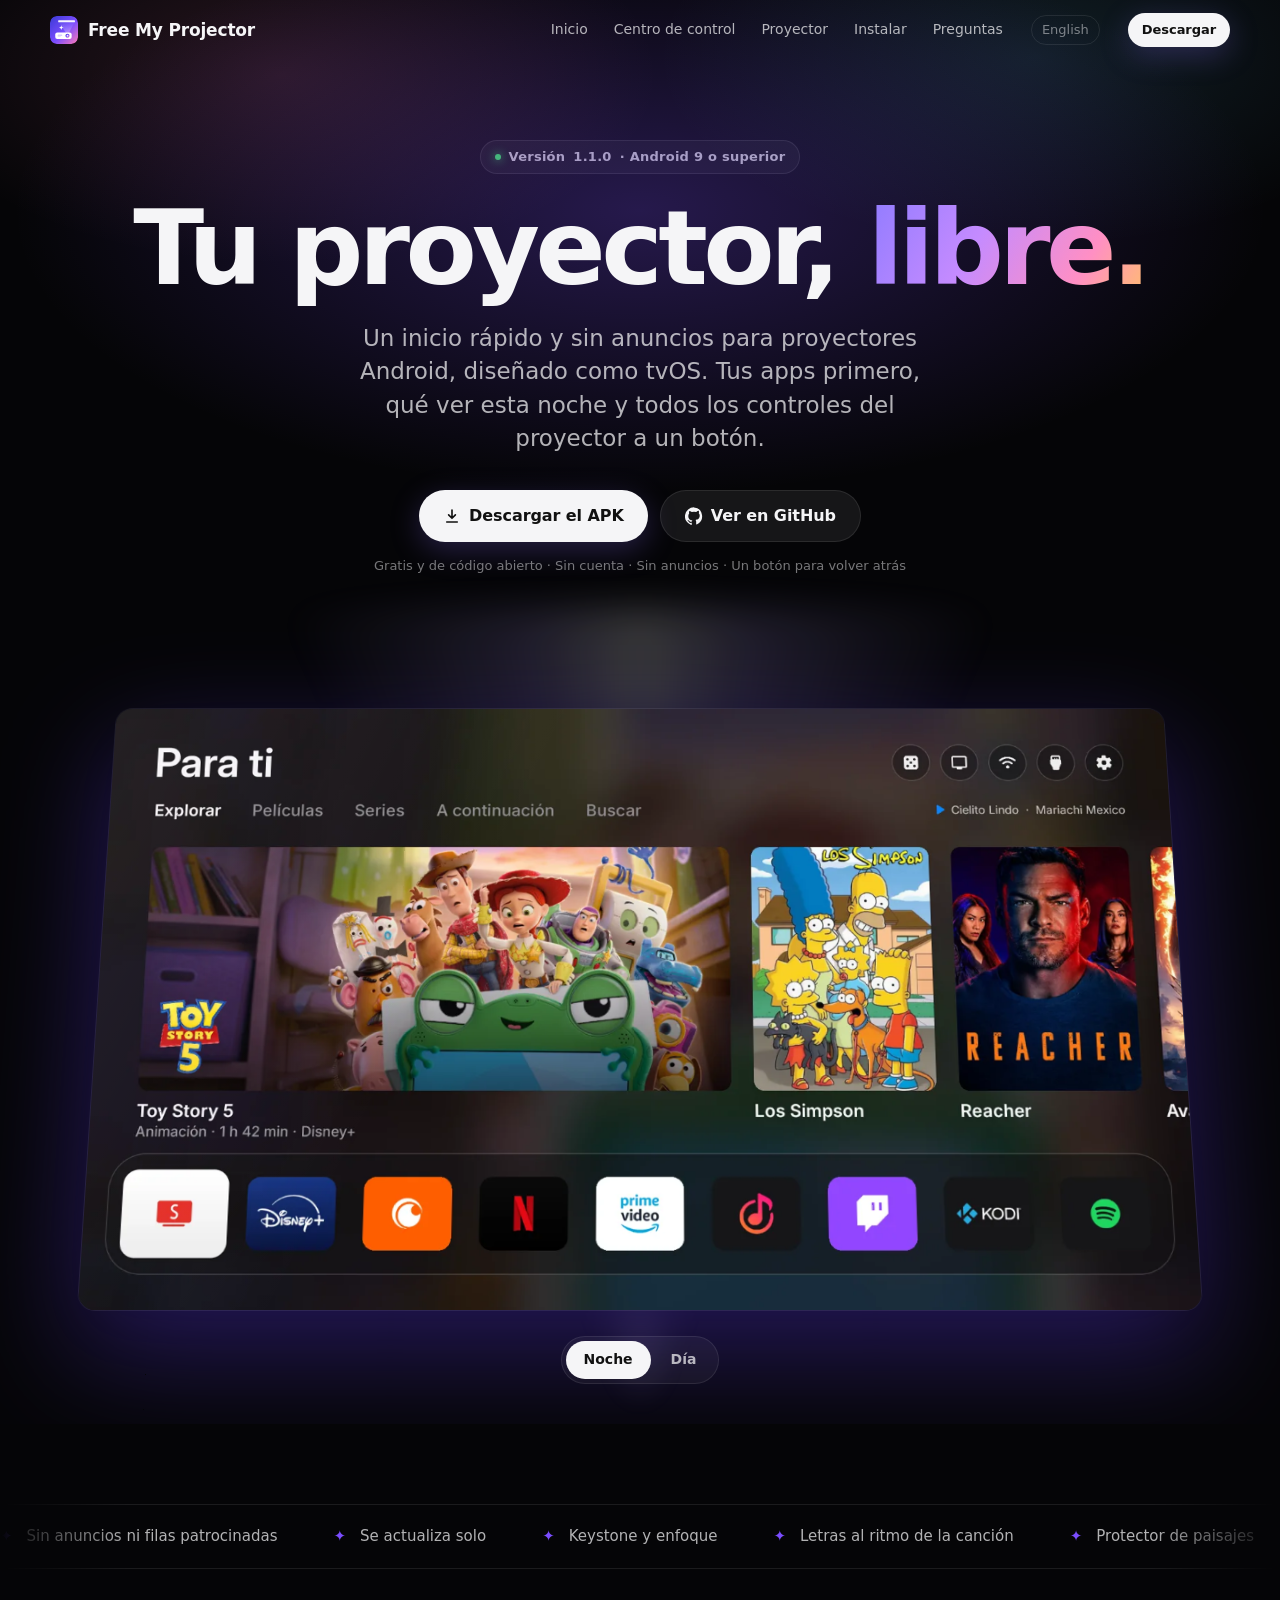
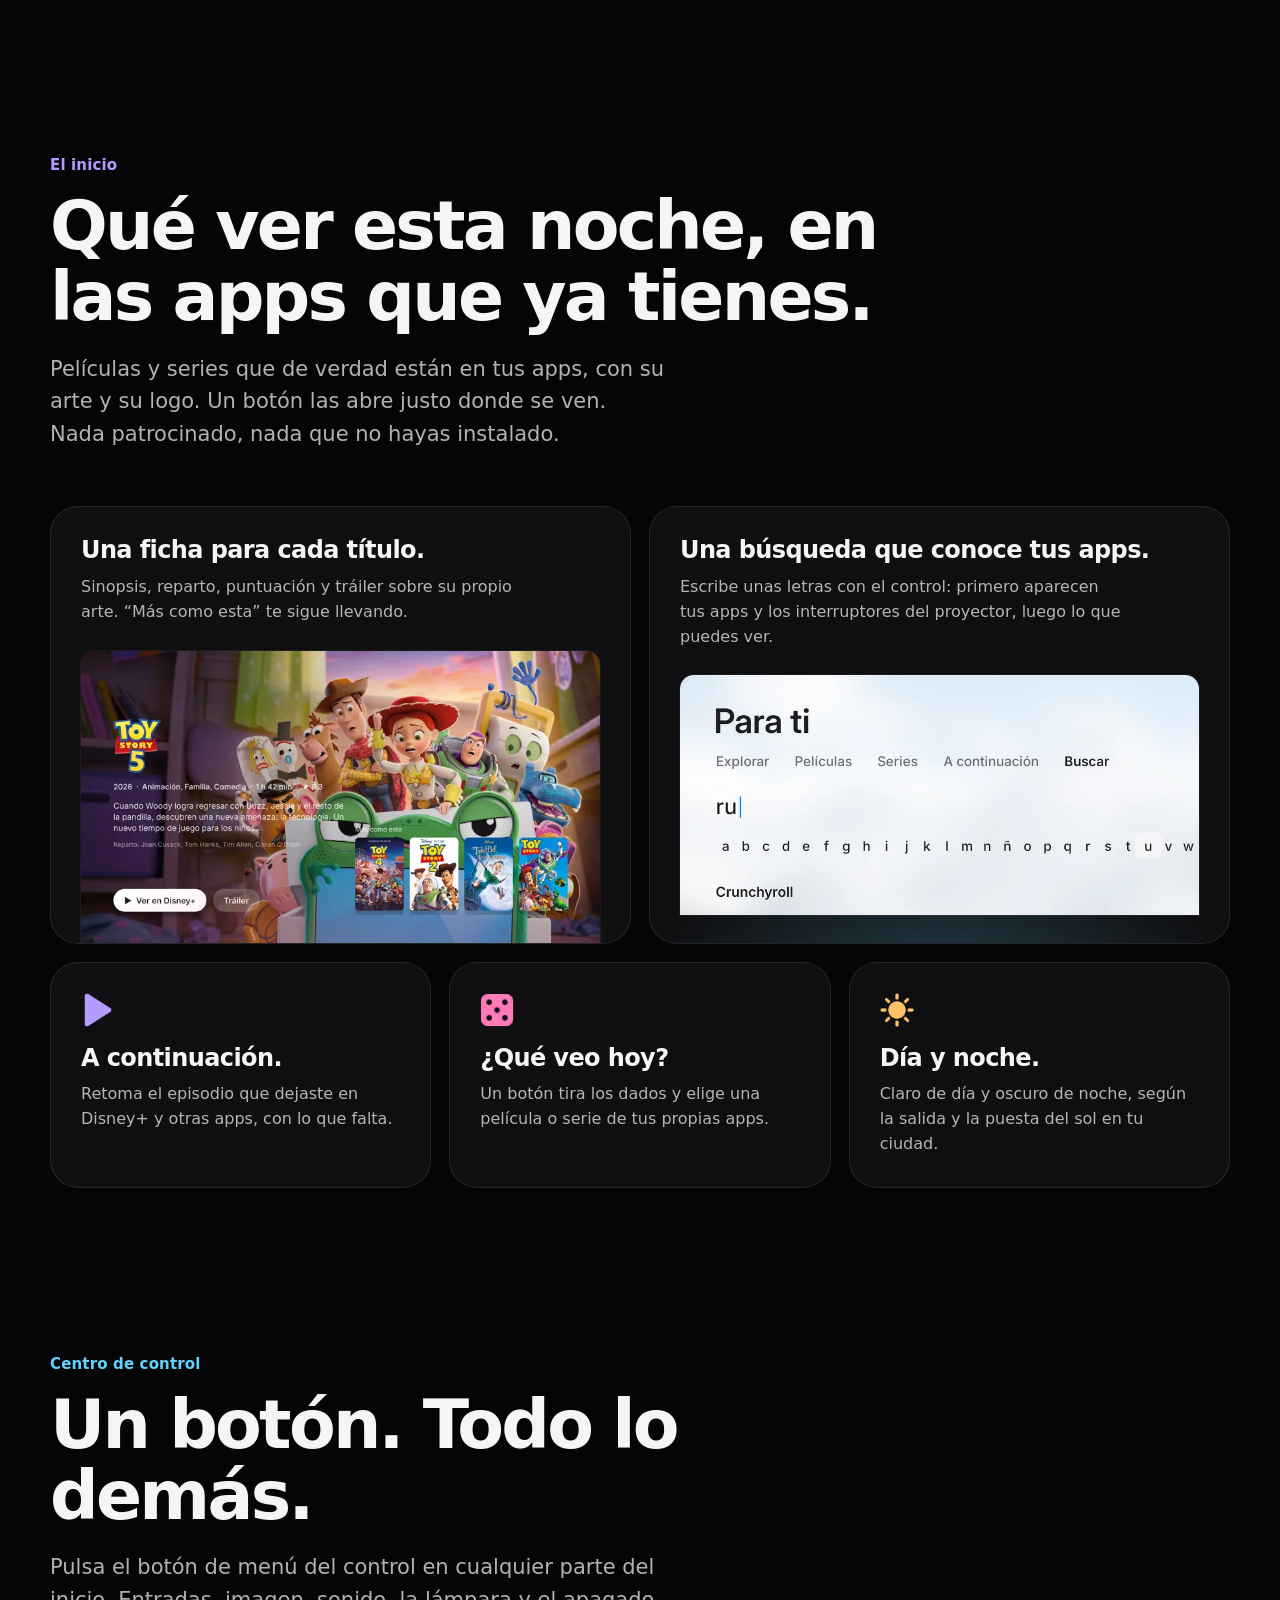
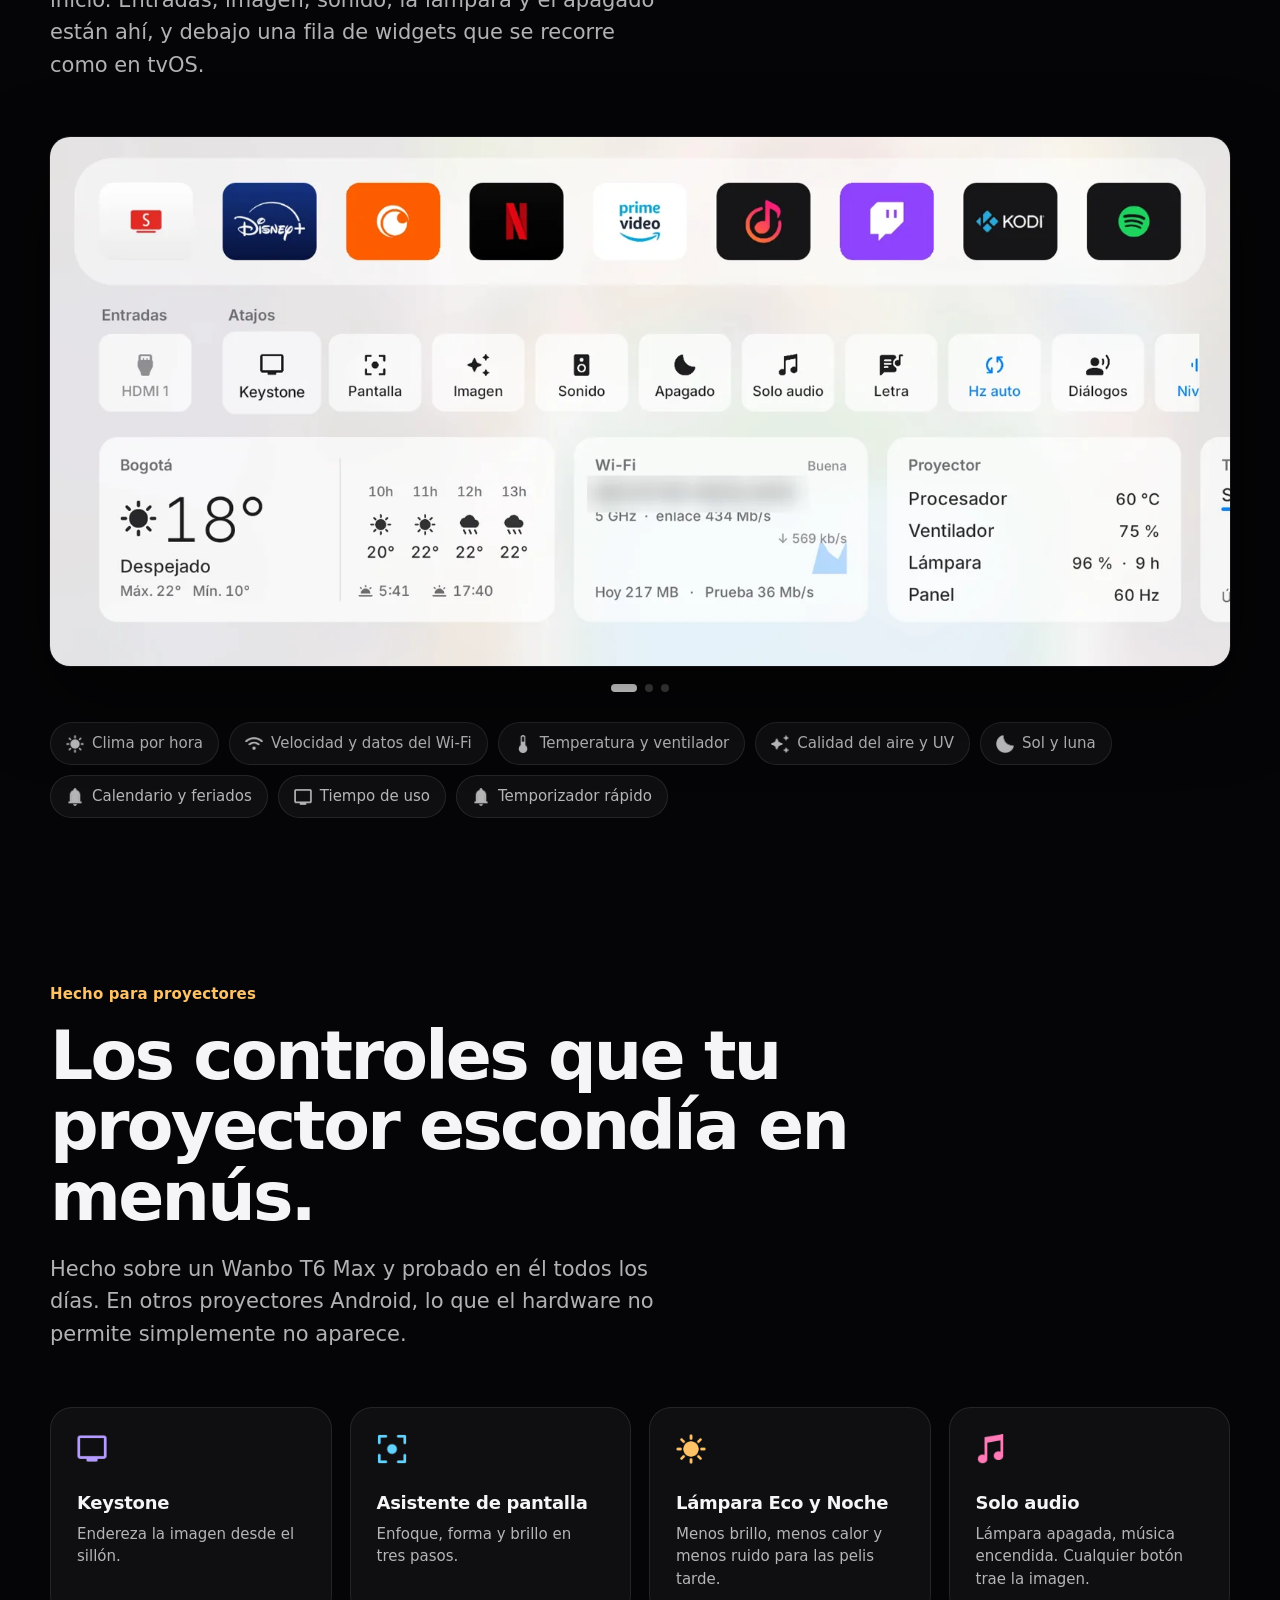
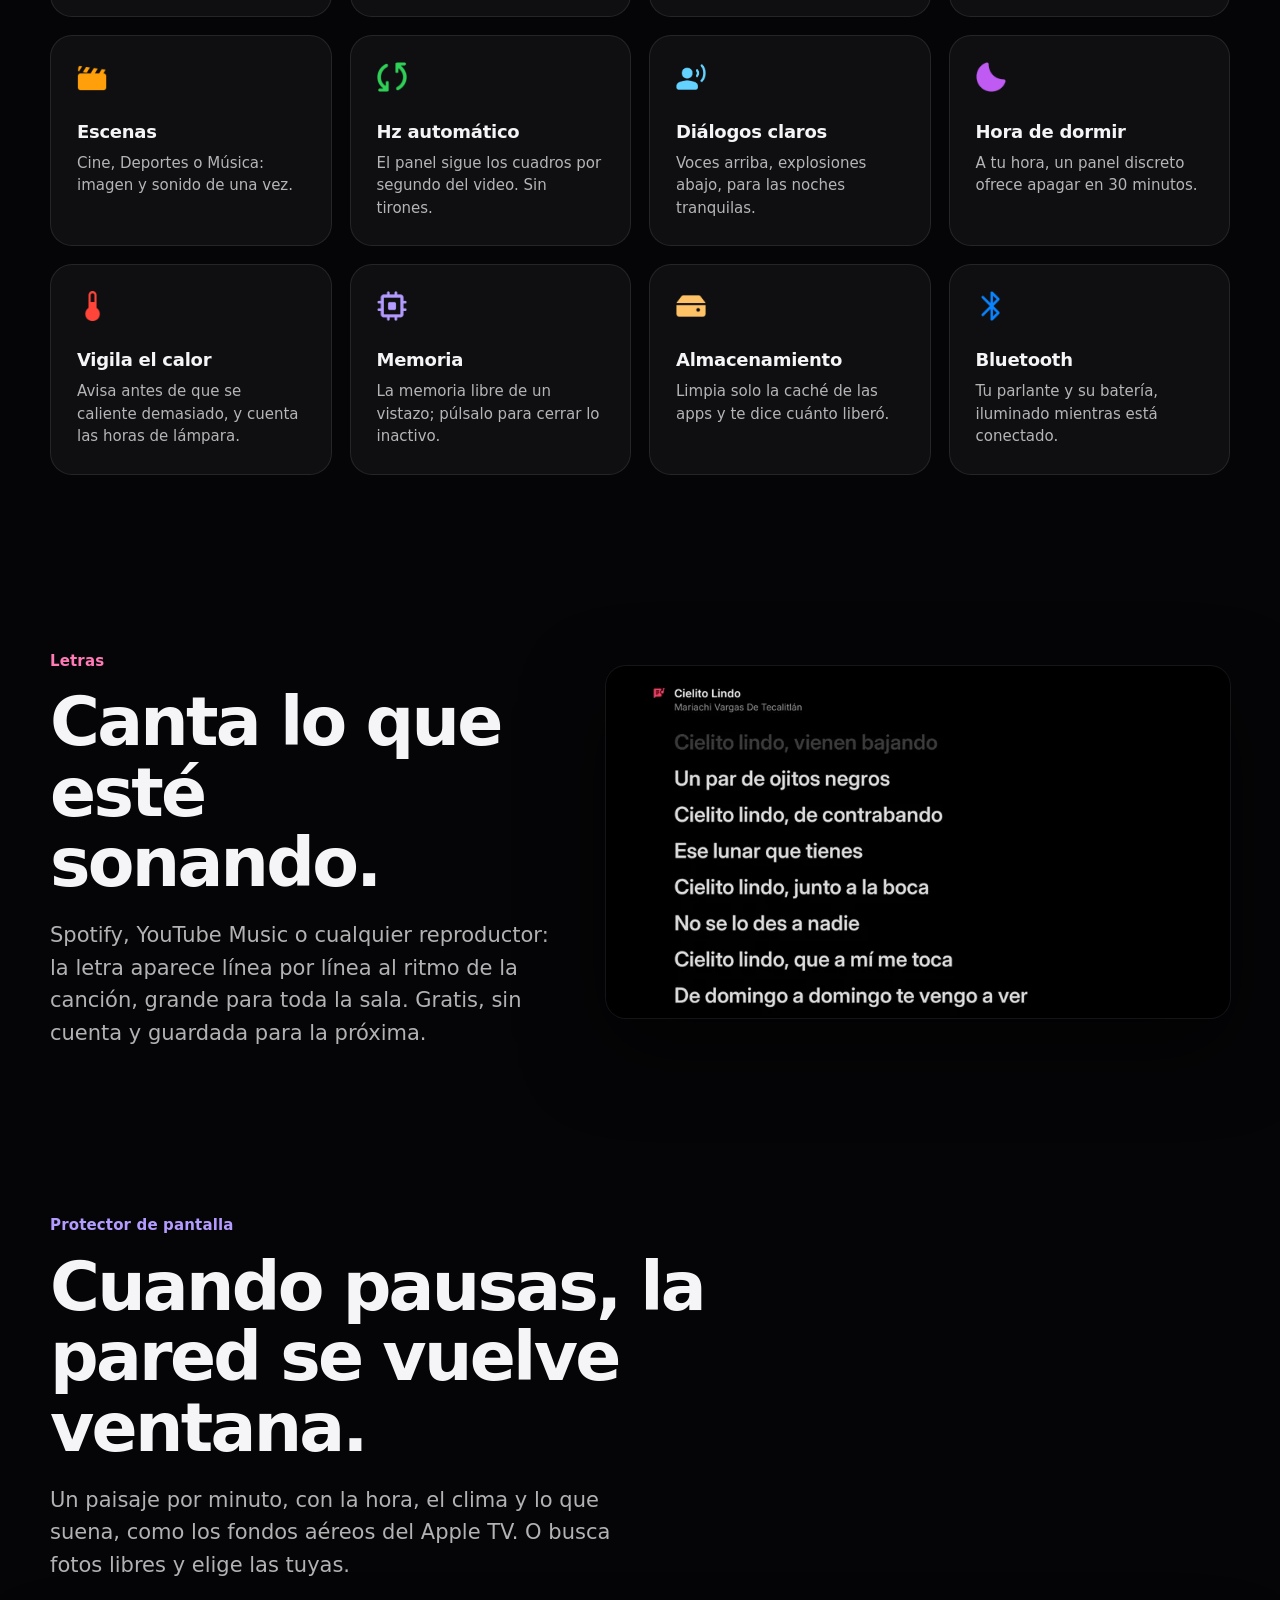
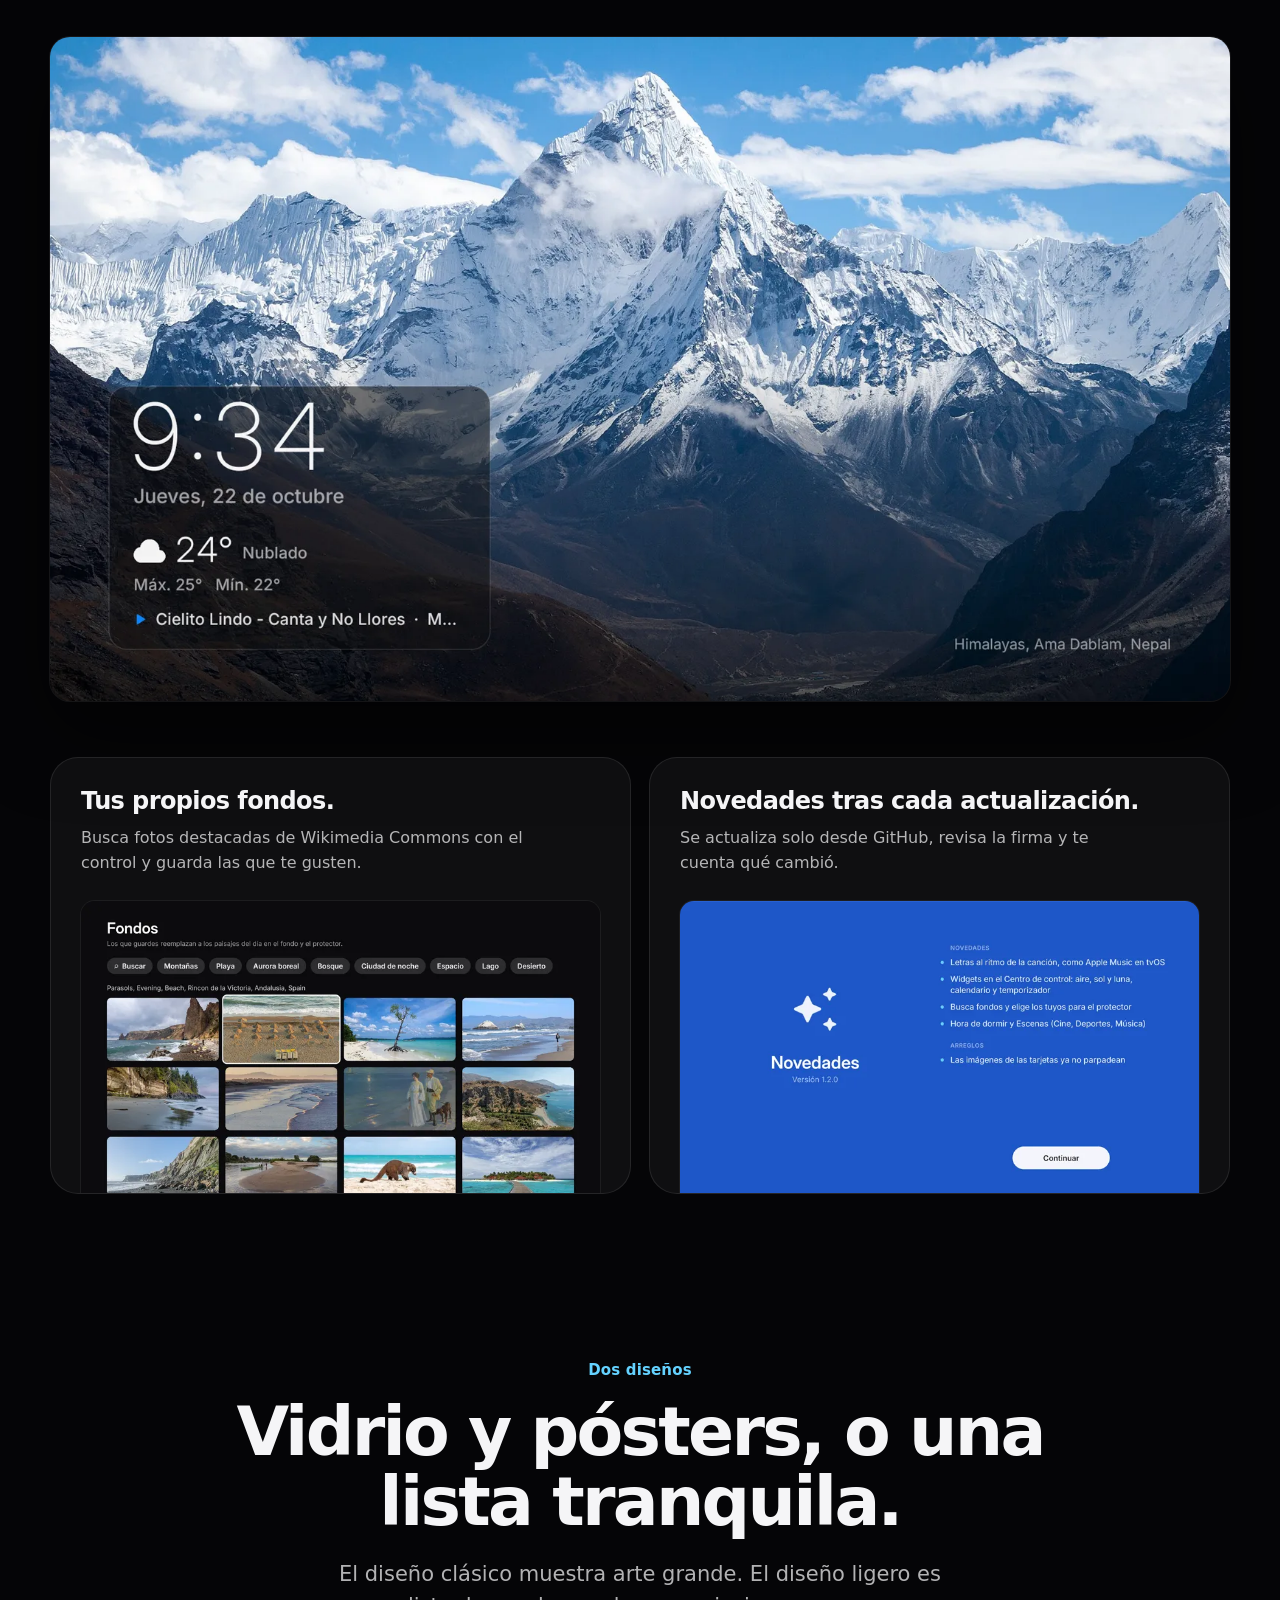
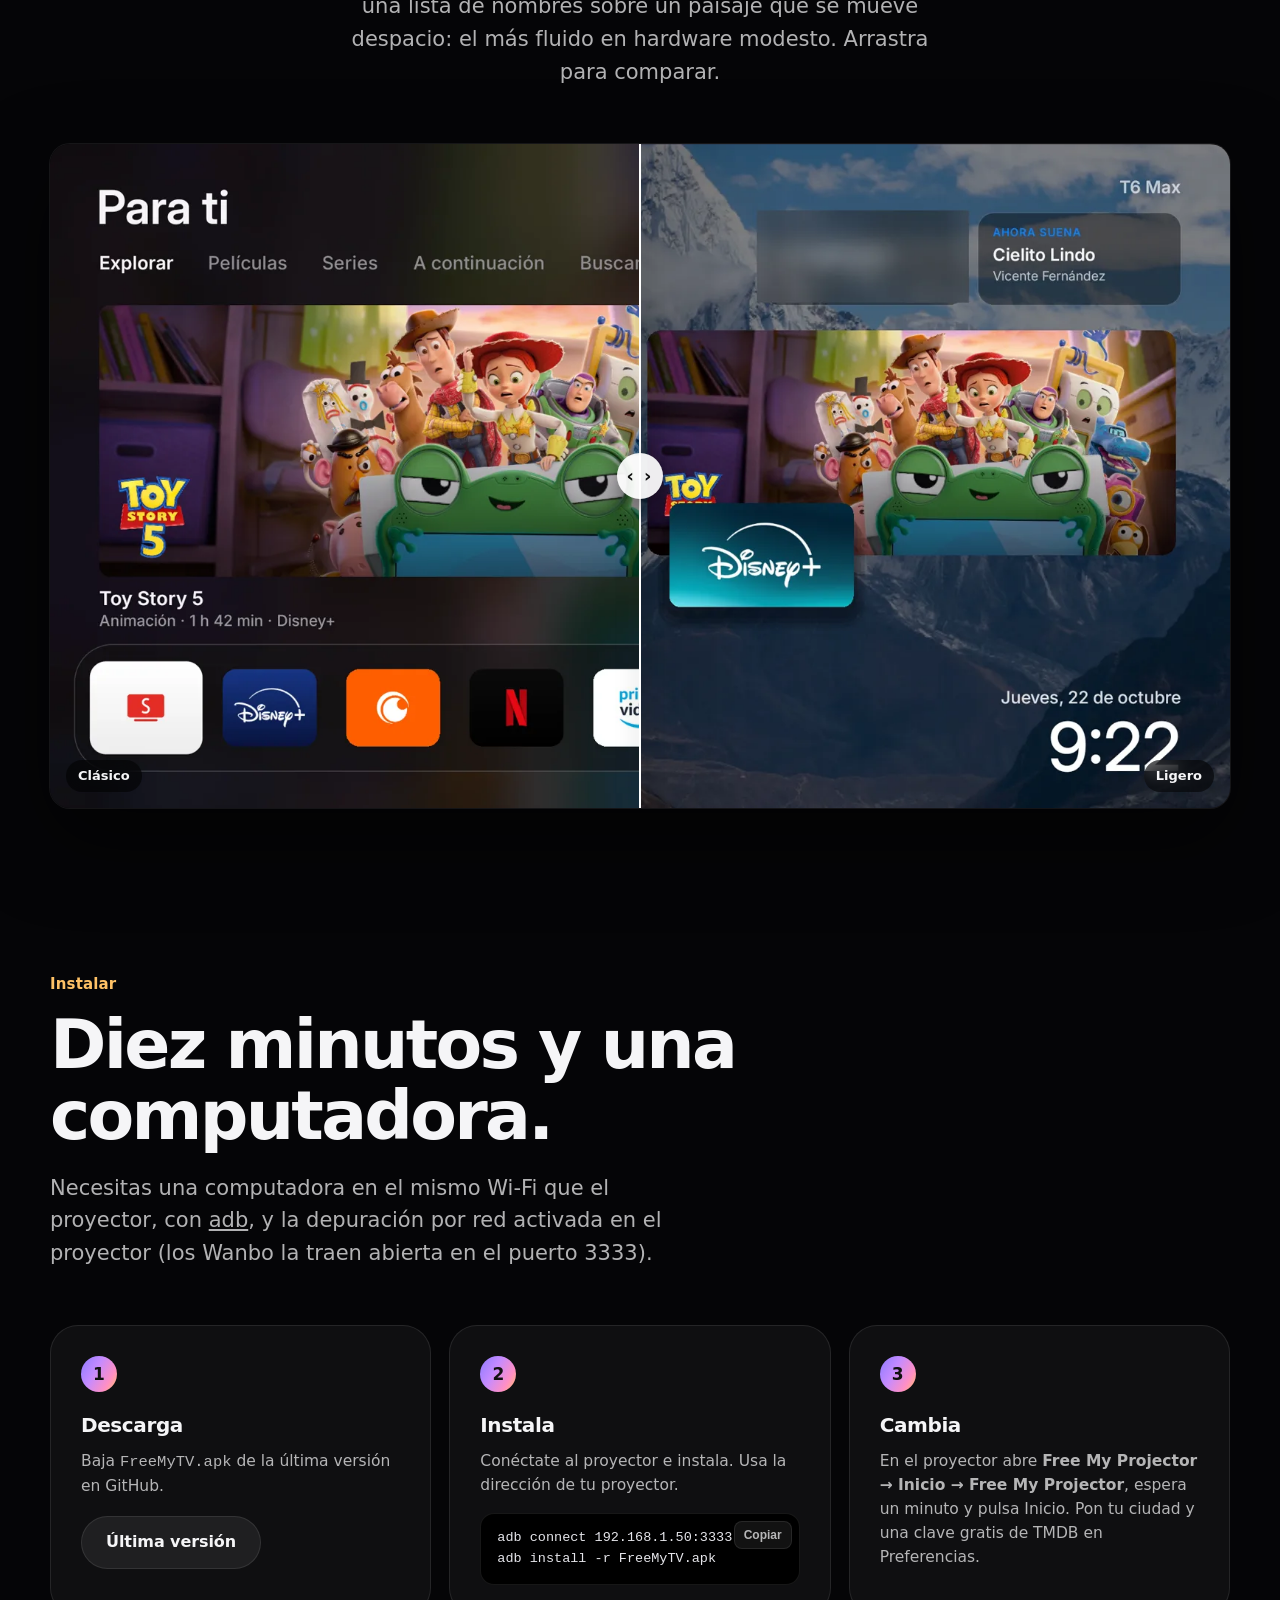
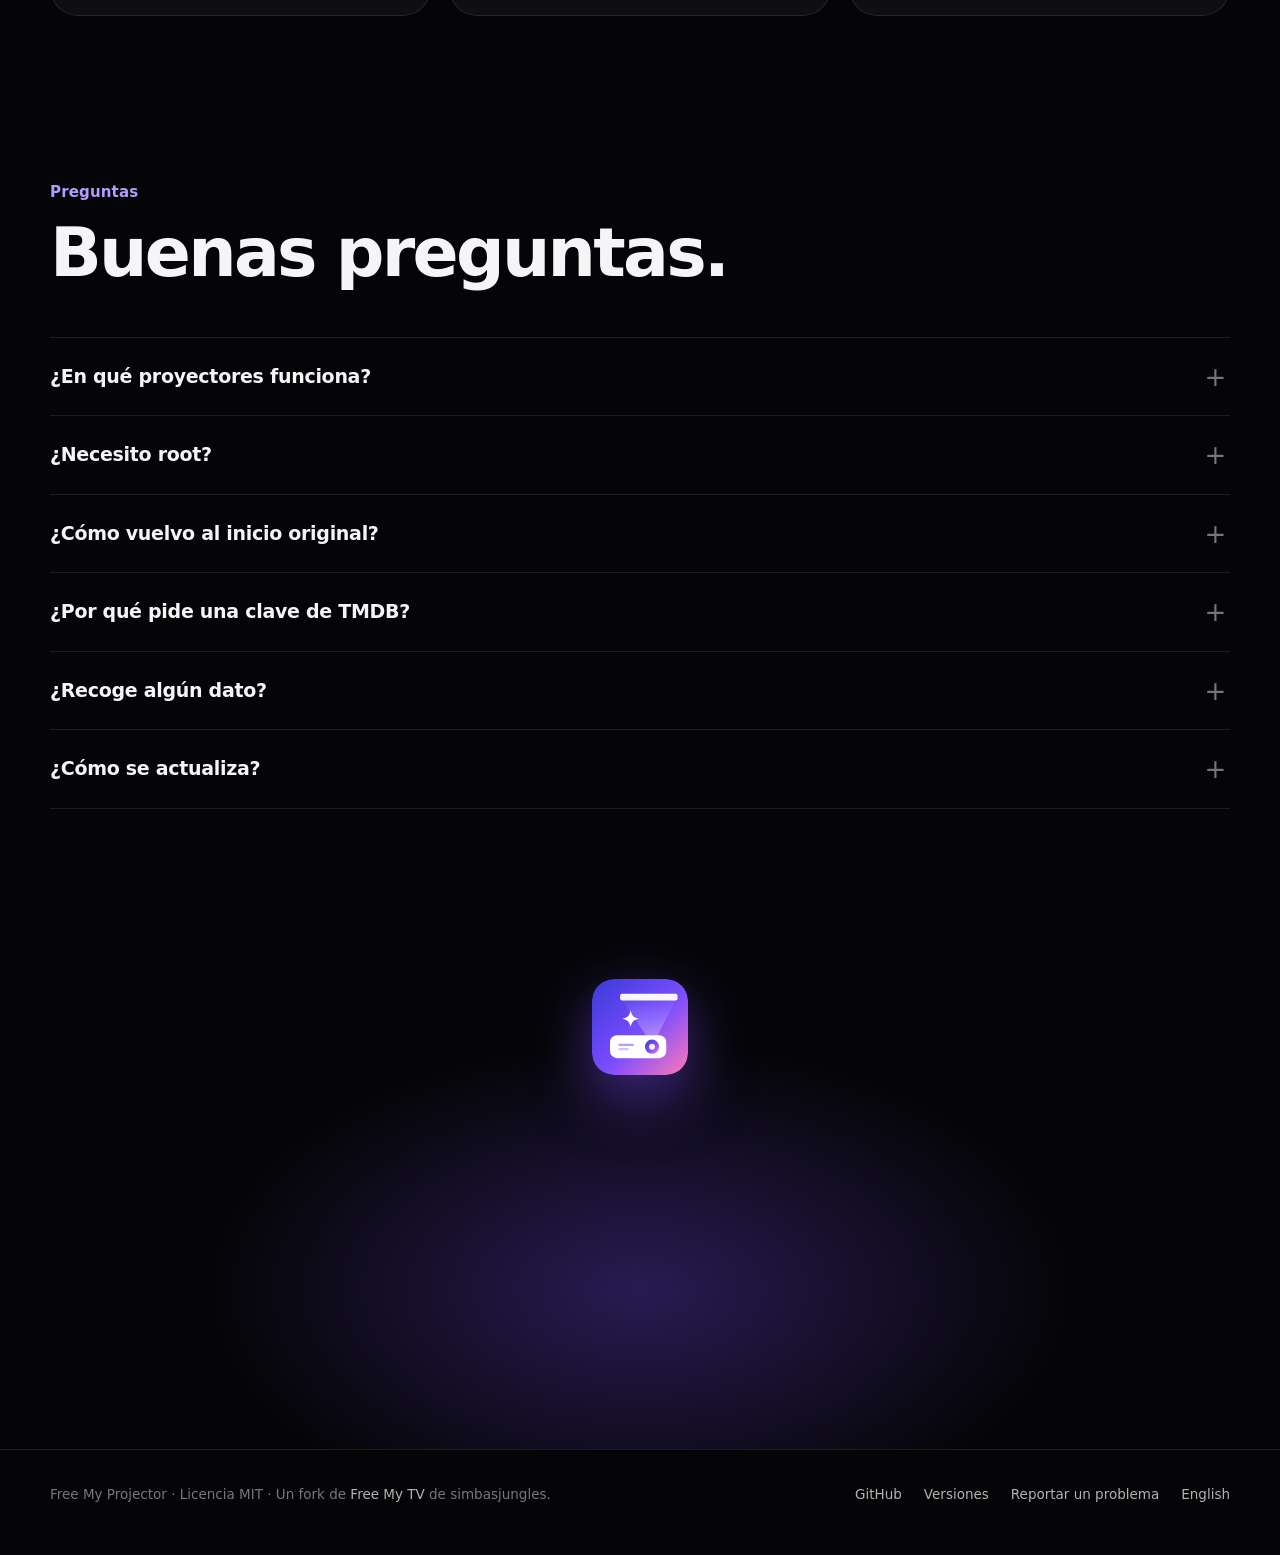
==== docs/es/index.html @ 14e55b2f "feat: ícono y banner propios de Free My Projector; arreglo de íconos en la web en español Co-Authore" ====
<!doctype html>
<html lang="es">
<head>
  <meta charset="utf-8">
  <meta name="viewport" content="width=device-width, initial-scale=1">
  <title>Free My Projector — un inicio mejor para tu proyector</title>
  <meta name="description" content="Un inicio rápido y sin anuncios para proyectores Android, diseñado como tvOS. Centro de control, letras, widgets, keystone y enfoque, protector de paisajes. Gratis y de código abierto.">
  <meta name="theme-color" content="#050507">
  <link rel="canonical" href="https://carlosm0905.github.io/free-my-projector/es/">
  <link rel="alternate" hreflang="en" href="https://carlosm0905.github.io/free-my-projector/">
  <link rel="alternate" hreflang="es" href="https://carlosm0905.github.io/free-my-projector/es/">
  <link rel="alternate" hreflang="x-default" href="https://carlosm0905.github.io/free-my-projector/">
  <meta property="og:type" content="website">
  <meta property="og:locale" content="es_ES">
  <meta property="og:title" content="Free My Projector">
  <meta property="og:description" content="Un inicio rápido y sin anuncios para proyectores Android, diseñado como tvOS.">
  <meta property="og:url" content="https://carlosm0905.github.io/free-my-projector/es/">
  <meta property="og:image" content="https://carlosm0905.github.io/free-my-projector/assets/og.jpg">
  <meta name="twitter:card" content="summary_large_image">
  <link rel="icon" href="../assets/logo.svg" type="image/svg+xml">
  <link rel="apple-touch-icon" href="../assets/icon-180.png">
  <link rel="preload" href="../assets/fonts/InterVariable.ttf" as="font" type="font/ttf" crossorigin>
  <link rel="stylesheet" href="../styles.css">
</head>
<body>

<header class="nav">
  <div class="wrap">
    <a class="brand" href="#top"><img src="../assets/logo.svg" alt="">Free My Projector</a>
    <nav class="nav-links">
      <a href="#inicio">Inicio</a>
      <a href="#centro-de-control">Centro de control</a>
      <a href="#proyector">Proyector</a>
      <a href="#instalar">Instalar</a>
      <a href="#preguntas">Preguntas</a>
    </nav>
    <a class="lang" href="../" hreflang="en" lang="en">English</a>
    <a class="btn btn-primary" href="https://github.com/CarlosM0905/free-my-projector/releases/latest">Descargar</a>
  </div>
</header>

<main id="top">

  <section class="hero">
    <div class="wrap">
      <span class="eyebrow reveal"><span class="dot"></span>Versión <span data-version>1.1.0</span> · Android 9 o superior</span>
      <h1 class="reveal">Tu proyector, <span class="grad">libre.</span></h1>
      <p class="lede reveal">Un inicio rápido y sin anuncios para proyectores Android, diseñado como tvOS. Tus apps primero, qué ver esta noche y todos los controles del proyector a un botón.</p>
      <div class="cta reveal">
        <a class="btn btn-primary" href="https://github.com/CarlosM0905/free-my-projector/releases/latest">
          <svg viewBox="0 0 24 24" fill="none" stroke="currentColor" stroke-width="2.2" stroke-linecap="round" stroke-linejoin="round"><path d="M12 4v11m0 0-4.5-4.5M12 15l4.5-4.5M5 20h14"/></svg>
          Descargar el APK
        </a>
        <a class="btn btn-ghost" href="https://github.com/CarlosM0905/free-my-projector">
          <svg viewBox="0 0 24 24" fill="currentColor"><path d="M12 .5a12 12 0 0 0-3.8 23.4c.6.1.8-.3.8-.6v-2.2c-3.3.7-4-1.4-4-1.4-.6-1.4-1.3-1.8-1.3-1.8-1.1-.7.1-.7.1-.7 1.2.1 1.8 1.2 1.8 1.2 1.1 1.8 2.8 1.3 3.5 1 .1-.8.4-1.3.8-1.6-2.7-.3-5.5-1.3-5.5-5.9 0-1.3.5-2.4 1.2-3.2-.1-.3-.5-1.5.1-3.2 0 0 1-.3 3.3 1.2a11.5 11.5 0 0 1 6 0C17.3 4.7 18.3 5 18.3 5c.7 1.7.2 2.9.1 3.2.8.8 1.2 1.9 1.2 3.2 0 4.6-2.8 5.6-5.5 5.9.4.4.8 1.1.8 2.2v3.3c0 .3.2.7.8.6A12 12 0 0 0 12 .5Z"/></svg>
          Ver en GitHub
        </a>
      </div>
      <p class="fine reveal">Gratis y de código abierto · Sin cuenta · Sin anuncios · Un botón para volver atrás</p>

      <div class="stage reveal">
        <div class="beam"></div>
        <div class="screen">
          <img class="night" src="../img/home-dark.webp" srcset="../img/home-dark-800.webp 800w, ../img/home-dark.webp 1600w" sizes="(max-width: 1200px) 100vw, 1180px" alt="El inicio de noche: una tarjeta grande de película, dos pósters y el dock de apps" fetchpriority="high">
          <img class="day off" src="../img/home-light.webp" srcset="../img/home-light-800.webp 800w, ../img/home-light.webp 1600w" sizes="(max-width: 1200px) 100vw, 1180px" alt="El mismo inicio de día, con el tema claro">
        </div>
      </div>
      <div class="daynight" role="group" aria-label="Tema">
        <button data-mode="night" aria-pressed="true">Noche</button>
        <button data-mode="day" aria-pressed="false">Día</button>
      </div>
    </div>
  </section>

  <div class="ticker" aria-hidden="true">
    <div class="ticker-track">
      <span>Sin anuncios ni filas patrocinadas</span><span>Se actualiza solo</span><span>Keystone y enfoque</span><span>Letras al ritmo de la canción</span><span>Protector de paisajes</span><span>Claro y oscuro según la hora</span><span>Código abierto, MIT</span><span>Fluido en un proyector de 2 GB</span>
      <span>Sin anuncios ni filas patrocinadas</span><span>Se actualiza solo</span><span>Keystone y enfoque</span><span>Letras al ritmo de la canción</span><span>Protector de paisajes</span><span>Claro y oscuro según la hora</span><span>Código abierto, MIT</span><span>Fluido en un proyector de 2 GB</span>
    </div>
  </div>

  <section class="section" id="inicio">
    <div class="wrap">
      <p class="kicker v reveal">El inicio</p>
      <h2 class="reveal">Qué ver esta noche, en las apps que ya tienes.</h2>
      <p class="section-lede reveal">Películas y series que de verdad están en tus apps, con su arte y su logo. Un botón las abre justo donde se ven. Nada patrocinado, nada que no hayas instalado.</p>

      <div class="bento">
        <article class="tile glow reveal" style="--glow: rgba(255,122,182,.28)">
          <h3>Una ficha para cada título.</h3>
          <p>Sinopsis, reparto, puntuación y tráiler sobre su propio arte. “Más como esta” te sigue llevando.</p>
          <div class="shot"><img src="../img/title-800.webp" alt="La ficha de una película con su logo, sinopsis, los botones Ver y Tráiler, y otras parecidas" loading="lazy"></div>
        </article>
        <article class="tile glow reveal" style="--glow: rgba(100,210,255,.22)">
          <h3>Una búsqueda que conoce tus apps.</h3>
          <p>Escribe unas letras con el control: primero aparecen tus apps y los interruptores del proyector, luego lo que puedes ver.</p>
          <div class="shot zoom"><img src="../img/search.webp" alt="La búsqueda con un teclado de una fila, con una app como primer resultado" loading="lazy"></div>
        </article>
        <article class="tile third reveal">
          <i class="tile-icon" style="--icon:url(assets/symbols/play.png)"></i>
          <h3>A continuación.</h3>
          <p>Retoma el episodio que dejaste en Disney+ y otras apps, con lo que falta.</p>
        </article>
        <article class="tile third reveal">
          <i class="tile-icon" style="--icon:url(assets/symbols/dice.png)"></i>
          <h3>¿Qué veo hoy?</h3>
          <p>Un botón tira los dados y elige una película o serie de tus propias apps.</p>
        </article>
        <article class="tile third reveal">
          <i class="tile-icon" style="--icon:url(assets/symbols/sunny.png)"></i>
          <h3>Día y noche.</h3>
          <p>Claro de día y oscuro de noche, según la salida y la puesta del sol en tu ciudad.</p>
        </article>
      </div>
    </div>
  </section>

  <section class="section" id="centro-de-control">
    <div class="wrap">
      <p class="kicker c reveal">Centro de control</p>
      <h2 class="reveal">Un botón. Todo lo demás.</h2>
      <p class="section-lede reveal">Pulsa el botón de menú del control en cualquier parte del inicio. Entradas, imagen, sonido, la lámpara y el apagado están ahí, y debajo una fila de widgets que se recorre como en tvOS.</p>

      <div class="cc reveal">
        <div class="shot">
          <img src="../img/control-center.webp" alt="El Centro de control: el dock de apps, una fila de atajos del proyector y las tarjetas de clima, Wi-Fi y proyector" loading="lazy">
          <img src="../img/widgets.webp" alt="La fila de widgets: calidad del aire, sol y luna, calendario con el próximo feriado y un temporizador" loading="lazy" style="opacity:0">
          <img src="../img/control-center-dark.webp" alt="El Centro de control de noche, con el tema oscuro" loading="lazy" style="opacity:0">
        </div>
        <div class="cc-dots" role="group" aria-label="Vistas del Centro de control">
          <button aria-label="Atajos"></button><button aria-label="Widgets"></button><button aria-label="De noche"></button>
        </div>
      </div>

      <div class="chips reveal">
        <span class="chip"><i style="--icon:url(assets/symbols/sunny.png)"></i>Clima por hora</span>
        <span class="chip"><i style="--icon:url(assets/symbols/wifi.png)"></i>Velocidad y datos del Wi-Fi</span>
        <span class="chip"><i style="--icon:url(assets/symbols/thermometer.png)"></i>Temperatura y ventilador</span>
        <span class="chip"><i style="--icon:url(assets/symbols/sparkles.png)"></i>Calidad del aire y UV</span>
        <span class="chip"><i style="--icon:url(assets/symbols/bedtime.png)"></i>Sol y luna</span>
        <span class="chip"><i style="--icon:url(assets/symbols/bell.png)"></i>Calendario y feriados</span>
        <span class="chip"><i style="--icon:url(assets/symbols/tv.png)"></i>Tiempo de uso</span>
        <span class="chip"><i style="--icon:url(assets/symbols/bell.png)"></i>Temporizador rápido</span>
      </div>
    </div>
  </section>

  <section class="section" id="proyector">
    <div class="wrap">
      <p class="kicker a reveal">Hecho para proyectores</p>
      <h2 class="reveal">Los controles que tu proyector escondía en menús.</h2>
      <p class="section-lede reveal">Hecho sobre un Wanbo T6 Max y probado en él todos los días. En otros proyectores Android, lo que el hardware no permite simplemente no aparece.</p>

      <div class="feats">
        <div class="feat reveal" style="--c:#b49bff"><i style="--icon:url(assets/symbols/tv.png)"></i><h3>Keystone</h3><p>Endereza la imagen desde el sillón.</p></div>
        <div class="feat reveal" style="--c:#64d2ff"><i style="--icon:url(assets/symbols/focus.png)"></i><h3>Asistente de pantalla</h3><p>Enfoque, forma y brillo en tres pasos.</p></div>
        <div class="feat reveal" style="--c:#ffc266"><i style="--icon:url(assets/symbols/sunny.png)"></i><h3>Lámpara Eco y Noche</h3><p>Menos brillo, menos calor y menos ruido para las pelis tarde.</p></div>
        <div class="feat reveal" style="--c:#ff7ab6"><i style="--icon:url(assets/symbols/music.png)"></i><h3>Solo audio</h3><p>Lámpara apagada, música encendida. Cualquier botón trae la imagen.</p></div>
        <div class="feat reveal" style="--c:#ff9f0a"><i style="--icon:url(assets/symbols/movie.png)"></i><h3>Escenas</h3><p>Cine, Deportes o Música: imagen y sonido de una vez.</p></div>
        <div class="feat reveal" style="--c:#30d158"><i style="--icon:url(assets/symbols/sync.png)"></i><h3>Hz automático</h3><p>El panel sigue los cuadros por segundo del video. Sin tirones.</p></div>
        <div class="feat reveal" style="--c:#64d2ff"><i style="--icon:url(assets/symbols/voice.png)"></i><h3>Diálogos claros</h3><p>Voces arriba, explosiones abajo, para las noches tranquilas.</p></div>
        <div class="feat reveal" style="--c:#bf5af2"><i style="--icon:url(assets/symbols/bedtime.png)"></i><h3>Hora de dormir</h3><p>A tu hora, un panel discreto ofrece apagar en 30 minutos.</p></div>
        <div class="feat reveal" style="--c:#ff453a"><i style="--icon:url(assets/symbols/thermometer.png)"></i><h3>Vigila el calor</h3><p>Avisa antes de que se caliente demasiado, y cuenta las horas de lámpara.</p></div>
        <div class="feat reveal" style="--c:#b49bff"><i style="--icon:url(assets/symbols/memory.png)"></i><h3>Memoria</h3><p>La memoria libre de un vistazo; púlsalo para cerrar lo inactivo.</p></div>
        <div class="feat reveal" style="--c:#ffc266"><i style="--icon:url(assets/symbols/storage.png)"></i><h3>Almacenamiento</h3><p>Limpia solo la caché de las apps y te dice cuánto liberó.</p></div>
        <div class="feat reveal" style="--c:#0a84ff"><i style="--icon:url(assets/symbols/bluetooth.png)"></i><h3>Bluetooth</h3><p>Tu parlante y su batería, iluminado mientras está conectado.</p></div>
      </div>
    </div>
  </section>

  <section class="section lyrics-sec">
    <div class="wrap">
      <div class="split">
        <div>
          <p class="kicker p reveal">Letras</p>
          <h2 class="reveal">Canta lo que esté sonando.</h2>
          <p class="section-lede reveal">Spotify, YouTube Music o cualquier reproductor: la letra aparece línea por línea al ritmo de la canción, grande para toda la sala. Gratis, sin cuenta y guardada para la próxima.</p>
        </div>
        <div class="shot reveal"><img src="../img/lyrics-800.webp" srcset="../img/lyrics-800.webp 800w, ../img/lyrics.webp 1600w" sizes="(max-width: 900px) 100vw, 640px" alt="La letra de una canción tradicional en líneas grandes blancas sobre negro" loading="lazy"></div>
      </div>
    </div>
  </section>

  <section class="section">
    <div class="wrap">
      <p class="kicker v reveal">Protector de pantalla</p>
      <h2 class="reveal">Cuando pausas, la pared se vuelve ventana.</h2>
      <p class="section-lede reveal">Un paisaje por minuto, con la hora, el clima y lo que suena, como los fondos aéreos del Apple TV. O busca fotos libres y elige las tuyas.</p>
      <div class="shot big-shot reveal"><img src="../img/screensaver.webp" srcset="../img/screensaver-800.webp 800w, ../img/screensaver.webp 1600w" sizes="(max-width: 1200px) 100vw, 1180px" alt="El protector: una montaña nevada con la hora, la fecha y el clima" loading="lazy"></div>
      <div class="bento">
        <article class="tile reveal">
          <h3>Tus propios fondos.</h3>
          <p>Busca fotos destacadas de Wikimedia Commons con el control y guarda las que te gusten.</p>
          <div class="shot"><img src="../img/backgrounds-800.webp" alt="El buscador de fondos: sugerencias sobre una cuadrícula de fotos de playa" loading="lazy"></div>
        </article>
        <article class="tile reveal">
          <h3>Novedades tras cada actualización.</h3>
          <p>Se actualiza solo desde GitHub, revisa la firma y te cuenta qué cambió.</p>
          <div class="shot"><img src="../img/whats-new-800.webp" alt="La hoja de Novedades con los cambios de la versión" loading="lazy"></div>
        </article>
      </div>
    </div>
  </section>

  <section class="section">
    <div class="wrap center">
      <p class="kicker c reveal">Dos diseños</p>
      <h2 class="reveal">Vidrio y pósters, o una lista tranquila.</h2>
      <p class="section-lede reveal">El diseño clásico muestra arte grande. El diseño ligero es una lista de nombres sobre un paisaje que se mueve despacio: el más fluido en hardware modesto. Arrastra para comparar.</p>
      <div class="compare reveal" tabindex="0" role="slider" aria-label="Comparar los dos diseños" aria-valuemin="0" aria-valuemax="100" aria-valuenow="50">
        <img src="../img/home-dark.webp" alt="Diseño clásico" loading="lazy">
        <img class="after" src="../img/light-design.webp" alt="Diseño ligero" loading="lazy">
        <div class="handle"></div>
        <span class="tag l">Clásico</span><span class="tag r">Ligero</span>
      </div>
    </div>
  </section>

  <section class="section" id="instalar">
    <div class="wrap">
      <p class="kicker a reveal">Instalar</p>
      <h2 class="reveal">Diez minutos y una computadora.</h2>
      <p class="section-lede reveal">Necesitas una computadora en el mismo Wi-Fi que el proyector, con <a href="https://developer.android.com/tools/releases/platform-tools" style="text-decoration:underline">adb</a>, y la depuración por red activada en el proyector (los Wanbo la traen abierta en el puerto 3333).</p>
      <div class="steps">
        <div class="step reveal">
          <h3>Descarga</h3>
          <p>Baja <code>FreeMyTV.apk</code> de la última versión en GitHub.</p>
          <a class="btn btn-ghost" style="margin-top:18px" href="https://github.com/CarlosM0905/free-my-projector/releases/latest">Última versión</a>
        </div>
        <div class="step reveal">
          <h3>Instala</h3>
          <p>Conéctate al proyector e instala. Usa la dirección de tu proyector.</p>
          <div class="code"><pre>adb connect 192.168.1.50:3333
adb install -r FreeMyTV.apk</pre><button type="button" data-done="Copiado">Copiar</button></div>
        </div>
        <div class="step reveal">
          <h3>Cambia</h3>
          <p>En el proyector abre <b>Free My Projector → Inicio → Free My Projector</b>, espera un minuto y pulsa Inicio. Pon tu ciudad y una clave gratis de TMDB en Preferencias.</p>
        </div>
      </div>
    </div>
  </section>

  <section class="section" id="preguntas">
    <div class="wrap">
      <p class="kicker v reveal">Preguntas</p>
      <h2 class="reveal">Buenas preguntas.</h2>
      <div class="faq reveal">
        <details><summary>¿En qué proyectores funciona?</summary><p>Android 9 o superior, con depuración por red. Está hecho y probado en un Wanbo T6 Max (Amlogic T972); el keystone, el enfoque, la lámpara y el ventilador usan ese hardware y simplemente no aparecen donde no pueden funcionar. El inicio, el Centro de control, las letras y el protector funcionan en cualquier equipo Android TV.</p></details>
        <details><summary>¿Necesito root?</summary><p>No. Usa la propia depuración por red del proyector, la misma con la que lo instalaste, para cambiar el inicio y llegar a algunos ajustes.</p></details>
        <details><summary>¿Cómo vuelvo al inicio original?</summary><p>Abre Free My Projector → Inicio → Original. Tu inicio, protector y apps vuelven como estaban. Si el nuevo inicio se cierra tres veces en cinco minutos, vuelve solo.</p></details>
        <details><summary>¿Por qué pide una clave de TMDB?</summary><p>Las recomendaciones, el arte y las fichas vienen de The Movie Database. Una clave personal es gratis y toma dos minutos; sin ella igual tienes el inicio, un reloj grande y todo lo demás.</p></details>
        <details><summary>¿Recoge algún dato?</summary><p>Sin cuenta y sin analíticas. Habla con TMDB, Open-Meteo (clima y aire), Wikimedia Commons (fondos), lrclib (letras) y GitHub (actualizaciones), y nada más.</p></details>
        <details><summary>¿Cómo se actualiza?</summary><p>Una vez al día revisa la última versión de este proyecto en GitHub y la instala solo si es más nueva y está firmada con la misma clave. Después de actualizar, una hoja te muestra las novedades.</p></details>
      </div>
    </div>
  </section>

  <section class="final">
    <div class="wrap">
      <img class="icon reveal" src="../assets/logo.svg" alt="">
      <h2 class="reveal">La noche de cine, <span class="grad">mejorada.</span></h2>
      <div class="cta reveal">
        <a class="btn btn-primary" href="https://github.com/CarlosM0905/free-my-projector/releases/latest">Descargar el APK</a>
        <a class="btn btn-ghost" href="https://github.com/CarlosM0905/free-my-projector">Código fuente</a>
      </div>
    </div>
  </section>
</main>

<footer>
  <div class="wrap">
    <span>Free My Projector · Licencia MIT · Un fork de <a href="https://github.com/simbasjungles/free-my-tv">Free My TV</a> de simbasjungles.</span>
    <nav>
      <a href="https://github.com/CarlosM0905/free-my-projector">GitHub</a>
      <a href="https://github.com/CarlosM0905/free-my-projector/releases">Versiones</a>
      <a href="https://github.com/CarlosM0905/free-my-projector/issues">Reportar un problema</a>
      <a href="../" hreflang="en" lang="en">English</a>
    </nav>
  </div>
</footer>

<script src="../app.js" defer></script>
</body>
</html>
---- docs/styles.css ----
/* Free My Projector — website. A dark room with one bright screen: big type, glass, light. */

@font-face {
  font-family: "Inter";
  src: url("assets/fonts/InterVariable.ttf") format("truetype");
  font-weight: 100 900;
  font-display: swap;
}

:root {
  --bg: #050507;
  --bg-2: #0d0d12;
  --card: rgba(255, 255, 255, 0.045);
  --card-2: rgba(255, 255, 255, 0.07);
  --line: rgba(255, 255, 255, 0.09);
  --ink: #f5f5f7;
  --ink-2: rgba(245, 245, 247, 0.72);
  --ink-3: rgba(245, 245, 247, 0.48);
  --violet: #7b4dff;
  --indigo: #3a3ad6;
  --pink: #ff7ab6;
  --amber: #ffc266;
  --cyan: #64d2ff;
  --grad: linear-gradient(120deg, #8e7bff 0%, #c58bff 40%, #ff8fc4 75%, #ffc266 100%);
  --radius: 28px;
  --max: 1180px;
  --gutter: clamp(16px, 4vw, 40px);
  color-scheme: dark;
}

* { box-sizing: border-box; }
html { scroll-behavior: smooth; -webkit-text-size-adjust: 100%; }
@media (prefers-reduced-motion: reduce) { html { scroll-behavior: auto; } }

body {
  margin: 0;
  background: var(--bg);
  color: var(--ink);
  font: 400 17px/1.55 "Inter", system-ui, -apple-system, "Segoe UI", Roboto, sans-serif;
  font-feature-settings: "cv11", "ss01";
  -webkit-font-smoothing: antialiased;
  overflow-x: hidden;
}

img { display: block; max-width: 100%; height: auto; }
a { color: inherit; text-decoration: none; }
code, pre { font-family: ui-monospace, "SF Mono", "Cascadia Code", Consolas, monospace; }

.wrap { width: min(var(--max), 100% - 2 * var(--gutter)); margin-inline: auto; }

/* ───────── Navigation: a glass bar that appears once you scroll ───────── */
.nav {
  position: fixed; inset: 0 0 auto; z-index: 50;
  transition: background .4s, backdrop-filter .4s, border-color .4s;
  border-bottom: 1px solid transparent;
}
.nav.scrolled {
  background: rgba(10, 10, 14, 0.66);
  backdrop-filter: saturate(180%) blur(20px);
  -webkit-backdrop-filter: saturate(180%) blur(20px);
  border-bottom-color: var(--line);
}
.nav .wrap { display: flex; align-items: center; gap: 28px; height: 60px; }
.brand { display: flex; align-items: center; gap: 10px; font-weight: 650; letter-spacing: -0.01em; }
.brand { white-space: nowrap; }
@media (max-width: 420px) { .brand { font-size: 15px; } .nav .lang { padding: 4px 8px; } }
.brand img { width: 28px; height: 28px; border-radius: 7px; }
.nav-links { display: flex; gap: 26px; margin-left: auto; font-size: 14px; color: var(--ink-2); }
.nav-links a:hover { color: var(--ink); }
.lang { font-size: 13px; color: var(--ink-3); border: 1px solid var(--line); border-radius: 99px; padding: 4px 10px; }
.lang:hover { color: var(--ink); border-color: rgba(255,255,255,.25); }
.nav .btn { padding: 7px 14px; font-size: 13px; }
@media (max-width: 860px) { .nav-links { display: none; } .nav .wrap { gap: 12px; } .nav .lang { margin-left: auto; } }

/* ───────── Buttons ───────── */
.btn {
  display: inline-flex; align-items: center; gap: 8px;
  padding: 13px 24px; border-radius: 99px;
  font-weight: 600; font-size: 16px; letter-spacing: -0.005em;
  transition: transform .2s, background .2s, box-shadow .3s;
}
.btn:active { transform: scale(.97); }
.btn-primary { background: var(--ink); color: #111; box-shadow: 0 8px 30px rgba(140, 110, 255, .25); }
.btn-primary:hover { box-shadow: 0 10px 44px rgba(160, 120, 255, .45); }
.btn-ghost { background: var(--card-2); border: 1px solid var(--line); }
.btn-ghost:hover { background: rgba(255,255,255,.12); }
.btn svg { width: 18px; height: 18px; }

/* ───────── Hero: a dark room, a beam of light, the screen ───────── */
.hero { position: relative; padding: 140px 0 40px; text-align: center; overflow: hidden; }
.hero::before {   /* the room's glow, coming from the screen */
  content: ""; position: absolute; inset: -20% -20% auto; height: 900px; pointer-events: none;
  background:
    radial-gradient(50% 45% at 50% 55%, rgba(123, 77, 255, .28), transparent 70%),
    radial-gradient(30% 30% at 30% 40%, rgba(255, 122, 182, .14), transparent 70%),
    radial-gradient(30% 30% at 72% 38%, rgba(100, 210, 255, .12), transparent 70%);
}
.eyebrow {
  display: inline-flex; align-items: center; gap: 8px;
  font-size: 13px; font-weight: 600; letter-spacing: .02em; color: var(--ink-2);
  padding: 6px 14px; border: 1px solid var(--line); border-radius: 99px; background: var(--card);
}
.eyebrow .dot { width: 6px; height: 6px; border-radius: 50%; background: #30d158; box-shadow: 0 0 10px #30d158; }
h1 {
  position: relative; margin: 22px auto 0; max-width: 15ch;
  font-size: clamp(44px, 8.4vw, 104px); line-height: 1.0; font-weight: 750; letter-spacing: -0.045em;
}
.grad { background: var(--grad); -webkit-background-clip: text; background-clip: text; color: transparent; }
.lede { position: relative; margin: 22px auto 0; max-width: 40ch; font-size: clamp(18px, 2.1vw, 23px); color: var(--ink-2); line-height: 1.45; }
.cta { position: relative; display: flex; gap: 12px; justify-content: center; flex-wrap: wrap; margin-top: 34px; }
.fine { position: relative; margin-top: 14px; font-size: 13px; color: var(--ink-3); }

.stage { position: relative; margin: 70px auto 0; perspective: 1600px; }
.beam {   /* the projector's light, widening toward the screen */
  position: absolute; left: 50%; bottom: -14%; width: 130%; height: 120%; transform: translateX(-50%);
  background: conic-gradient(from 180deg at 50% 100%, transparent 155deg, rgba(190, 170, 255, .16) 172deg,
    rgba(255, 255, 255, .22) 180deg, rgba(190, 170, 255, .16) 188deg, transparent 205deg);
  filter: blur(18px); pointer-events: none; opacity: .9;
}
.screen {
  position: relative; border-radius: 18px; overflow: hidden; aspect-ratio: 16 / 9;
  box-shadow: 0 0 0 1px rgba(255,255,255,.08), 0 40px 120px rgba(80, 50, 200, .45), 0 20px 60px rgba(0,0,0,.7);
  transform: rotateX(var(--tilt, 14deg)) scale(var(--zoom, .94));
  transform-origin: 50% 100%;
  transition: transform .1s linear;
  background: #111;
}
.screen img { position: absolute; inset: 0; width: 100%; height: 100%; object-fit: cover; transition: opacity 1.2s ease; }
.screen img.off { opacity: 0; }
.screen::after {   /* a faint sheen, like light on a screen */
  content: ""; position: absolute; inset: 0; pointer-events: none;
  background: linear-gradient(115deg, rgba(255,255,255,.08), transparent 35%);
}
.daynight {
  position: relative; display: inline-flex; margin-top: 26px; padding: 4px; gap: 2px;
  border-radius: 99px; background: var(--card); border: 1px solid var(--line);
}
.daynight button {
  font: inherit; font-size: 14px; font-weight: 600; color: var(--ink-2);
  border: 0; background: none; padding: 8px 18px; border-radius: 99px; cursor: pointer;
}
.daynight button[aria-pressed="true"] { background: var(--ink); color: #111; }

/* ───────── Facts ticker ───────── */
.ticker { margin: 80px 0 20px; border-block: 1px solid var(--line); overflow: hidden; mask-image: linear-gradient(90deg, transparent, #000 10%, #000 90%, transparent); }
.ticker-track { display: flex; gap: 56px; width: max-content; padding: 20px 0; animation: tick 40s linear infinite; }
.ticker span { white-space: nowrap; color: var(--ink-2); font-weight: 500; font-size: 15px; }
.ticker span::before { content: "✦"; margin-right: 14px; color: var(--violet); }
@keyframes tick { to { transform: translateX(-50%); } }
@media (prefers-reduced-motion: reduce) { .ticker-track { animation: none; } }

/* ───────── Sections ───────── */
section { position: relative; }
.section { padding: clamp(80px, 12vw, 150px) 0 0; }
.kicker { font-size: 15px; font-weight: 650; letter-spacing: .01em; margin-bottom: 14px; }
.kicker.v { color: #b49bff; } .kicker.p { color: var(--pink); } .kicker.a { color: var(--amber); } .kicker.c { color: var(--cyan); }
h2 {
  margin: 0; max-width: 18ch;
  font-size: clamp(36px, 5.6vw, 68px); line-height: 1.04; font-weight: 720; letter-spacing: -0.04em;
}
.section-lede { margin: 20px 0 0; max-width: 46ch; font-size: clamp(17px, 1.7vw, 21px); color: var(--ink-2); }
.center { text-align: center; } .center h2, .center .section-lede { margin-inline: auto; }

.shot {
  border-radius: 20px; overflow: hidden; background: #111;
  box-shadow: 0 0 0 1px rgba(255,255,255,.07), 0 30px 80px rgba(0,0,0,.55);
}
.shot img { width: 100%; }
.big-shot { margin-top: 56px; }

/* Bento grid */
.bento { display: grid; grid-template-columns: repeat(6, 1fr); gap: 18px; margin-top: 56px; }
.tile {
  position: relative; grid-column: span 3; border-radius: var(--radius); overflow: hidden;
  background: var(--card); border: 1px solid var(--line);
  padding: 30px 30px 0; display: flex; flex-direction: column;
}
.tile.wide { grid-column: span 6; }
.tile.third { grid-column: span 2; padding-bottom: 30px; }
.tile h3 { margin: 0; font-size: 24px; line-height: 1.15; letter-spacing: -0.025em; font-weight: 680; }
.tile p { margin: 10px 0 0; color: var(--ink-2); font-size: 16px; max-width: 44ch; }
.tile .shot { margin-top: 26px; border-radius: 14px 14px 0 0; box-shadow: 0 0 0 1px rgba(255,255,255,.06); }
.tile.glow::before {
  content: ""; position: absolute; inset: auto -20% -40% -20%; height: 70%; pointer-events: none;
  background: radial-gradient(50% 50% at 50% 50%, var(--glow, rgba(123,77,255,.35)), transparent 70%);
}
.tile .shot.zoom { aspect-ratio: 16 / 7.4; position: relative; }
.tile .shot.zoom img { position: absolute; top: 0; left: 0; width: 165%; max-width: none; }
.tile-icon { display: block; width: 34px; height: 34px; margin-bottom: 18px; color: #b49bff; background: currentColor;
  -webkit-mask: var(--icon) center / contain no-repeat; mask: var(--icon) center / contain no-repeat; }
.tile.third:nth-of-type(4) .tile-icon { color: var(--pink); }
.tile.third:nth-of-type(5) .tile-icon { color: var(--amber); }
@media (max-width: 900px) { .tile, .tile.third { grid-column: span 6; } }

/* Control Center: the shortcuts, then the widgets sliding by */
.cc { margin-top: 56px; position: relative; }
.cc .shot { position: relative; aspect-ratio: 1920 / 860; }   /* the screenshots' empty sky above the dock is cut */
.cc .shot img { position: absolute; inset: 0; height: 100%; object-fit: cover; object-position: 50% 100%; transition: opacity 1s ease; }
.cc-dots { display: flex; gap: 8px; justify-content: center; margin-top: 18px; }
.cc-dots button { width: 8px; height: 8px; padding: 0; border: 0; border-radius: 99px; background: rgba(255,255,255,.25); cursor: pointer; transition: width .3s, background .3s; }
.cc-dots button[aria-current="true"] { width: 26px; background: var(--ink); }

.chips { display: flex; flex-wrap: wrap; gap: 10px; margin-top: 30px; }
.chip { display: inline-flex; align-items: center; gap: 8px; padding: 9px 15px; border-radius: 99px; background: var(--card); border: 1px solid var(--line); font-size: 15px; color: var(--ink-2); }
.chip i, .feat i { display: inline-block; width: 18px; height: 18px; background: currentColor; -webkit-mask: var(--icon) center / contain no-repeat; mask: var(--icon) center / contain no-repeat; }

/* Projector controls grid */
.feats { display: grid; grid-template-columns: repeat(4, 1fr); gap: 18px; margin-top: 56px; }
.feat { padding: 26px; border-radius: 22px; background: var(--card); border: 1px solid var(--line); transition: background .3s, transform .3s; }
.feat:hover { background: var(--card-2); transform: translateY(-3px); }
.feat i { width: 30px; height: 30px; color: var(--c, #b49bff); }
.feat h3 { margin: 18px 0 0; font-size: 18px; letter-spacing: -0.015em; font-weight: 650; }
.feat p { margin: 6px 0 0; font-size: 15px; color: var(--ink-2); line-height: 1.5; }
@media (max-width: 980px) { .feats { grid-template-columns: repeat(2, 1fr); } }
@media (max-width: 520px) { .feats { grid-template-columns: 1fr; } }

/* Lyrics: black room, big lines */
.lyrics-sec .split { display: grid; grid-template-columns: 1fr 1.25fr; gap: 56px; align-items: center; margin-top: 10px; }
@media (max-width: 900px) { .lyrics-sec .split { grid-template-columns: 1fr; } }

/* Compare: drag between the two designs */
.compare { position: relative; margin-top: 56px; aspect-ratio: 16 / 9; border-radius: 20px; overflow: hidden; user-select: none; touch-action: pan-y;
  box-shadow: 0 0 0 1px rgba(255,255,255,.07), 0 30px 80px rgba(0,0,0,.55); --split: 50%; cursor: ew-resize; }
.compare img { position: absolute; inset: 0; width: 100%; height: 100%; object-fit: cover; pointer-events: none; }
.compare .after { clip-path: inset(0 0 0 var(--split)); }
.compare .handle { position: absolute; top: 0; bottom: 0; left: var(--split); width: 2px; background: #fff; transform: translateX(-1px); box-shadow: 0 0 20px rgba(0,0,0,.5); }
.compare .handle::after {
  content: "‹ ›"; position: absolute; top: 50%; left: 50%; transform: translate(-50%, -50%);
  width: 46px; height: 46px; border-radius: 50%; display: grid; place-items: center;
  background: rgba(255,255,255,.92); color: #111; font-weight: 700; letter-spacing: 2px; font-size: 18px;
  box-shadow: 0 6px 24px rgba(0,0,0,.4);
}
.compare .tag { position: absolute; bottom: 16px; padding: 6px 12px; border-radius: 99px; font-size: 13px; font-weight: 600; background: rgba(0,0,0,.55); backdrop-filter: blur(10px); -webkit-backdrop-filter: blur(10px); }
.compare .tag.l { left: 16px; } .compare .tag.r { right: 16px; }
.compare:focus-visible { outline: 2px solid var(--violet); outline-offset: 4px; }

/* Install */
.steps { display: grid; grid-template-columns: repeat(3, 1fr); gap: 18px; margin-top: 56px; counter-reset: step; }
.step { padding: 30px; border-radius: var(--radius); background: var(--card); border: 1px solid var(--line); }
.step::before {
  counter-increment: step; content: counter(step);
  display: grid; place-items: center; width: 36px; height: 36px; border-radius: 50%;
  background: var(--grad); color: #111; font-weight: 750;
}
.step h3 { margin: 18px 0 0; font-size: 20px; letter-spacing: -0.02em; }
.step p { margin: 8px 0 0; color: var(--ink-2); font-size: 15.5px; }
.code { position: relative; margin-top: 16px; }
.code pre { margin: 0; padding: 14px 52px 14px 16px; border-radius: 14px; background: #000; border: 1px solid var(--line); font-size: 13.5px; color: #e5e5ea; overflow-x: auto; white-space: pre; }
.code button {
  position: absolute; top: 8px; right: 8px; border: 1px solid var(--line); background: var(--card-2); color: var(--ink-2);
  border-radius: 8px; font: 600 12px/1 "Inter", sans-serif; padding: 7px 9px; cursor: pointer;
}
.code button:hover { color: var(--ink); }
@media (max-width: 900px) { .steps { grid-template-columns: 1fr; } }

/* FAQ */
.faq { margin-top: 48px; border-top: 1px solid var(--line); }
.faq details { border-bottom: 1px solid var(--line); }
.faq summary { list-style: none; cursor: pointer; padding: 24px 40px 24px 0; font-size: 19px; font-weight: 600; letter-spacing: -0.015em; position: relative; }
.faq summary::-webkit-details-marker { display: none; }
.faq summary::after { content: "+"; position: absolute; right: 4px; top: 50%; transform: translateY(-50%); font-size: 26px; font-weight: 300; color: var(--ink-3); transition: transform .3s; }
.faq details[open] summary::after { transform: translateY(-50%) rotate(45deg); }
.faq details p { margin: -6px 0 24px; color: var(--ink-2); max-width: 70ch; }

/* Final call and footer */
.final { padding: clamp(100px, 14vw, 170px) 0 clamp(80px, 10vw, 120px); text-align: center; position: relative; overflow: hidden; }
.final::before { content: ""; position: absolute; inset: 20% -10% -30%; background: radial-gradient(40% 50% at 50% 50%, rgba(123,77,255,.3), transparent 70%); pointer-events: none; }
.final img.icon { width: 96px; height: 96px; margin: 0 auto 28px; border-radius: 22px; box-shadow: 0 20px 60px rgba(123,77,255,.5); position: relative; }
.final h2 { margin-inline: auto; position: relative; }
.final .cta { margin-top: 32px; }

footer { border-top: 1px solid var(--line); padding: 34px 0 50px; color: var(--ink-3); font-size: 13.5px; }
footer .wrap { display: flex; flex-wrap: wrap; gap: 14px 30px; justify-content: space-between; }
footer a { color: var(--ink-2); } footer a:hover { color: var(--ink); }
footer nav { display: flex; gap: 22px; flex-wrap: wrap; }

/* Scroll reveal */
.reveal { opacity: 0; transform: translateY(28px); transition: opacity .9s cubic-bezier(.2,.7,.2,1), transform .9s cubic-bezier(.2,.7,.2,1); }
.reveal.in { opacity: 1; transform: none; }
@media (prefers-reduced-motion: reduce) { .reveal { opacity: 1; transform: none; transition: none; } .screen { transform: none !important; } }
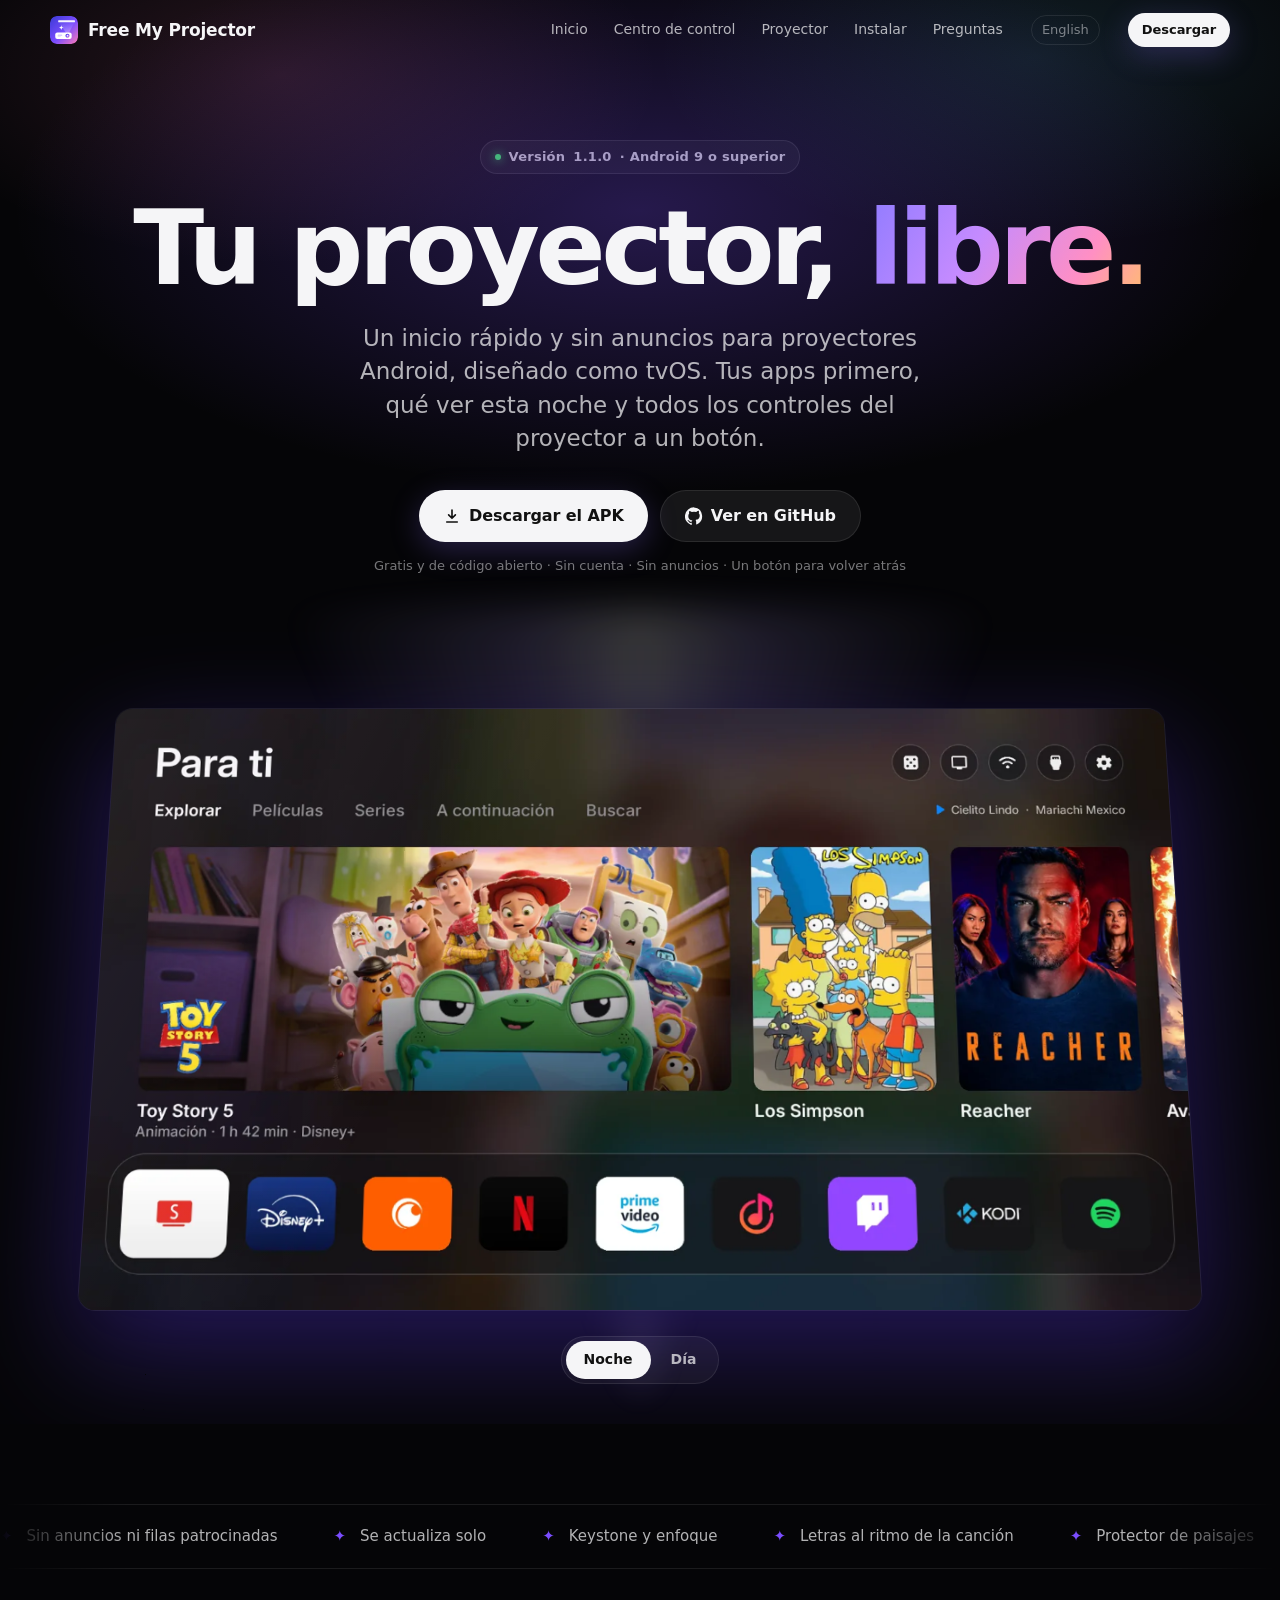
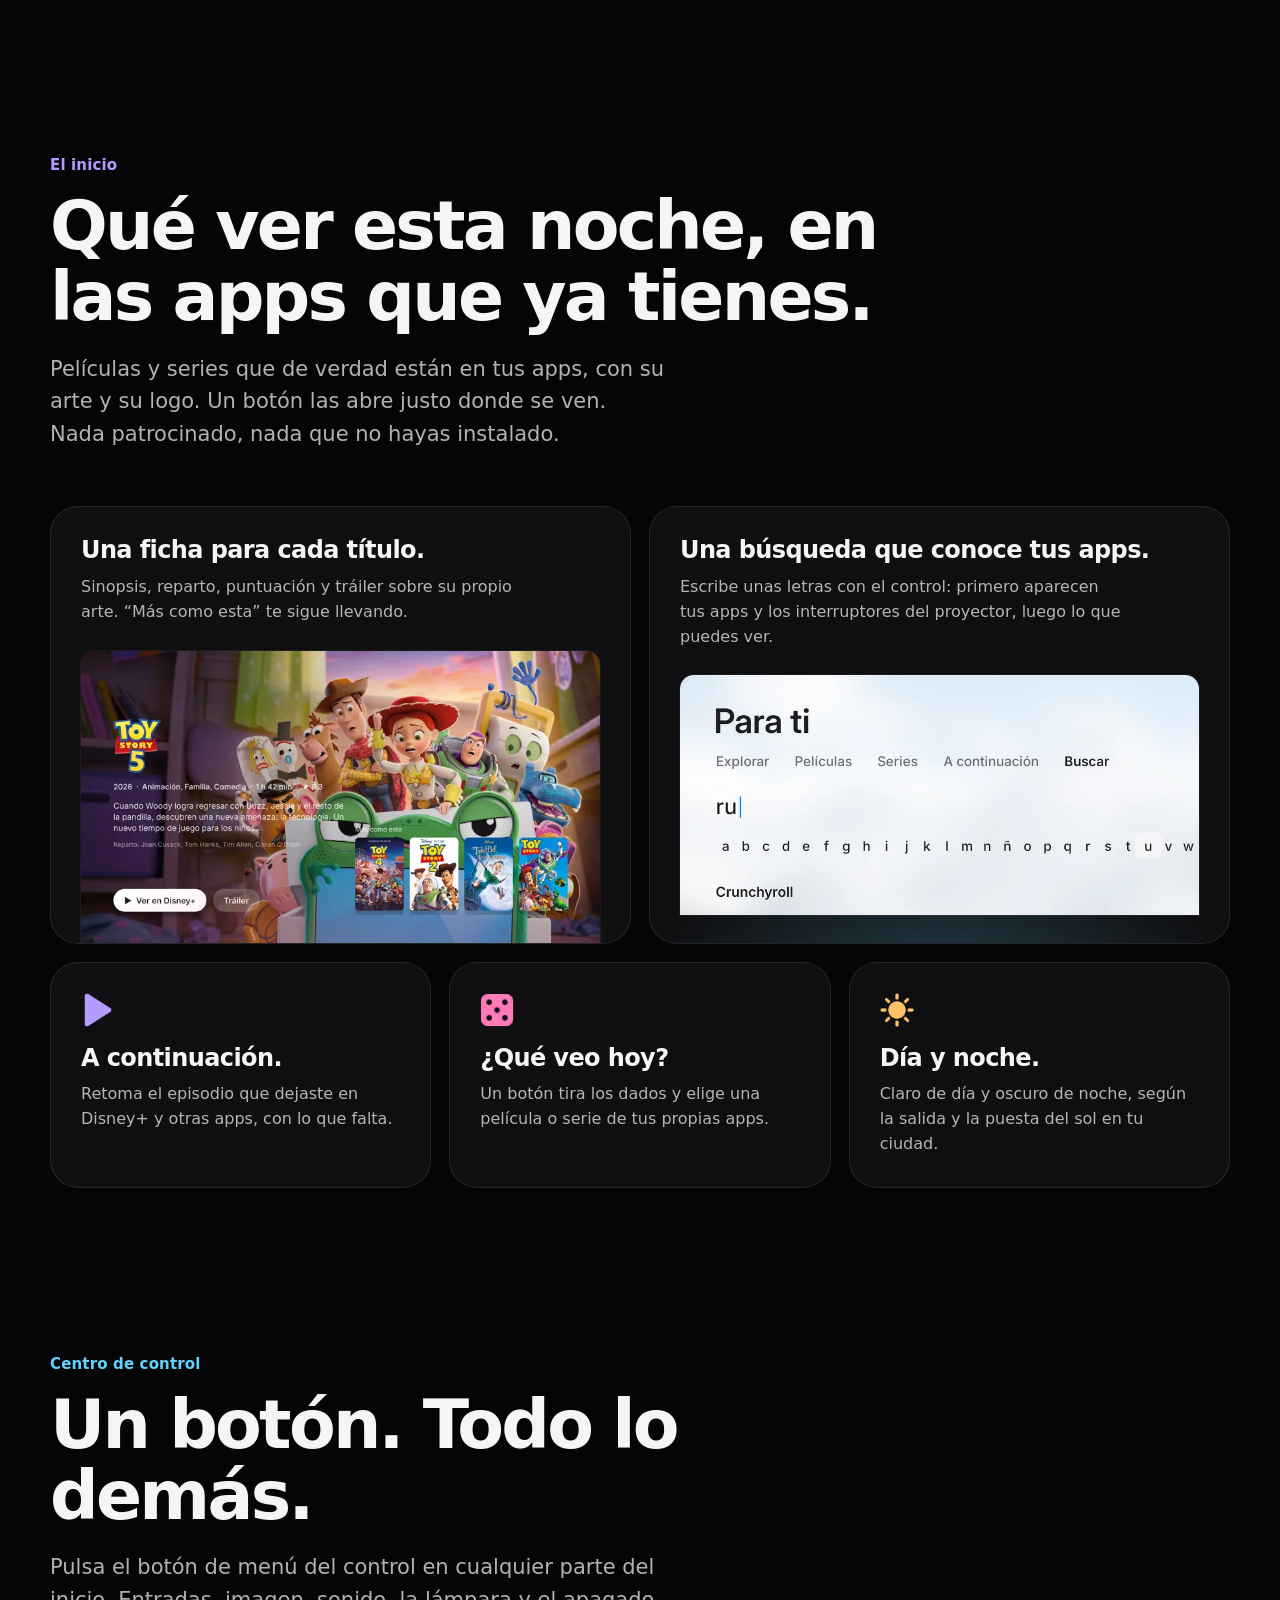
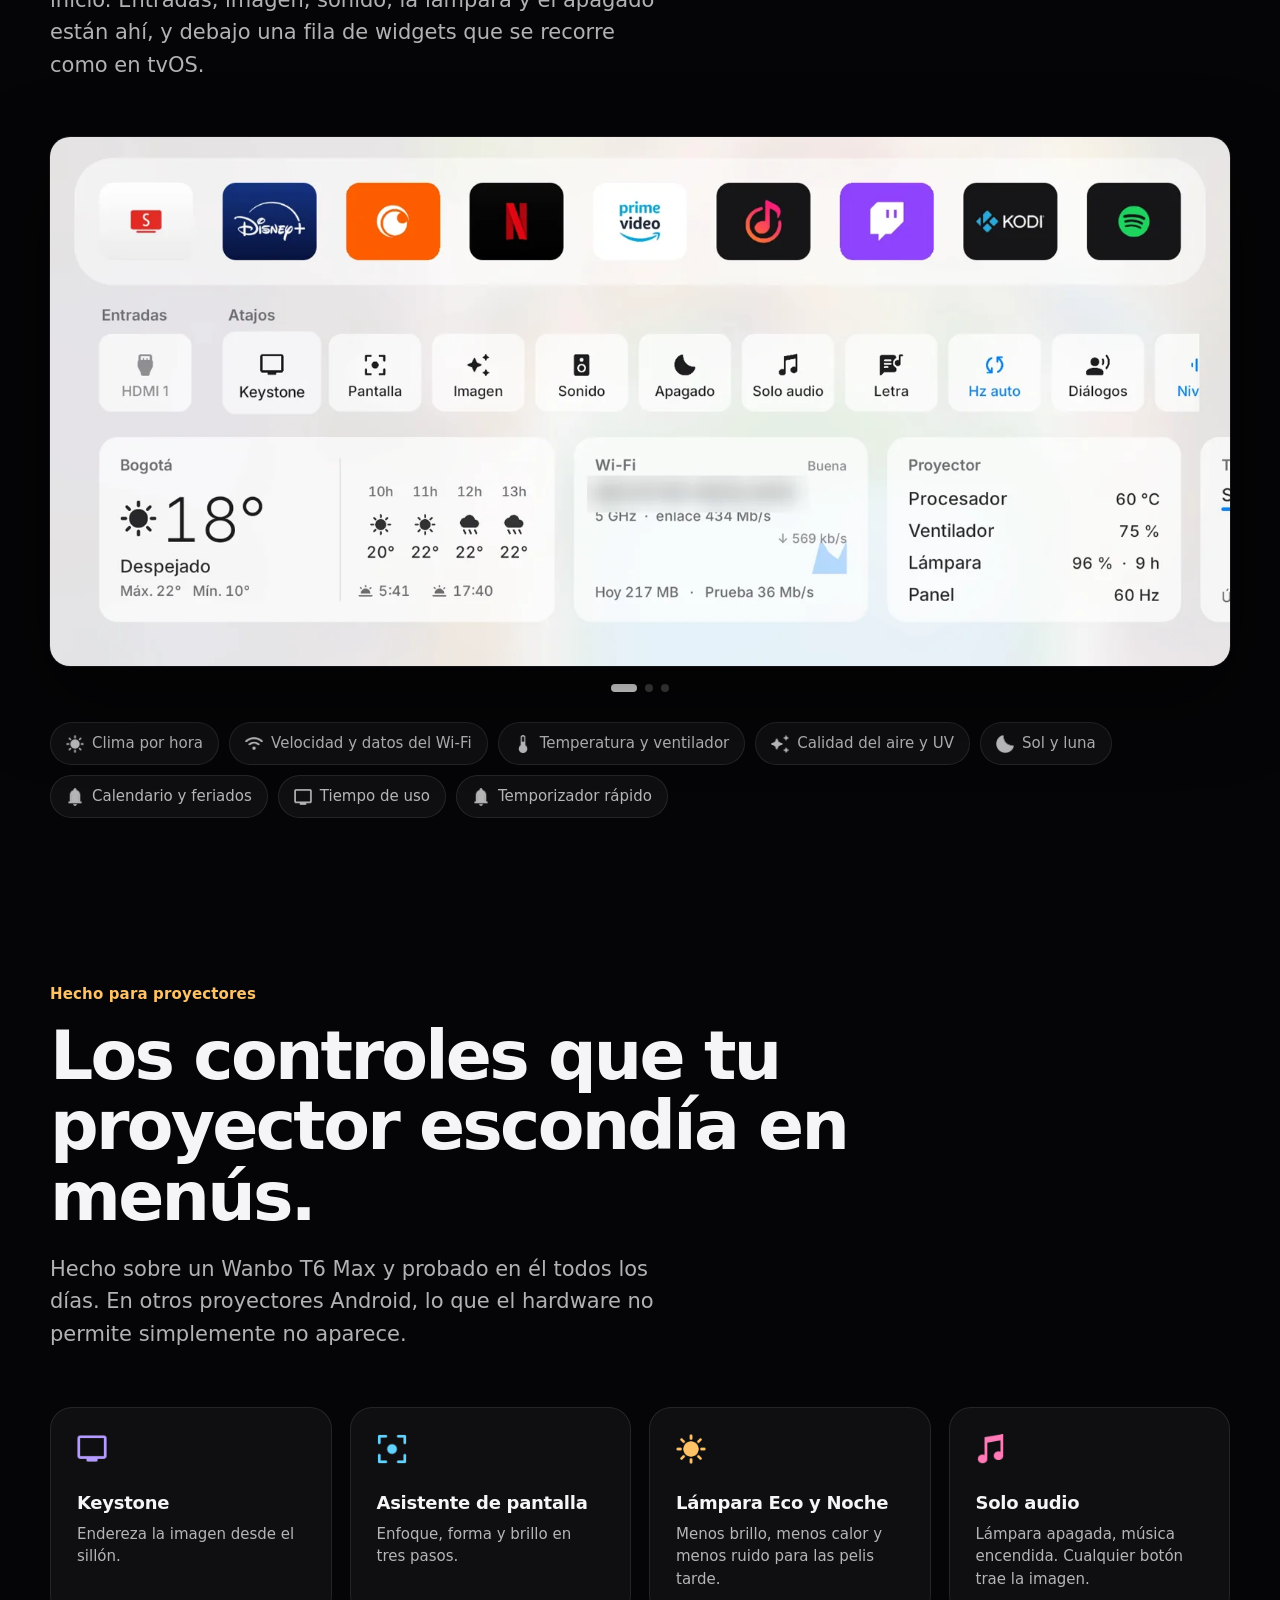
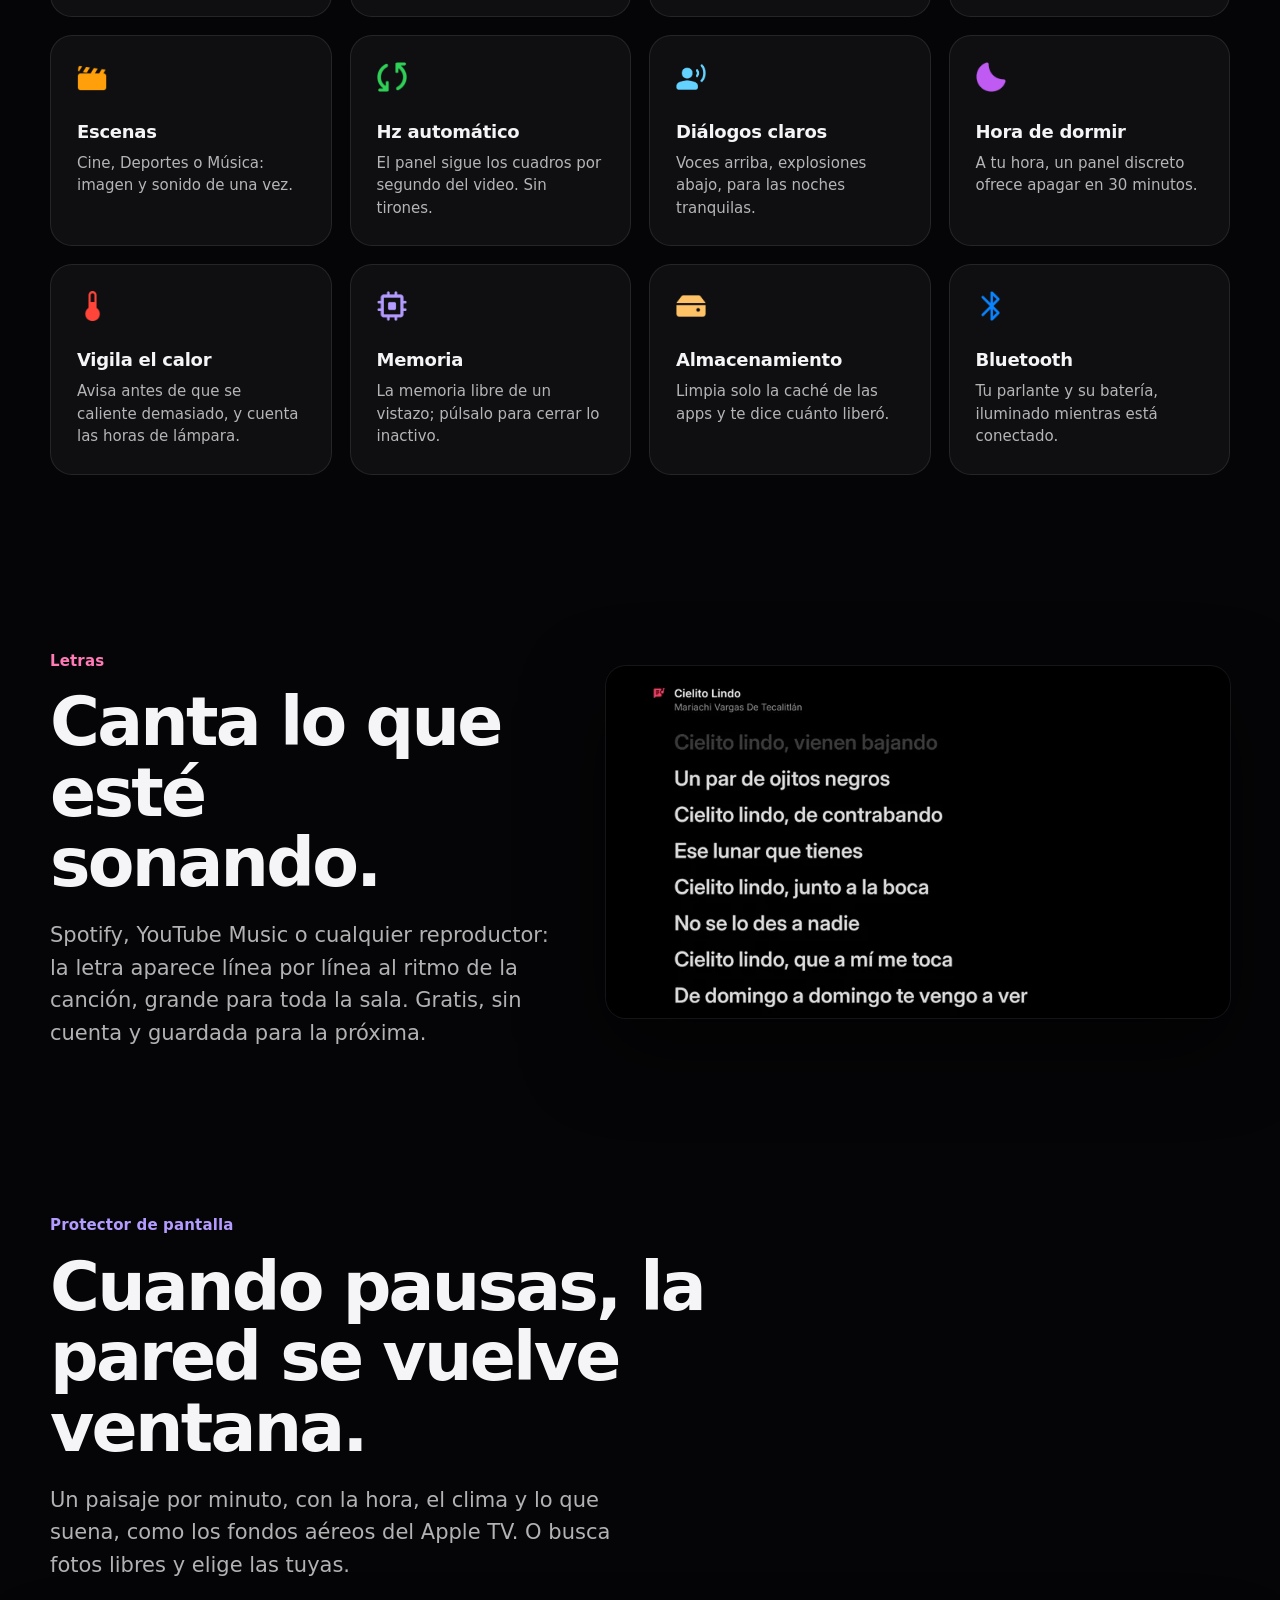
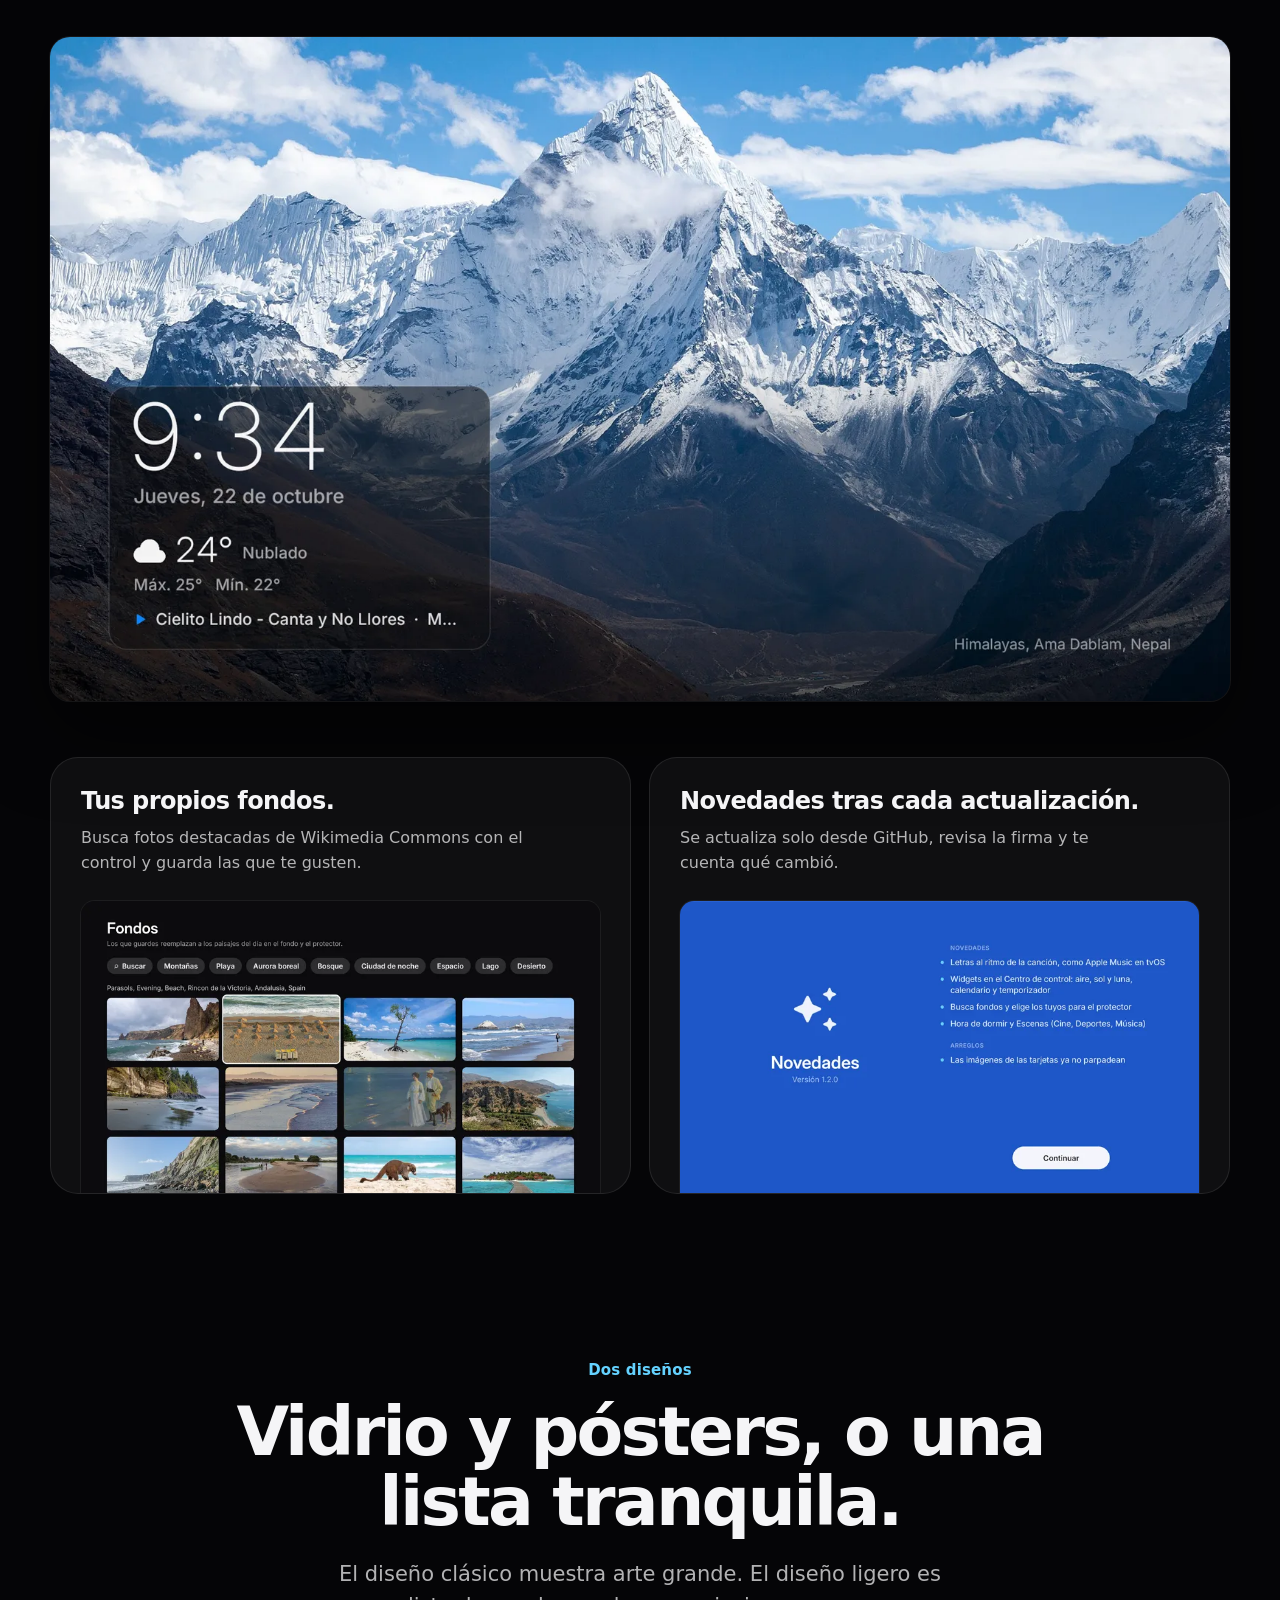
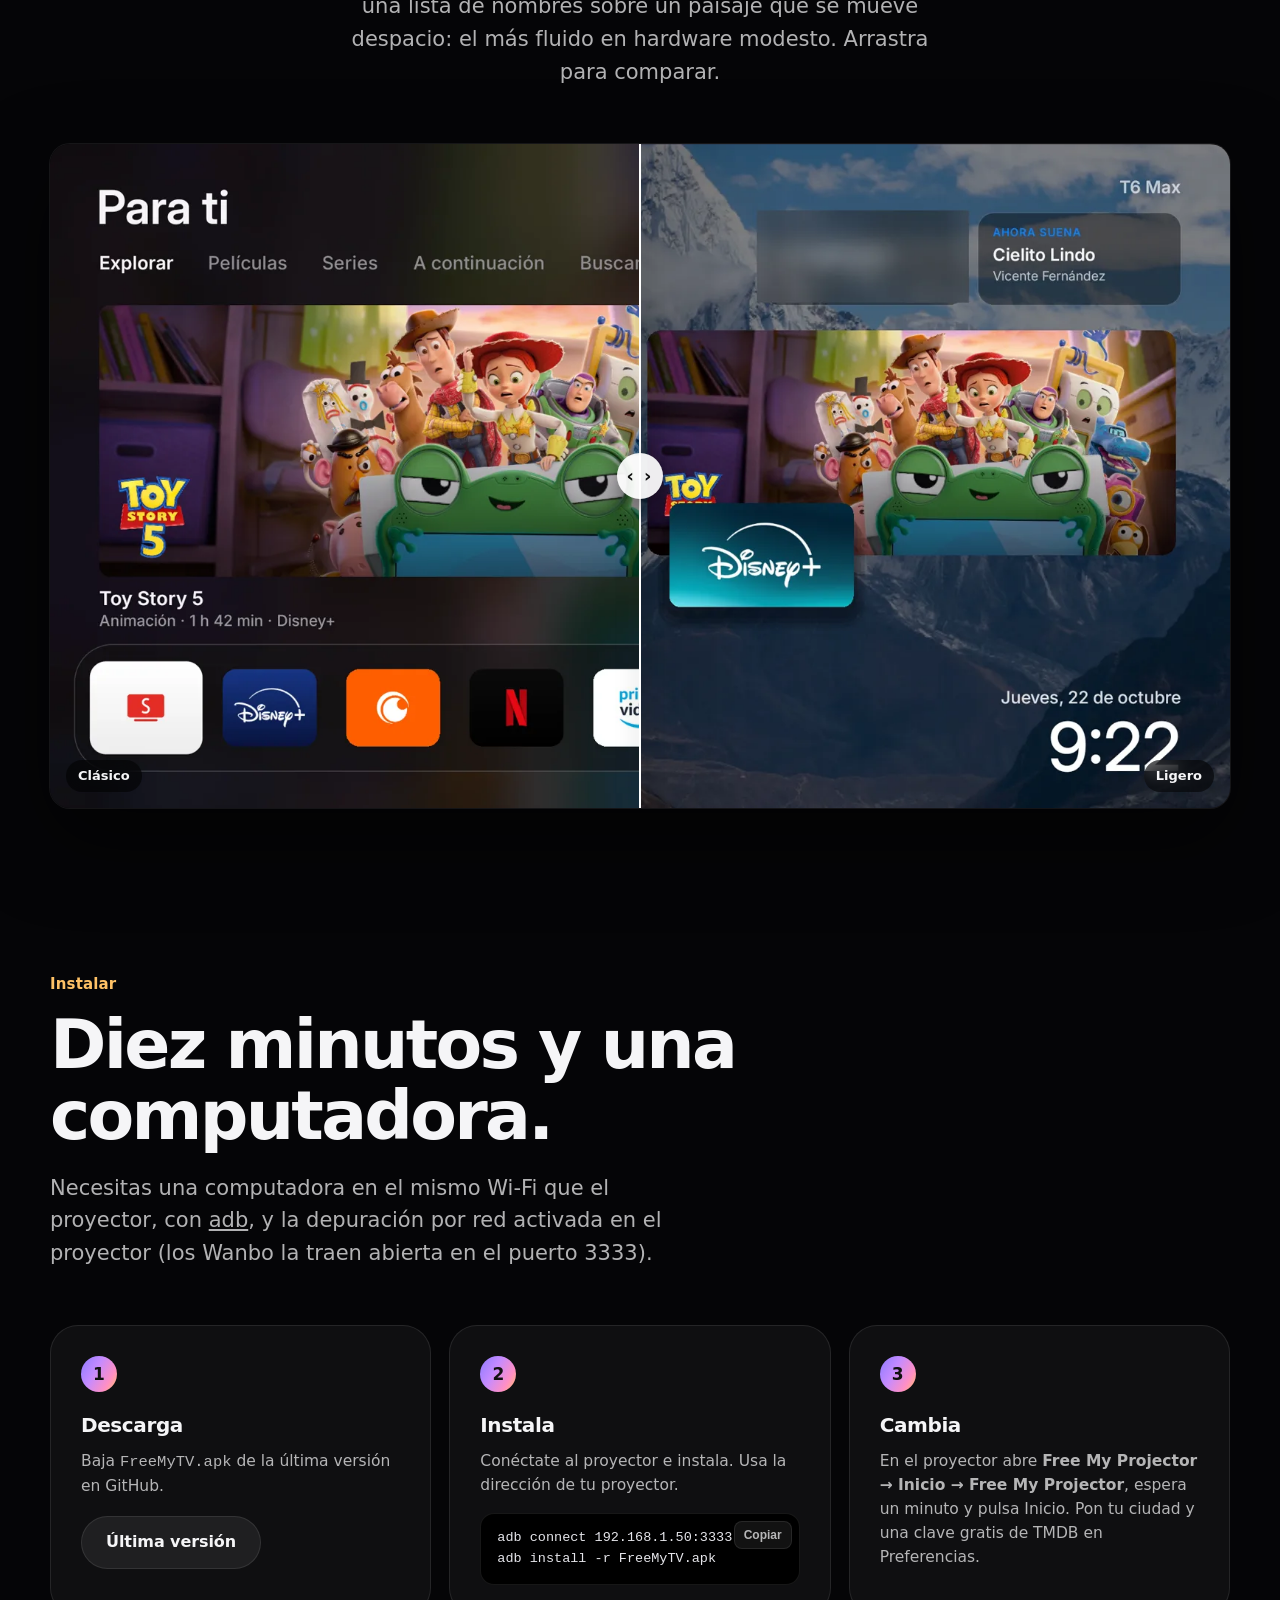
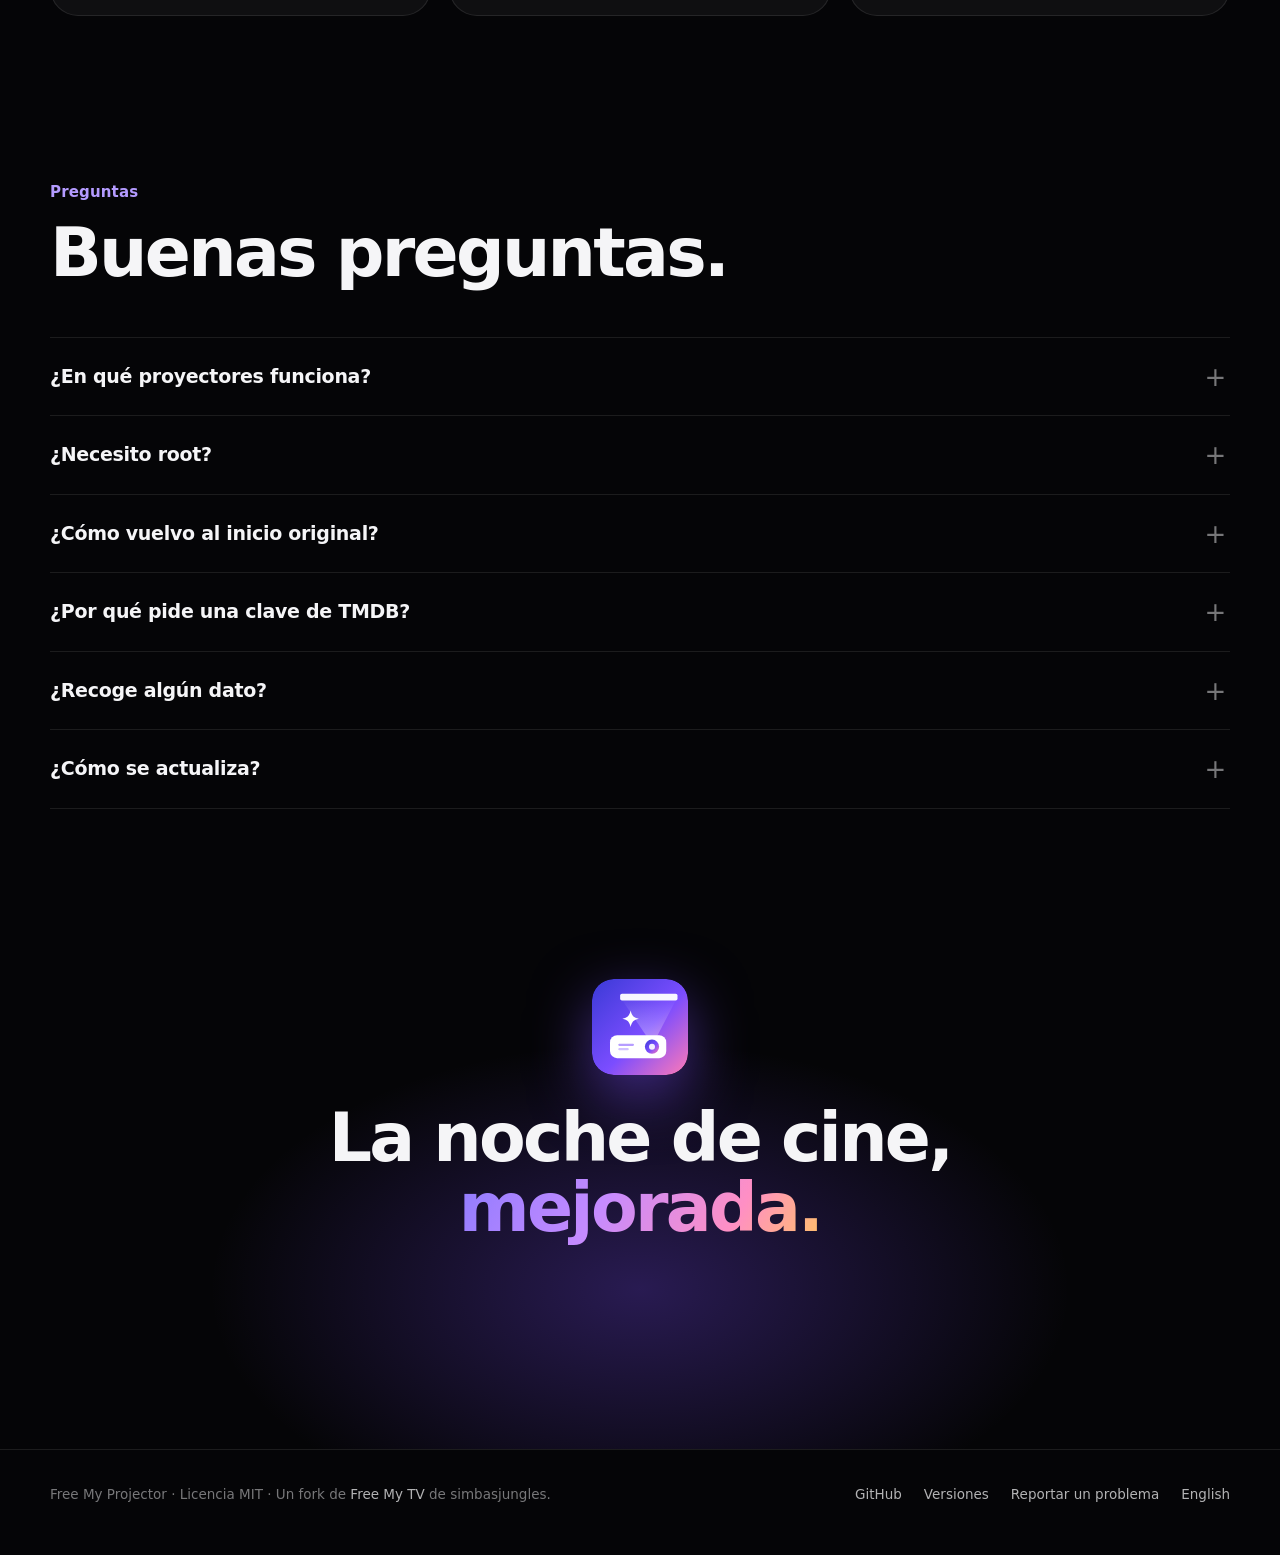
==== commit 73d0cc15: "fix(web): versión en los enlaces a CSS y JS para que los cambios lleguen sin esperar la caché Co-Aut" ====
--- a/docs/es/index.html
+++ b/docs/es/index.html
@@ -20,7 +20,7 @@
   <link rel="icon" href="../assets/logo.svg" type="image/svg+xml">
   <link rel="apple-touch-icon" href="../assets/icon-180.png">
   <link rel="preload" href="../assets/fonts/InterVariable.ttf" as="font" type="font/ttf" crossorigin>
-  <link rel="stylesheet" href="../styles.css">
+  <link rel="stylesheet" href="../styles.css?v=2">
 </head>
 <body>
 
@@ -280,6 +280,6 @@
   </div>
 </footer>
 
-<script src="../app.js" defer></script>
+<script src="../app.js?v=2" defer></script>
 </body>
 </html>
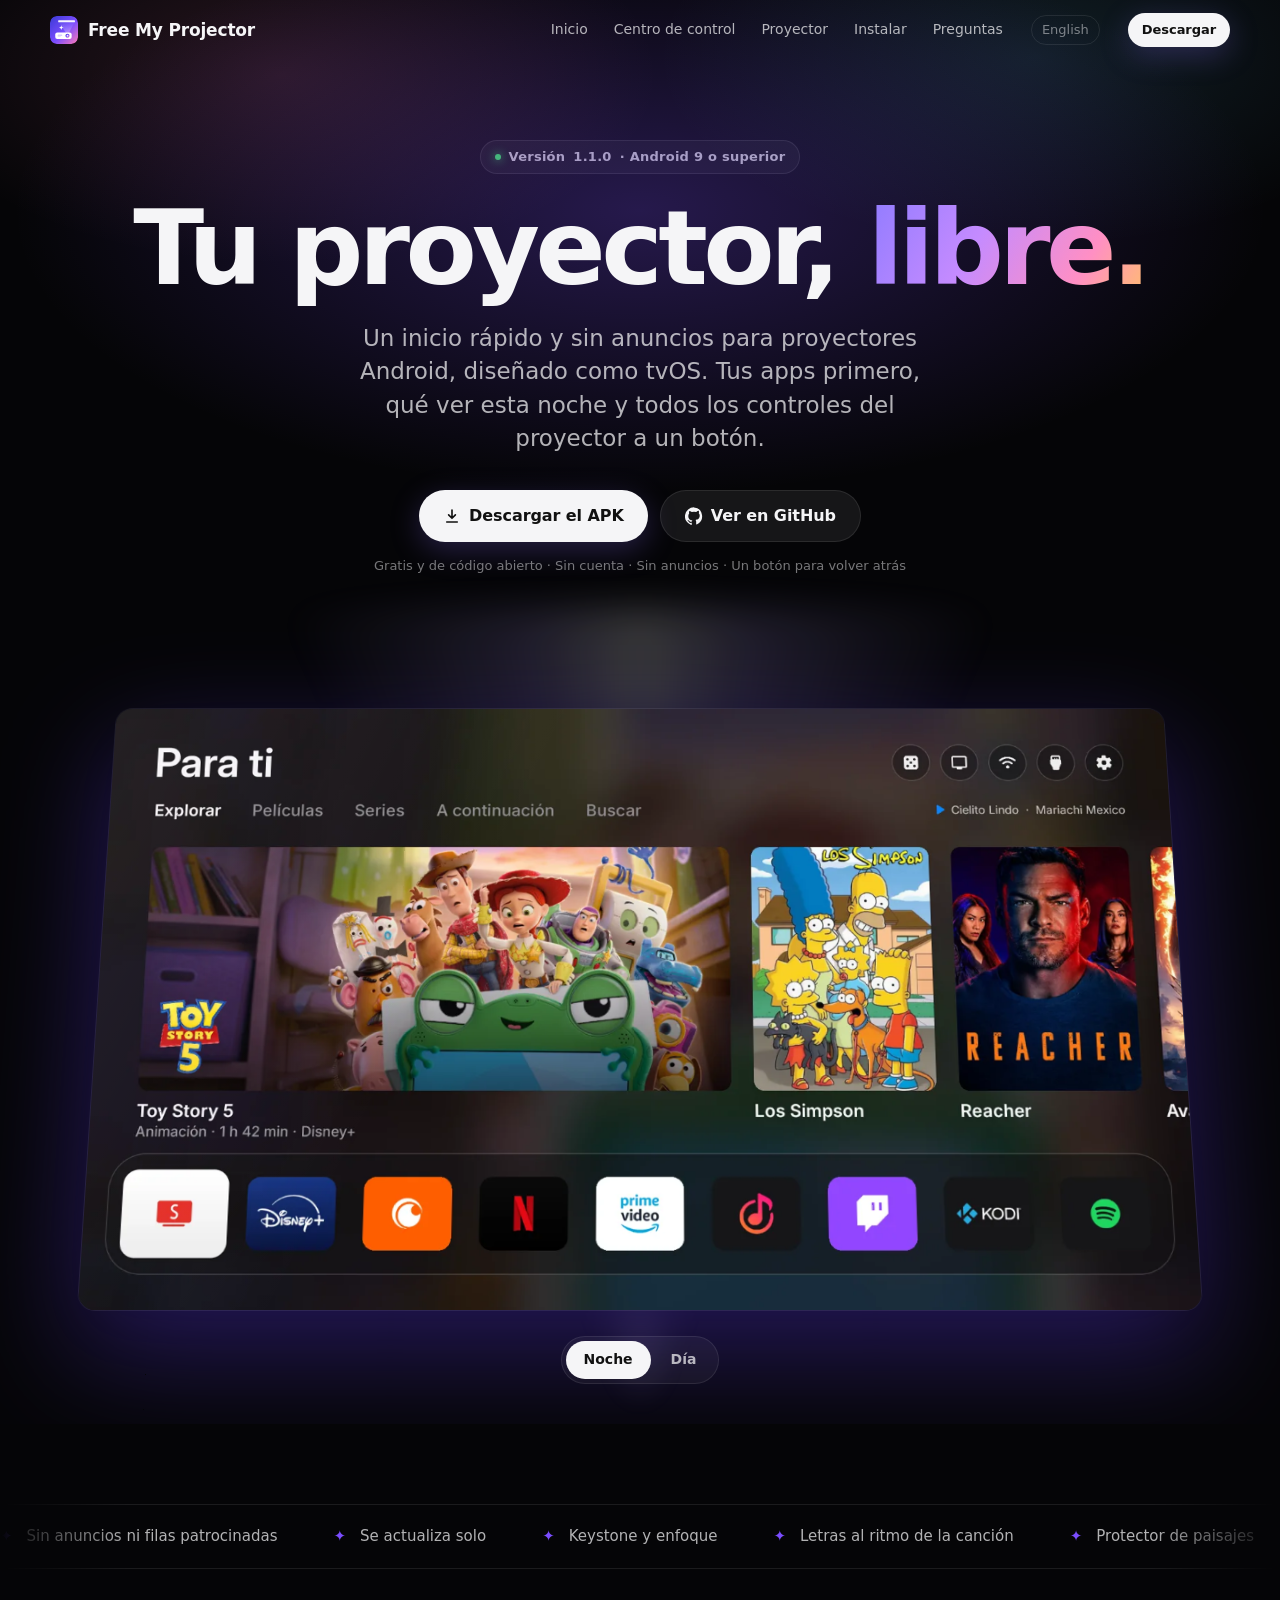
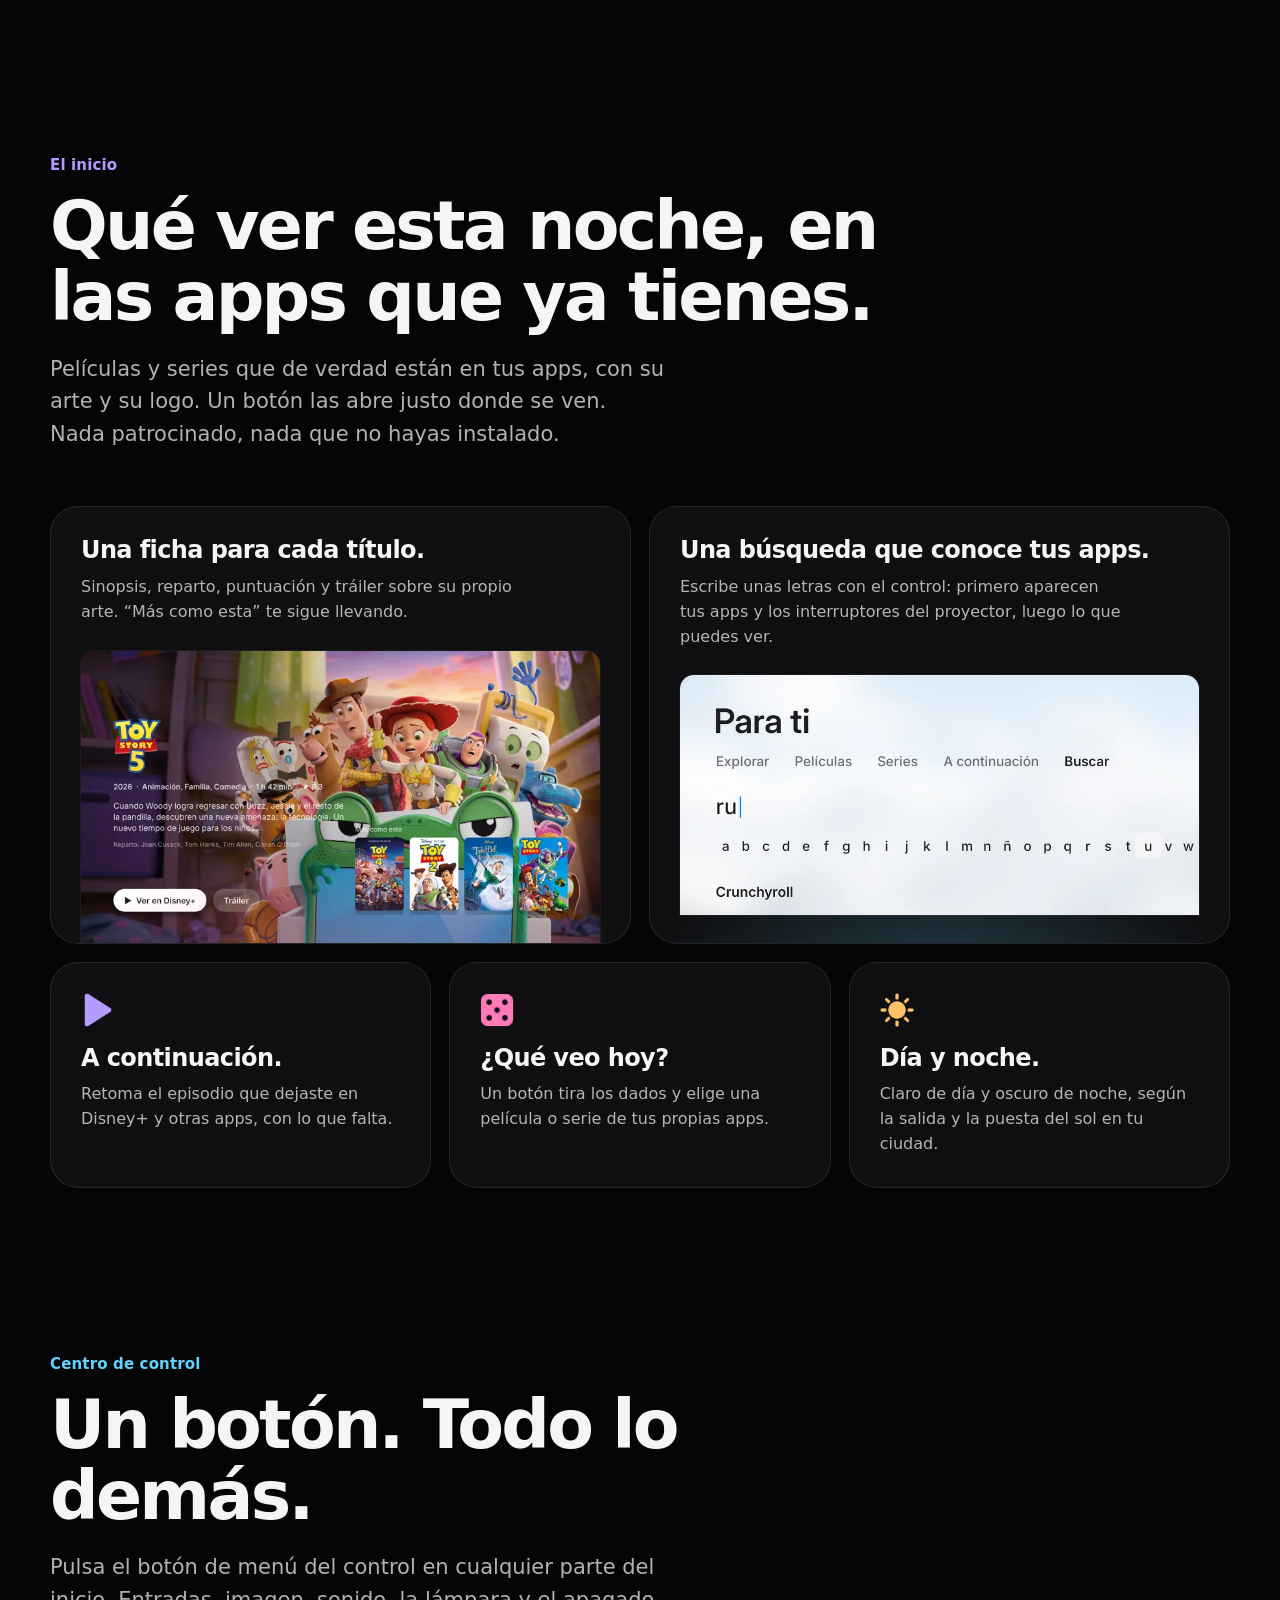
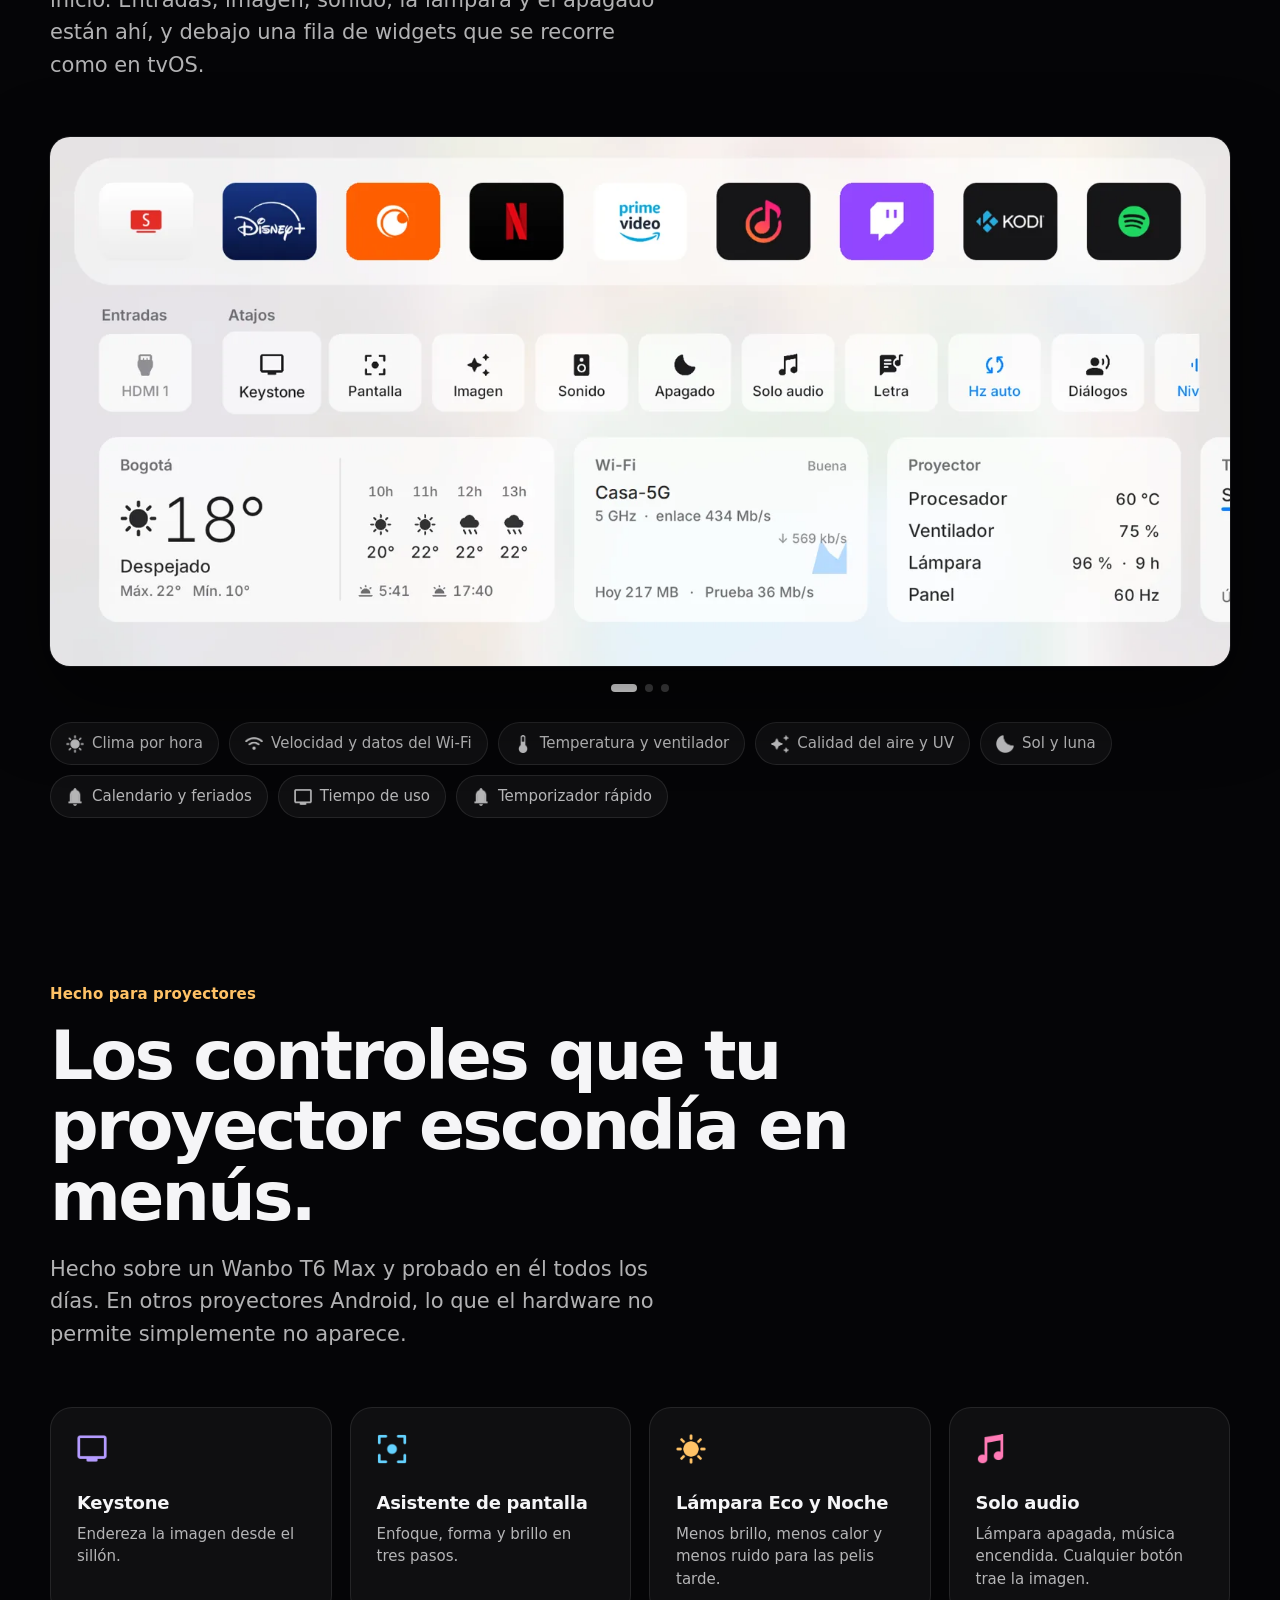
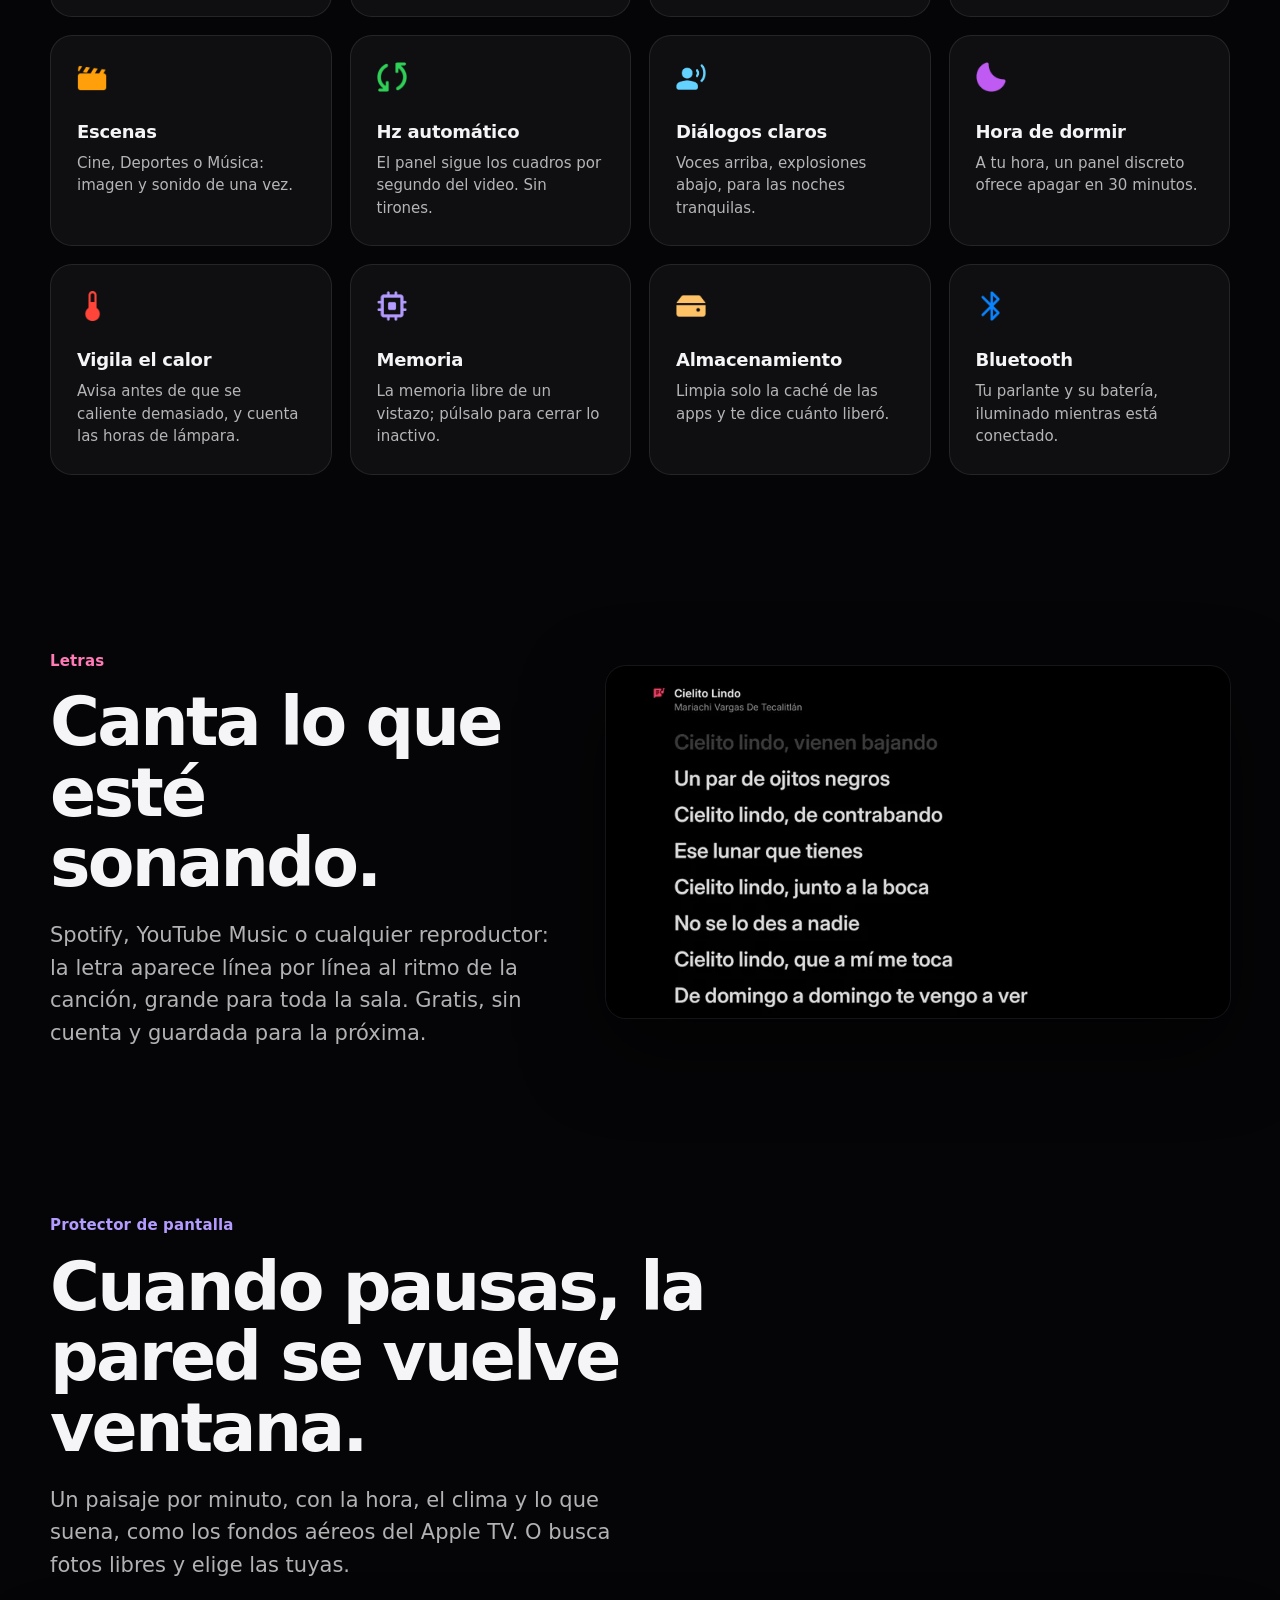
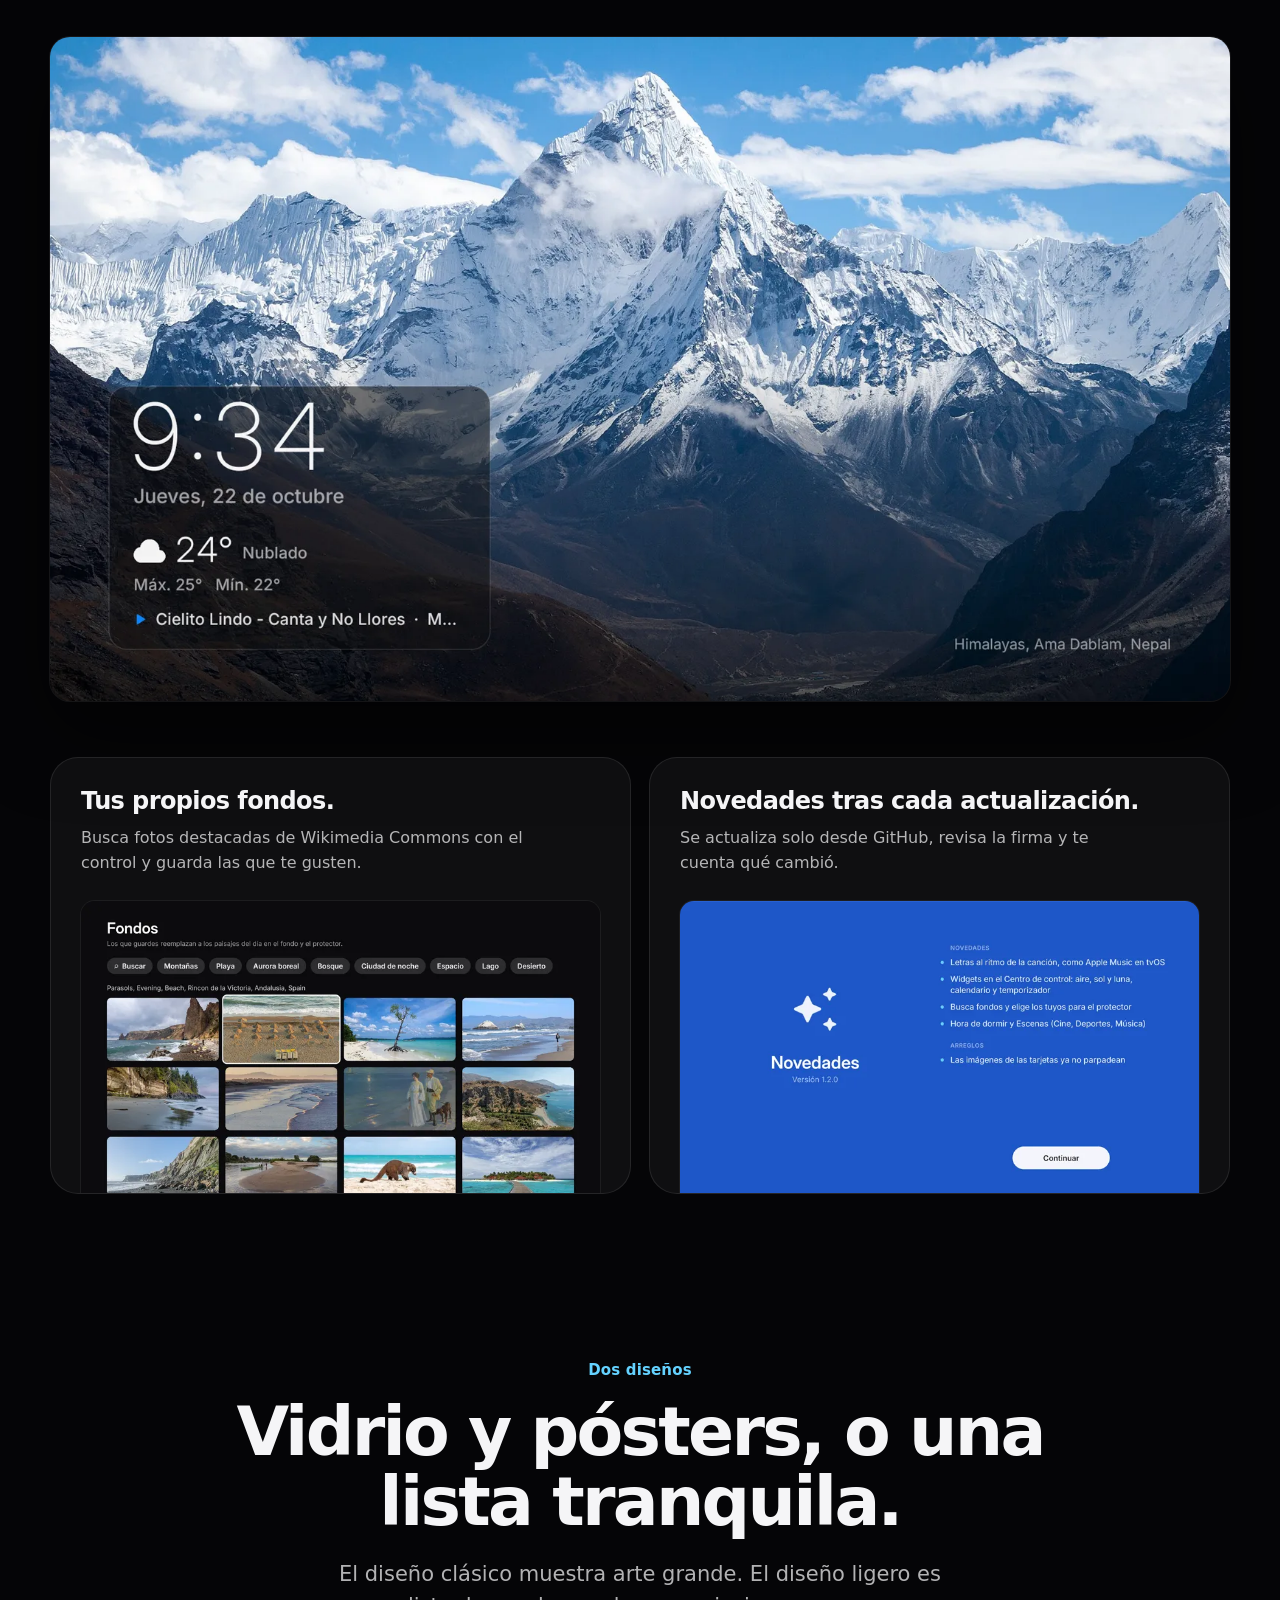
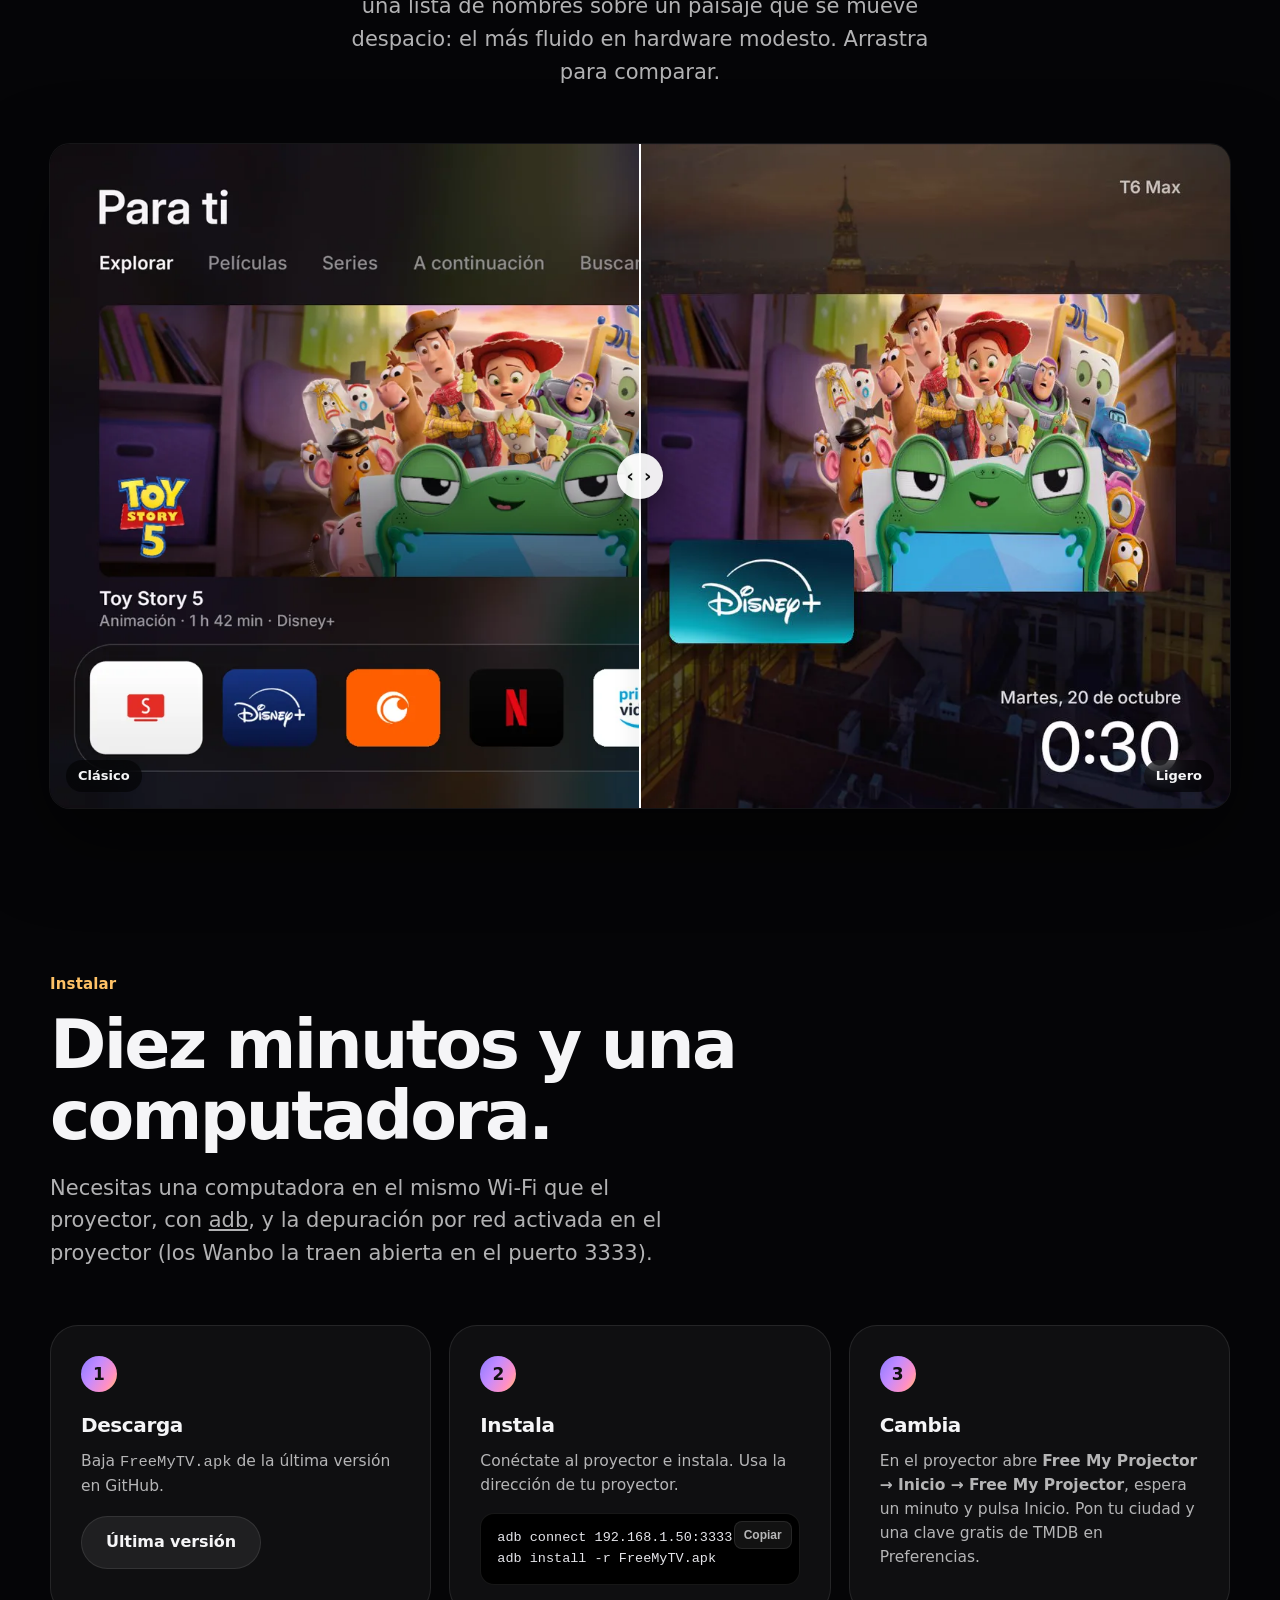
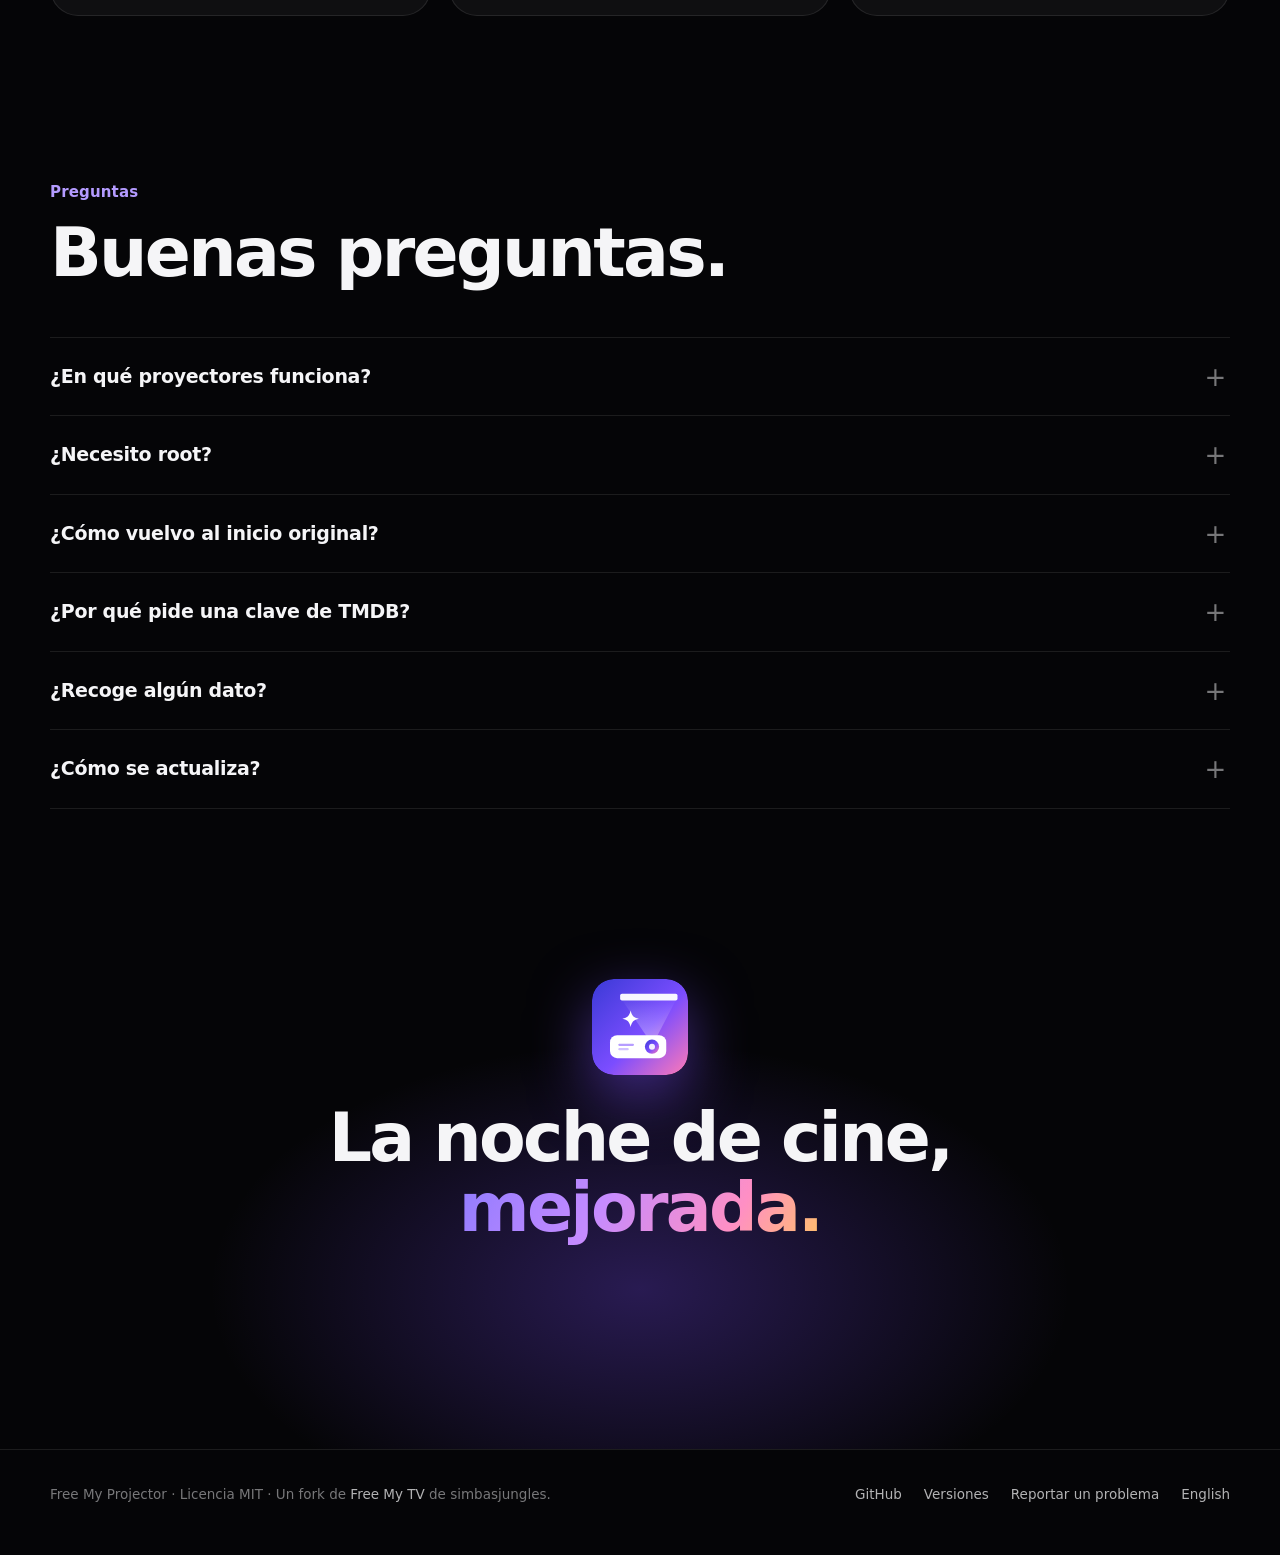
==== commit d43cd0f6: "feat: 7 idiomas más (francés, alemán, ruso, chino, japonés, turco, indonesio) con catálogos como el " ====
--- a/docs/es/index.html
+++ b/docs/es/index.html
@@ -74,8 +74,8 @@
 
   <div class="ticker" aria-hidden="true">
     <div class="ticker-track">
-      <span>Sin anuncios ni filas patrocinadas</span><span>Se actualiza solo</span><span>Keystone y enfoque</span><span>Letras al ritmo de la canción</span><span>Protector de paisajes</span><span>Claro y oscuro según la hora</span><span>Código abierto, MIT</span><span>Fluido en un proyector de 2 GB</span>
-      <span>Sin anuncios ni filas patrocinadas</span><span>Se actualiza solo</span><span>Keystone y enfoque</span><span>Letras al ritmo de la canción</span><span>Protector de paisajes</span><span>Claro y oscuro según la hora</span><span>Código abierto, MIT</span><span>Fluido en un proyector de 2 GB</span>
+      <span>Sin anuncios ni filas patrocinadas</span><span>Se actualiza solo</span><span>Keystone y enfoque</span><span>Letras al ritmo de la canción</span><span>Protector de paisajes</span><span>Claro y oscuro según la hora</span><span>Código abierto, MIT</span><span>Fluido en un proyector de 2 GB</span><span>10 idiomas</span>
+      <span>Sin anuncios ni filas patrocinadas</span><span>Se actualiza solo</span><span>Keystone y enfoque</span><span>Letras al ritmo de la canción</span><span>Protector de paisajes</span><span>Claro y oscuro según la hora</span><span>Código abierto, MIT</span><span>Fluido en un proyector de 2 GB</span><span>10 idiomas</span>
     </div>
   </div>
 
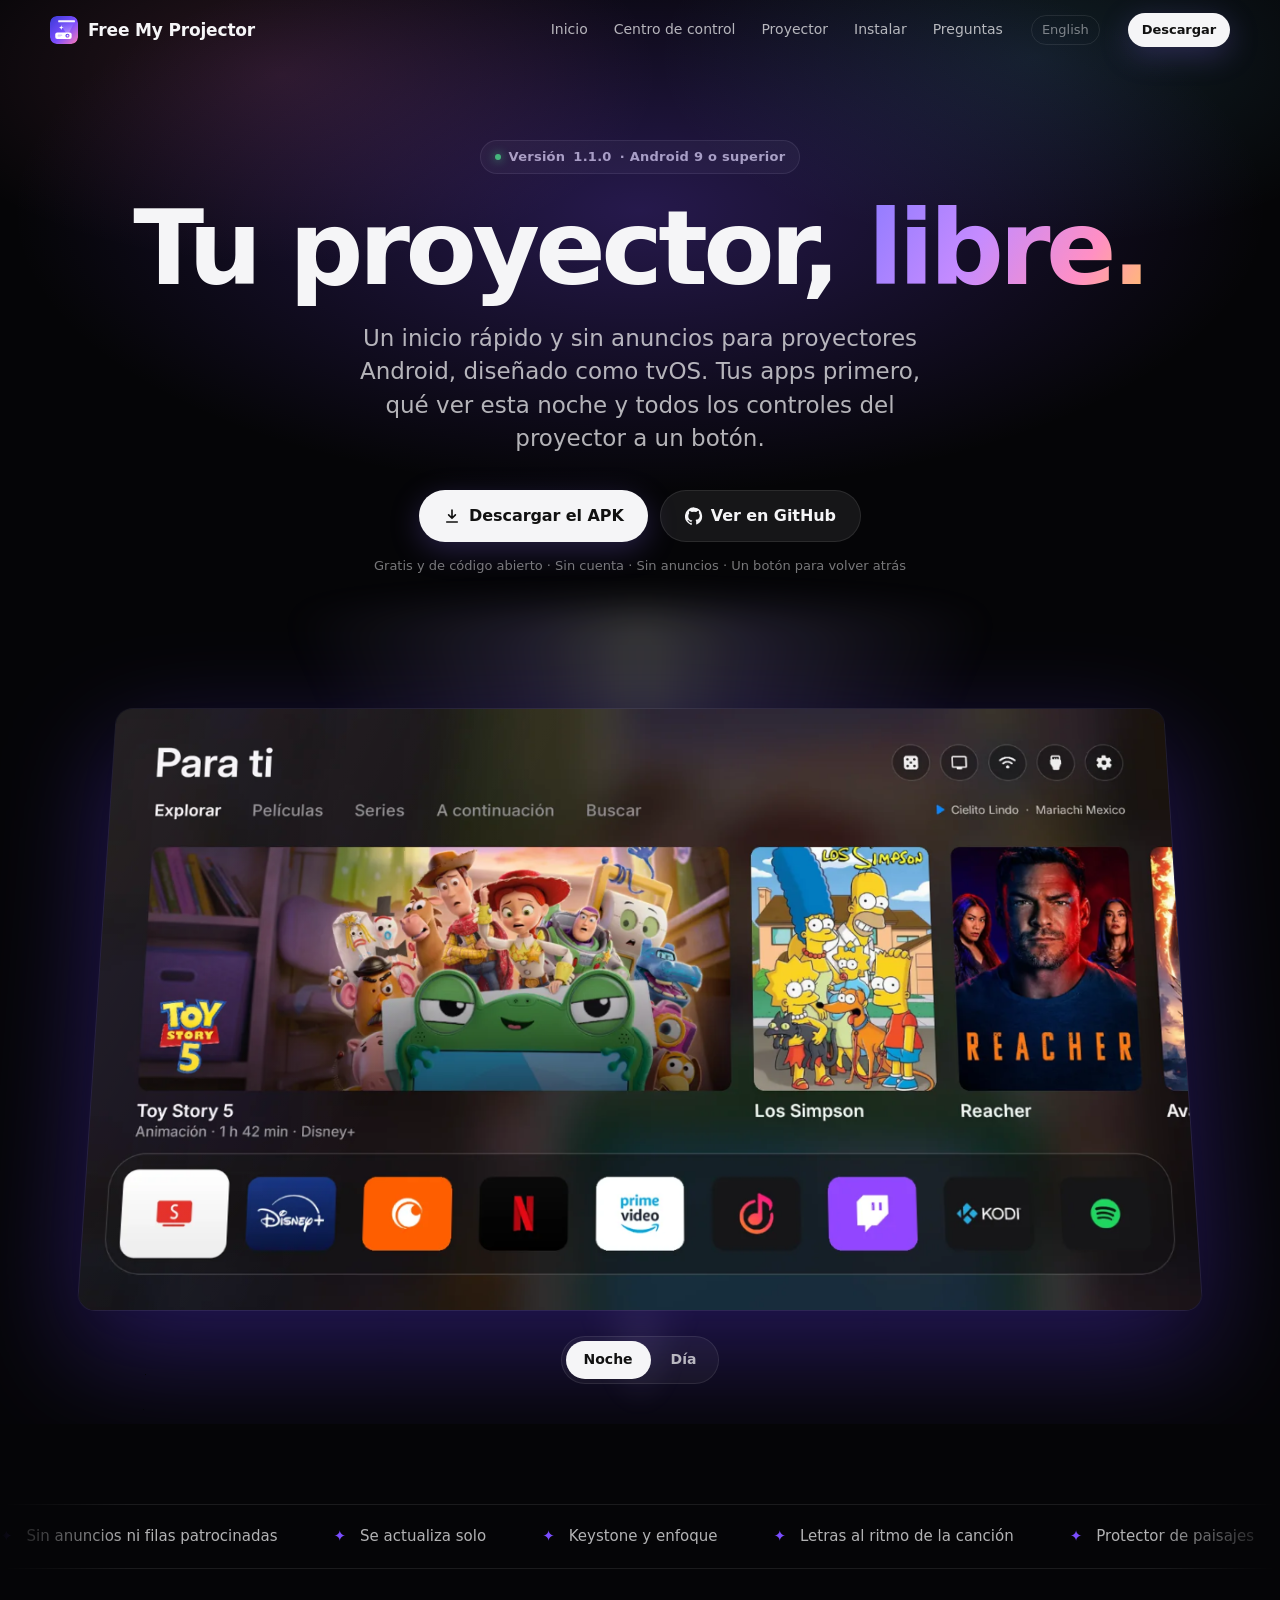
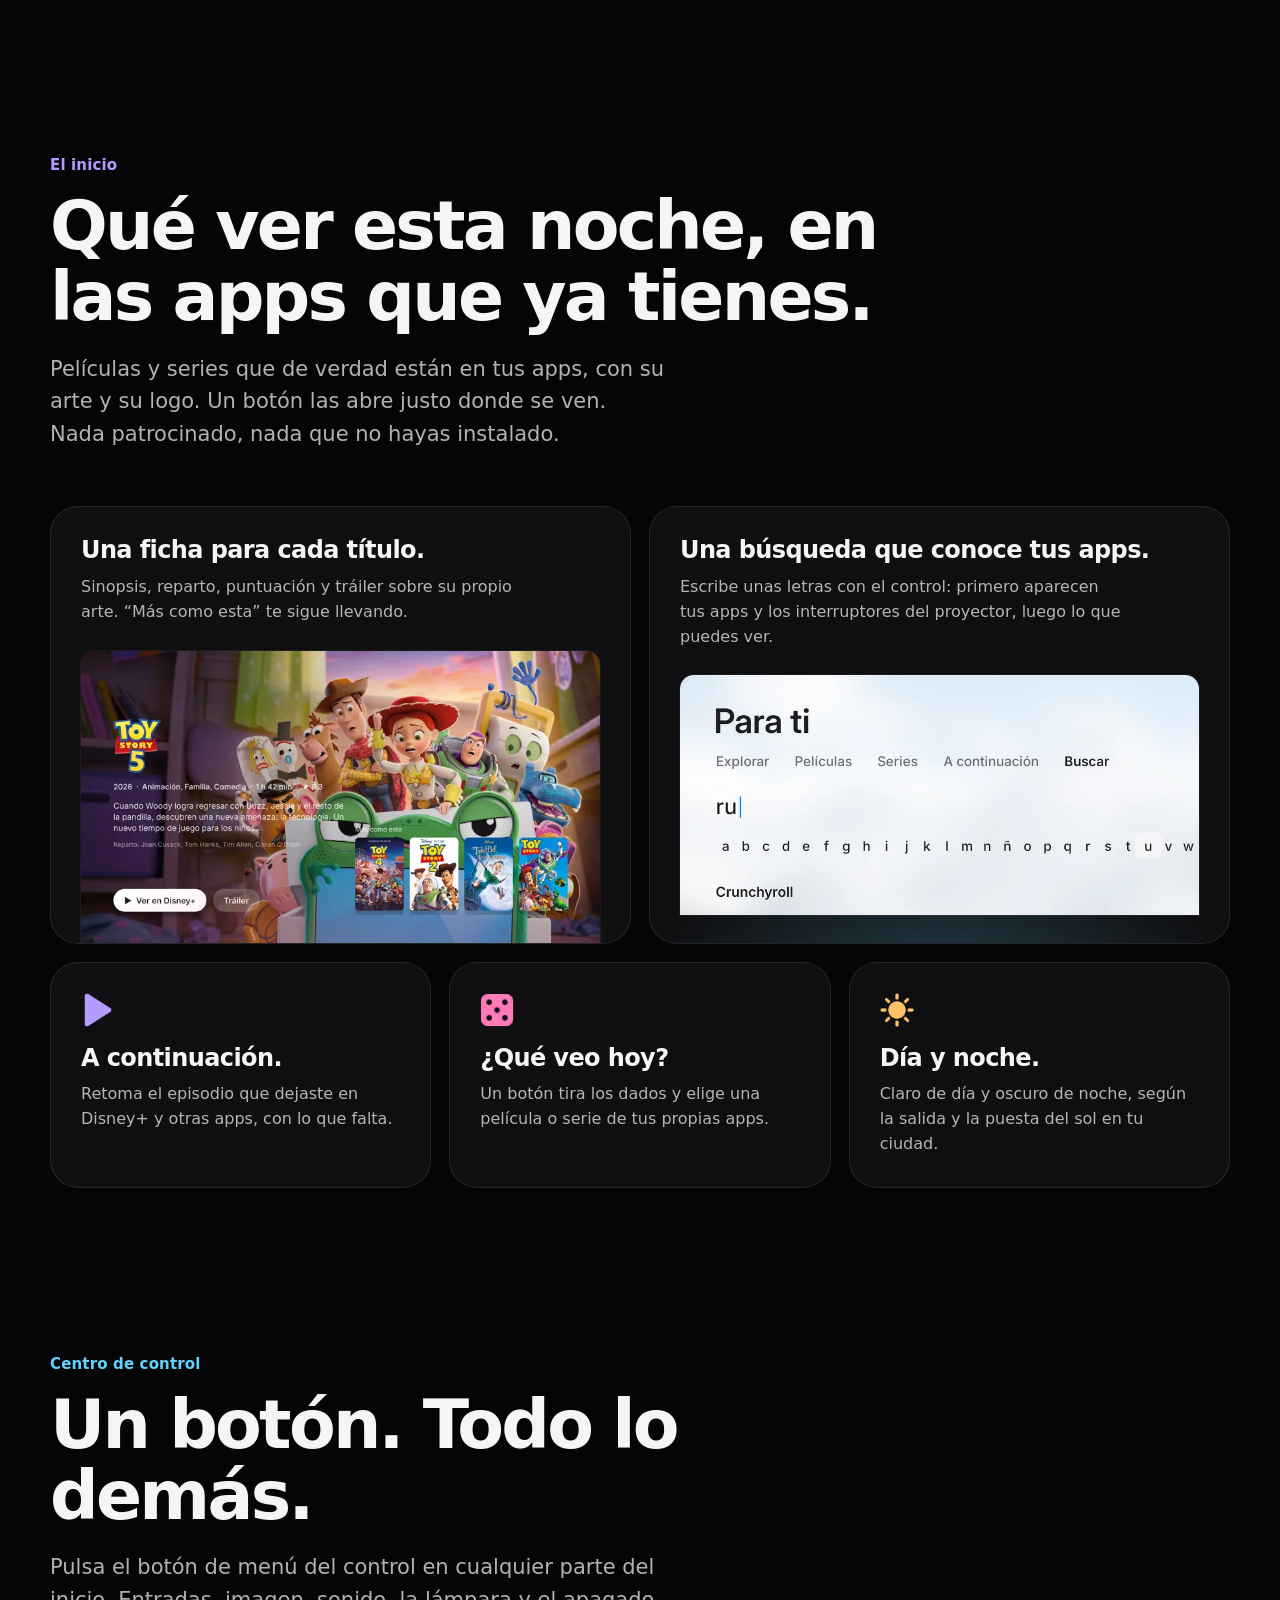
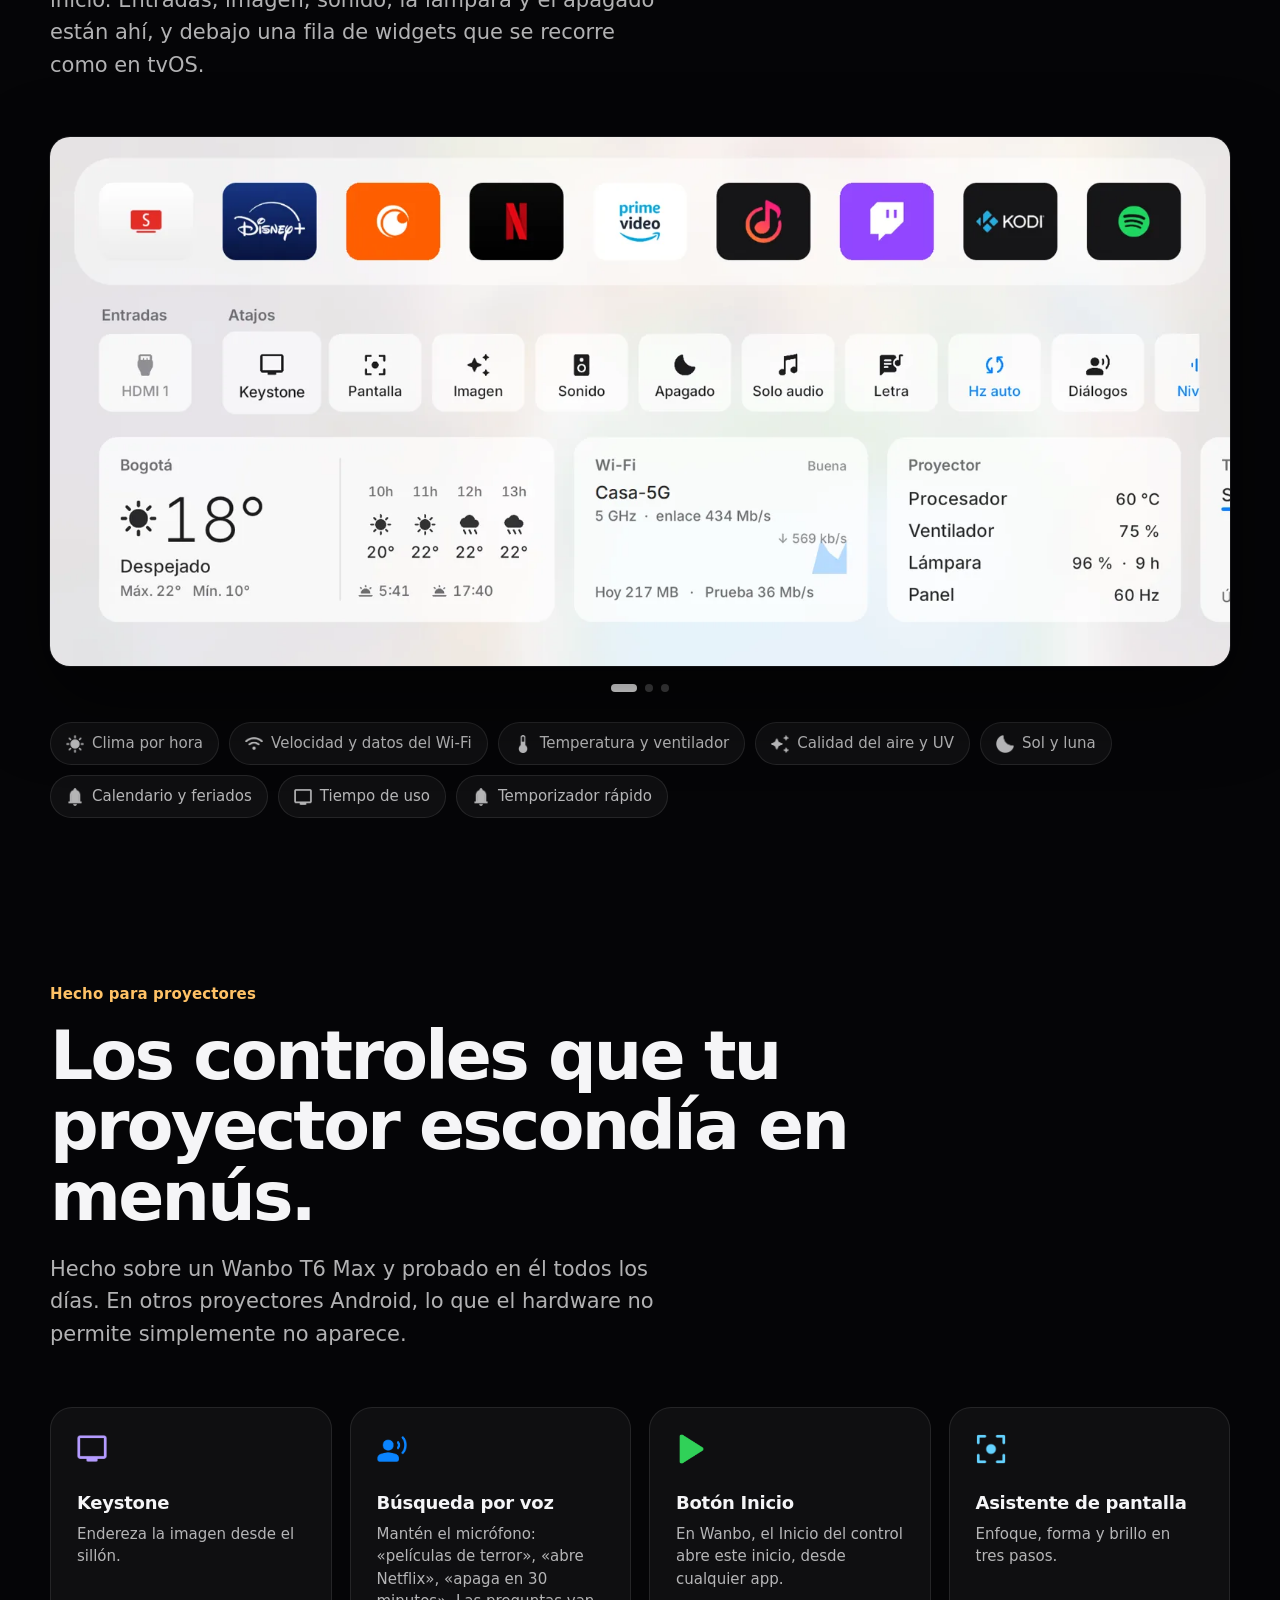
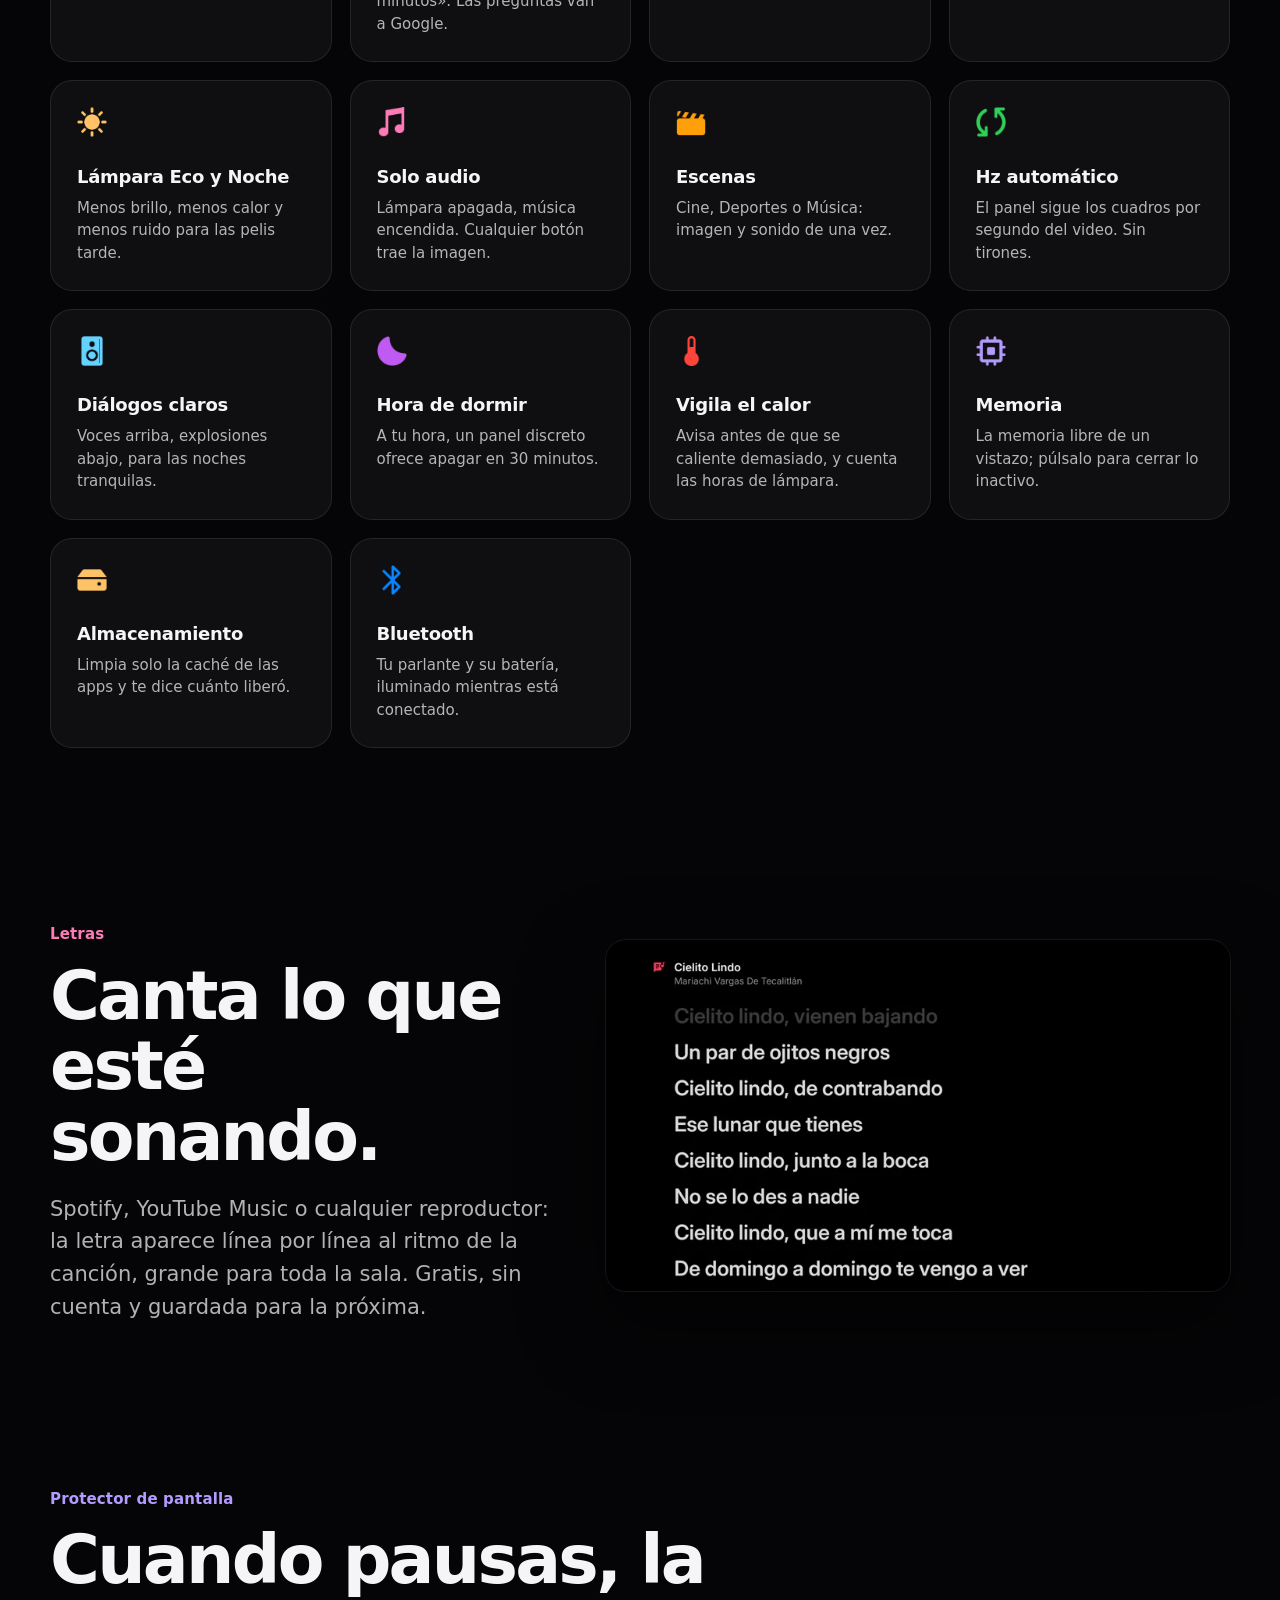
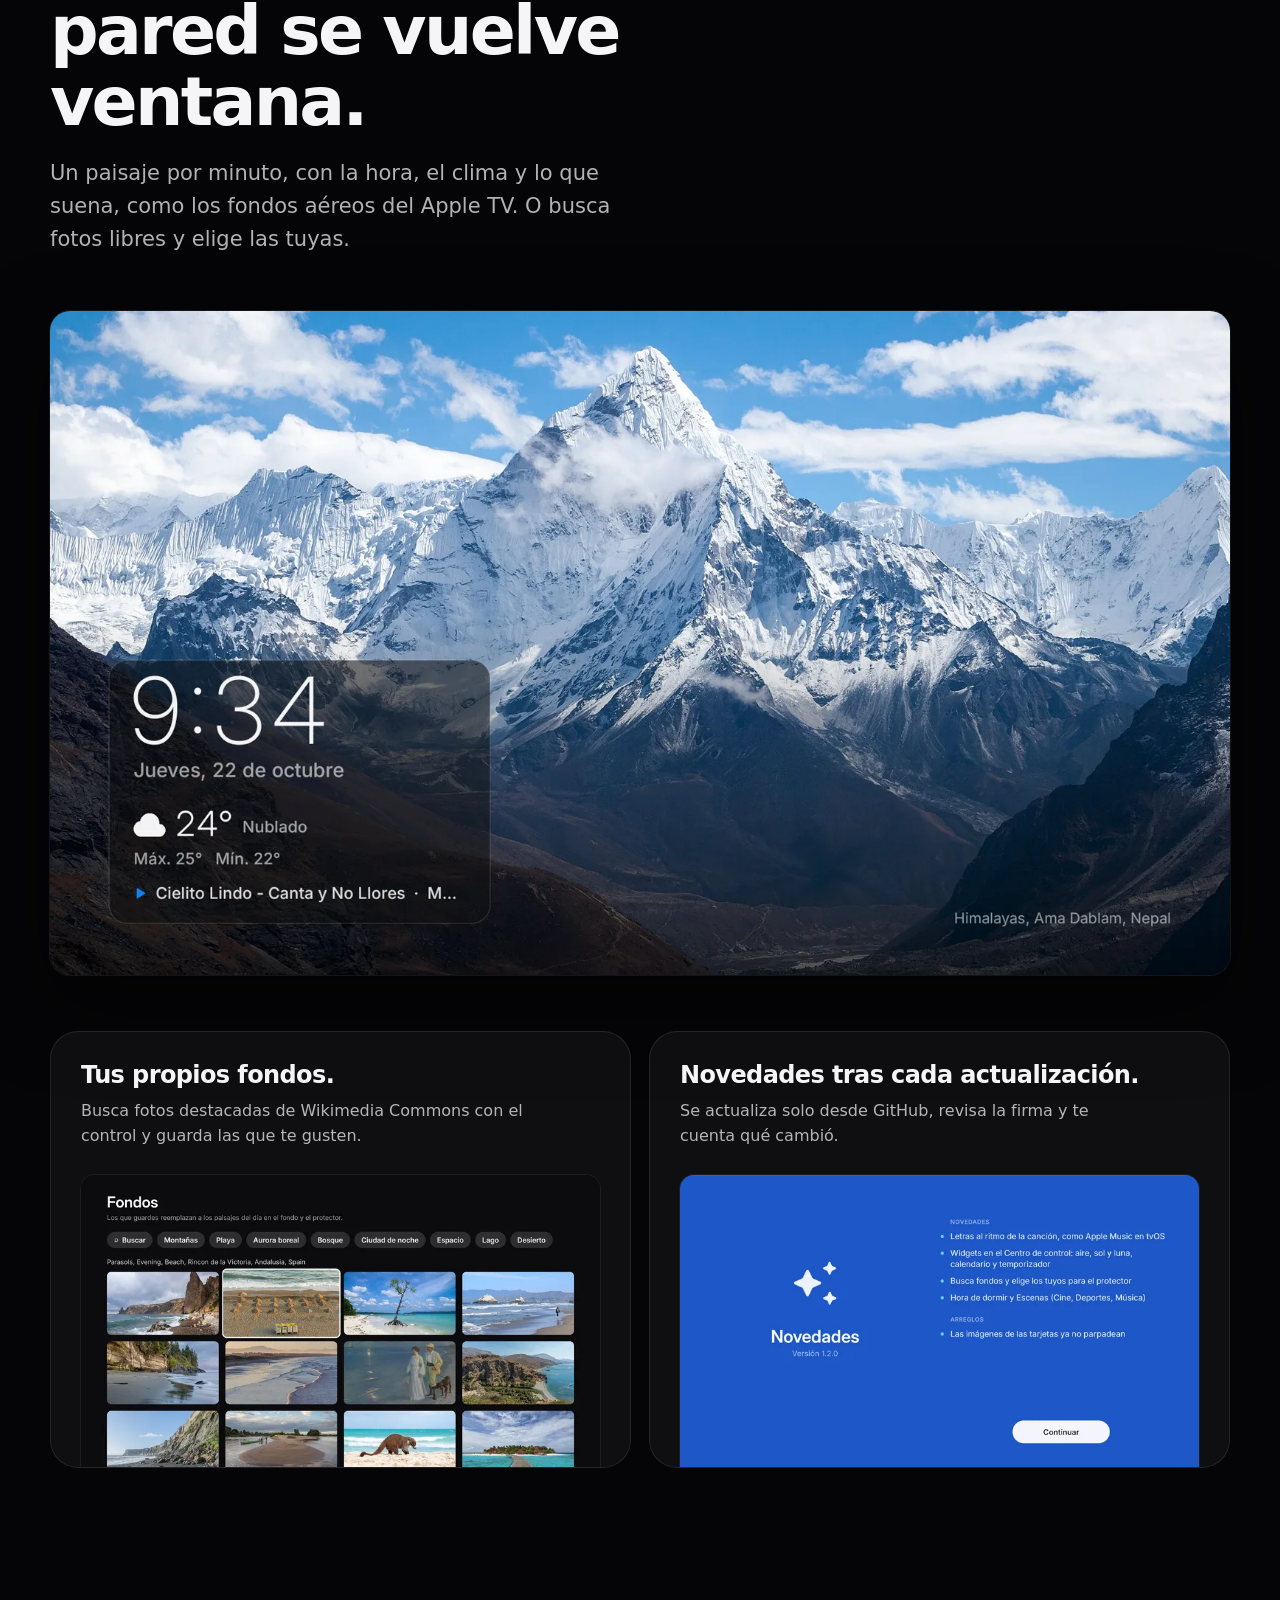
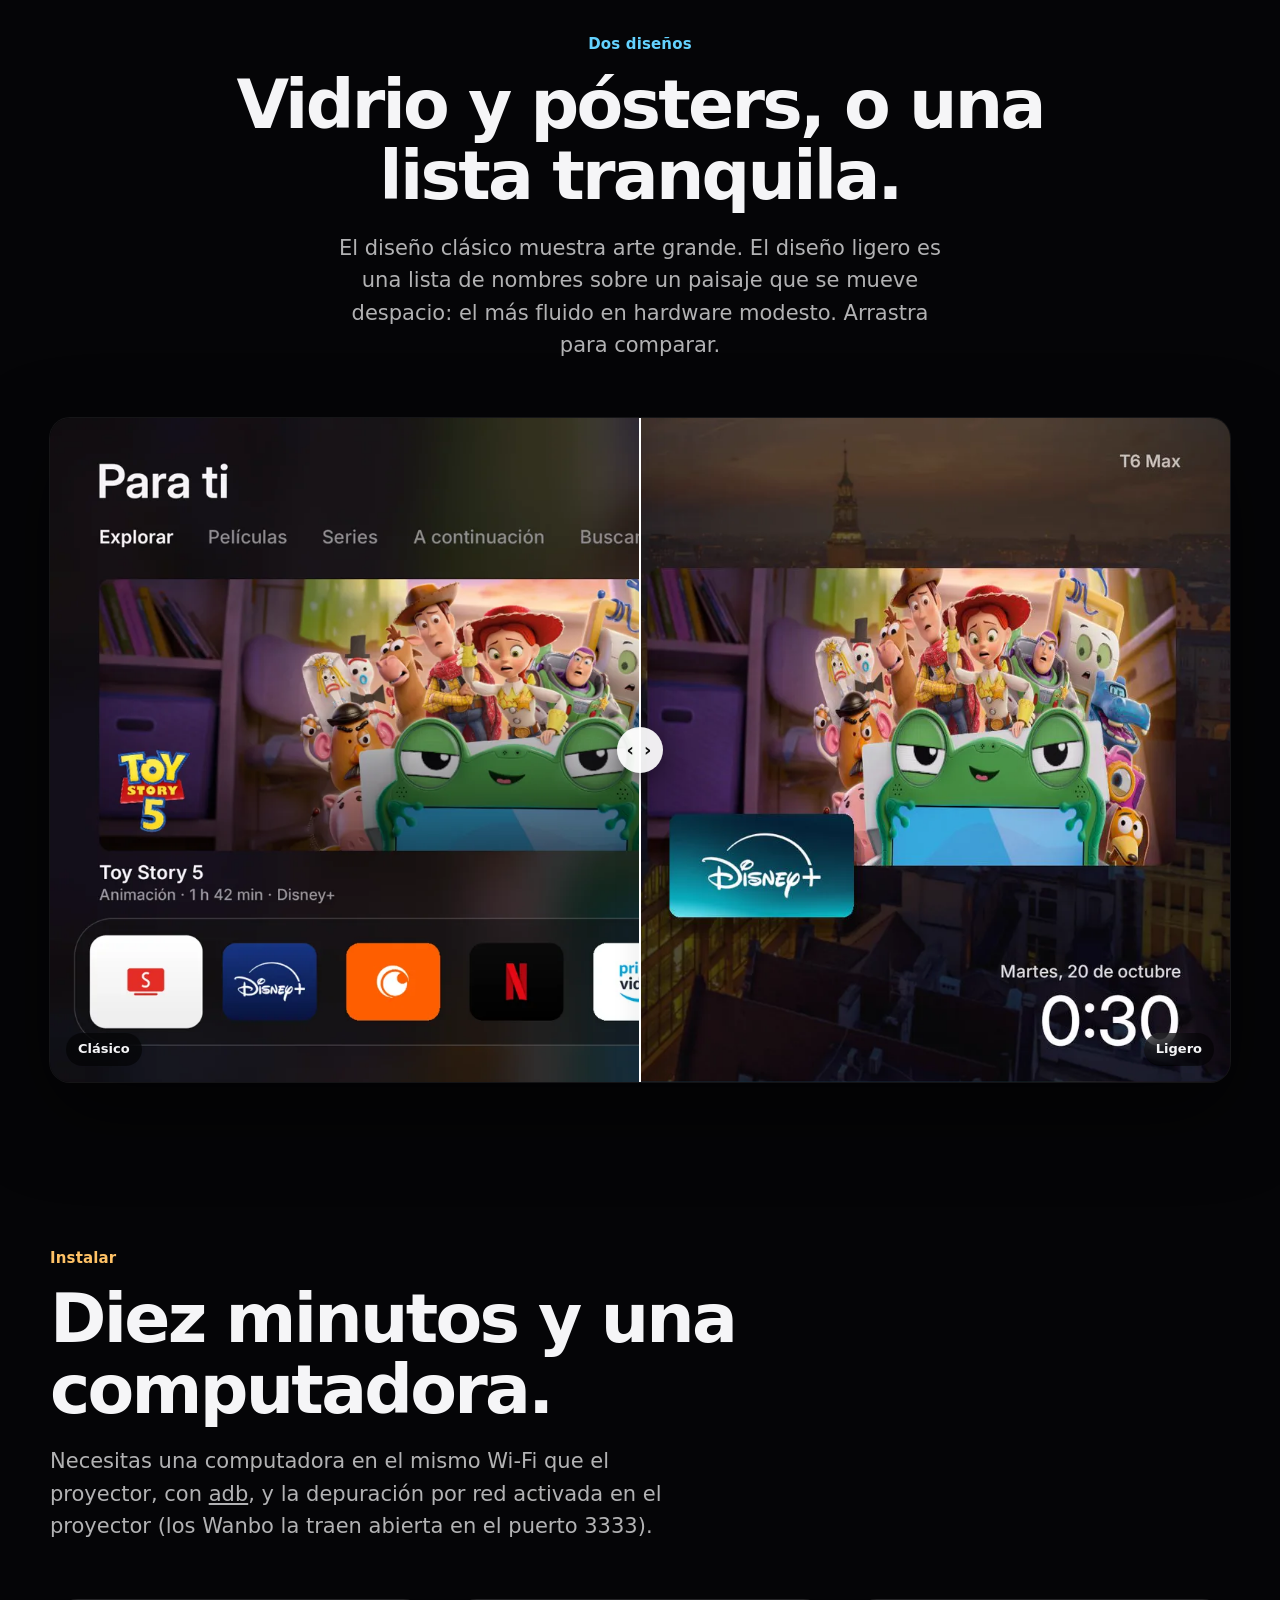
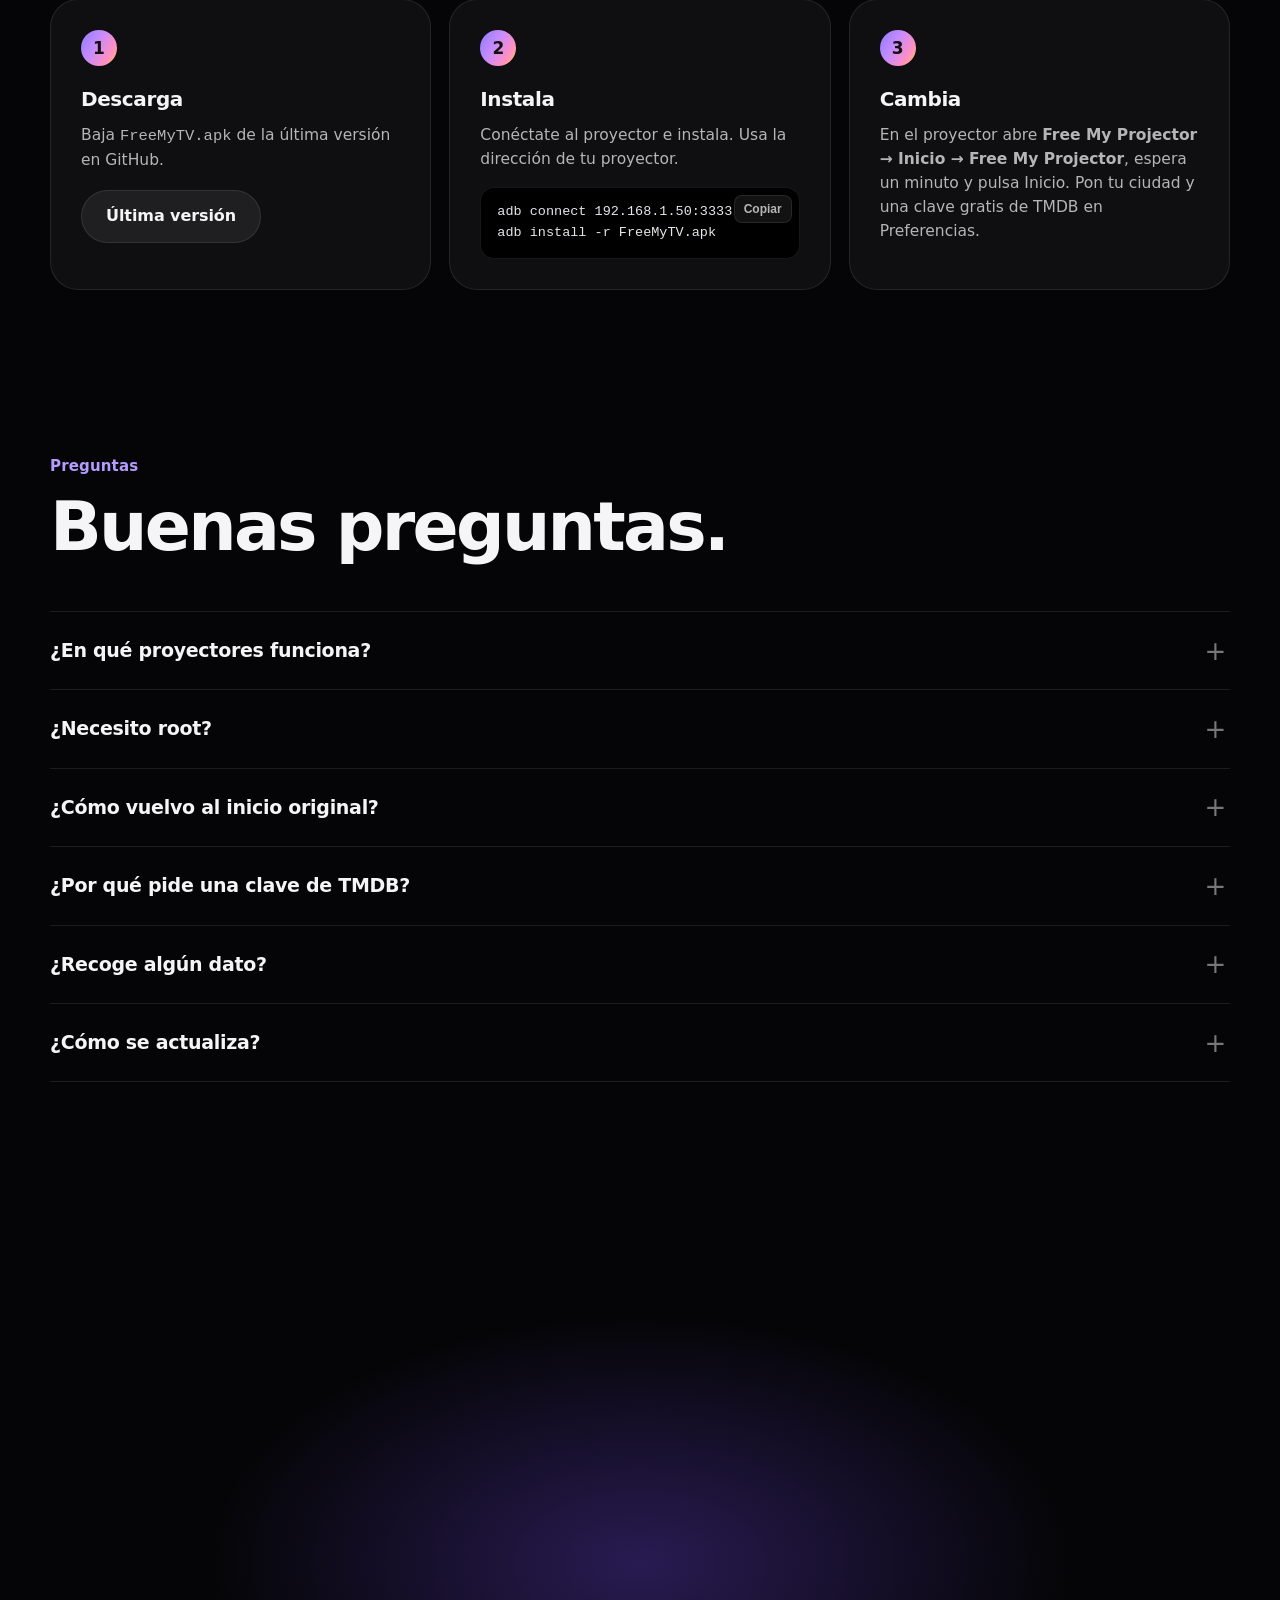
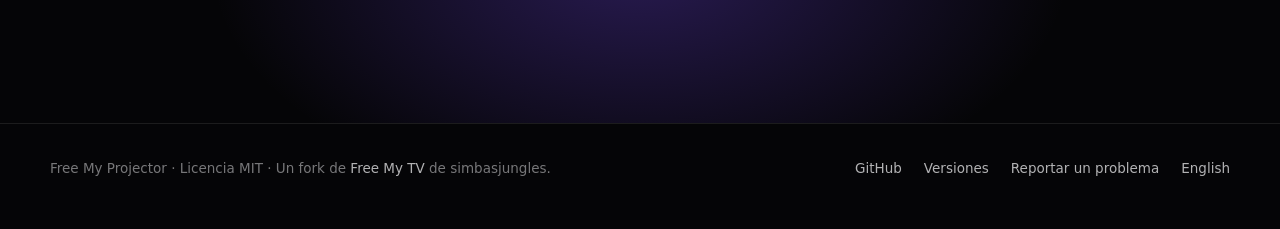
==== commit d8236623: "docs(site): voice search, Home button and what a stock Wanbo gets Co-Authored-By: Claude Opus 5.5 <n" ====
--- a/docs/es/index.html
+++ b/docs/es/index.html
@@ -20,7 +20,7 @@
   <link rel="icon" href="../assets/logo.svg" type="image/svg+xml">
   <link rel="apple-touch-icon" href="../assets/icon-180.png">
   <link rel="preload" href="../assets/fonts/InterVariable.ttf" as="font" type="font/ttf" crossorigin>
-  <link rel="stylesheet" href="../styles.css?v=2">
+  <link rel="stylesheet" href="../styles.css?v=4">
 </head>
 <body>
 
@@ -153,12 +153,14 @@
 
       <div class="feats">
         <div class="feat reveal" style="--c:#b49bff"><i style="--icon:url(assets/symbols/tv.png)"></i><h3>Keystone</h3><p>Endereza la imagen desde el sillón.</p></div>
+        <div class="feat reveal" style="--c:#0a84ff"><i style="--icon:url(assets/symbols/voice.png)"></i><h3>Búsqueda por voz</h3><p>Mantén el micrófono: «películas de terror», «abre Netflix», «apaga en 30 minutos». Las preguntas van a Google.</p></div>
+        <div class="feat reveal" style="--c:#30d158"><i style="--icon:url(assets/symbols/play.png)"></i><h3>Botón Inicio</h3><p>En Wanbo, el Inicio del control abre este inicio, desde cualquier app.</p></div>
         <div class="feat reveal" style="--c:#64d2ff"><i style="--icon:url(assets/symbols/focus.png)"></i><h3>Asistente de pantalla</h3><p>Enfoque, forma y brillo en tres pasos.</p></div>
         <div class="feat reveal" style="--c:#ffc266"><i style="--icon:url(assets/symbols/sunny.png)"></i><h3>Lámpara Eco y Noche</h3><p>Menos brillo, menos calor y menos ruido para las pelis tarde.</p></div>
         <div class="feat reveal" style="--c:#ff7ab6"><i style="--icon:url(assets/symbols/music.png)"></i><h3>Solo audio</h3><p>Lámpara apagada, música encendida. Cualquier botón trae la imagen.</p></div>
         <div class="feat reveal" style="--c:#ff9f0a"><i style="--icon:url(assets/symbols/movie.png)"></i><h3>Escenas</h3><p>Cine, Deportes o Música: imagen y sonido de una vez.</p></div>
         <div class="feat reveal" style="--c:#30d158"><i style="--icon:url(assets/symbols/sync.png)"></i><h3>Hz automático</h3><p>El panel sigue los cuadros por segundo del video. Sin tirones.</p></div>
-        <div class="feat reveal" style="--c:#64d2ff"><i style="--icon:url(assets/symbols/voice.png)"></i><h3>Diálogos claros</h3><p>Voces arriba, explosiones abajo, para las noches tranquilas.</p></div>
+        <div class="feat reveal" style="--c:#64d2ff"><i style="--icon:url(assets/symbols/speaker.png)"></i><h3>Diálogos claros</h3><p>Voces arriba, explosiones abajo, para las noches tranquilas.</p></div>
         <div class="feat reveal" style="--c:#bf5af2"><i style="--icon:url(assets/symbols/bedtime.png)"></i><h3>Hora de dormir</h3><p>A tu hora, un panel discreto ofrece apagar en 30 minutos.</p></div>
         <div class="feat reveal" style="--c:#ff453a"><i style="--icon:url(assets/symbols/thermometer.png)"></i><h3>Vigila el calor</h3><p>Avisa antes de que se caliente demasiado, y cuenta las horas de lámpara.</p></div>
         <div class="feat reveal" style="--c:#b49bff"><i style="--icon:url(assets/symbols/memory.png)"></i><h3>Memoria</h3><p>La memoria libre de un vistazo; púlsalo para cerrar lo inactivo.</p></div>
@@ -247,7 +249,7 @@
       <h2 class="reveal">Buenas preguntas.</h2>
       <div class="faq reveal">
         <details><summary>¿En qué proyectores funciona?</summary><p>Android 9 o superior, con depuración por red. Está hecho y probado en un Wanbo T6 Max (Amlogic T972); el keystone, el enfoque, la lámpara y el ventilador usan ese hardware y simplemente no aparecen donde no pueden funcionar. El inicio, el Centro de control, las letras y el protector funcionan en cualquier equipo Android TV.</p></details>
-        <details><summary>¿Necesito root?</summary><p>No. Usa la propia depuración por red del proyector, la misma con la que lo instalaste, para cambiar el inicio y llegar a algunos ajustes.</p></details>
+        <details><summary>¿Necesito root?</summary><p>No. Usa la propia depuración por red del proyector, la misma con la que lo instalaste, para cambiar el inicio y llegar a algunos ajustes. En un Wanbo de fábrica funciona todo lo de arriba salvo unos extras que necesitan la ROM de la comunidad (Hz automático, temporizador de apagado, escenas con sonido, mover la lente a mano); esos simplemente no aparecen.</p></details>
         <details><summary>¿Cómo vuelvo al inicio original?</summary><p>Abre Free My Projector → Inicio → Original. Tu inicio, protector y apps vuelven como estaban. Si el nuevo inicio se cierra tres veces en cinco minutos, vuelve solo.</p></details>
         <details><summary>¿Por qué pide una clave de TMDB?</summary><p>Las recomendaciones, el arte y las fichas vienen de The Movie Database. Una clave personal es gratis y toma dos minutos; sin ella igual tienes el inicio, un reloj grande y todo lo demás.</p></details>
         <details><summary>¿Recoge algún dato?</summary><p>Sin cuenta y sin analíticas. Habla con TMDB, Open-Meteo (clima y aire), Wikimedia Commons (fondos), lrclib (letras) y GitHub (actualizaciones), y nada más.</p></details>
@@ -280,6 +282,6 @@
   </div>
 </footer>
 
-<script src="../app.js?v=2" defer></script>
+<script src="../app.js?v=4" defer></script>
 </body>
 </html>
--- a/docs/styles.css
+++ b/docs/styles.css
@@ -232,6 +232,8 @@
 }
 .compare .tag { position: absolute; bottom: 16px; padding: 6px 12px; border-radius: 99px; font-size: 13px; font-weight: 600; background: rgba(0,0,0,.55); backdrop-filter: blur(10px); -webkit-backdrop-filter: blur(10px); }
 .compare .tag.l { left: 16px; } .compare .tag.r { right: 16px; }
+.compare .tag { transition: opacity .25s ease; }
+.compare .tag.gone { opacity: 0; }
 .compare:focus-visible { outline: 2px solid var(--violet); outline-offset: 4px; }
 
 /* Install */
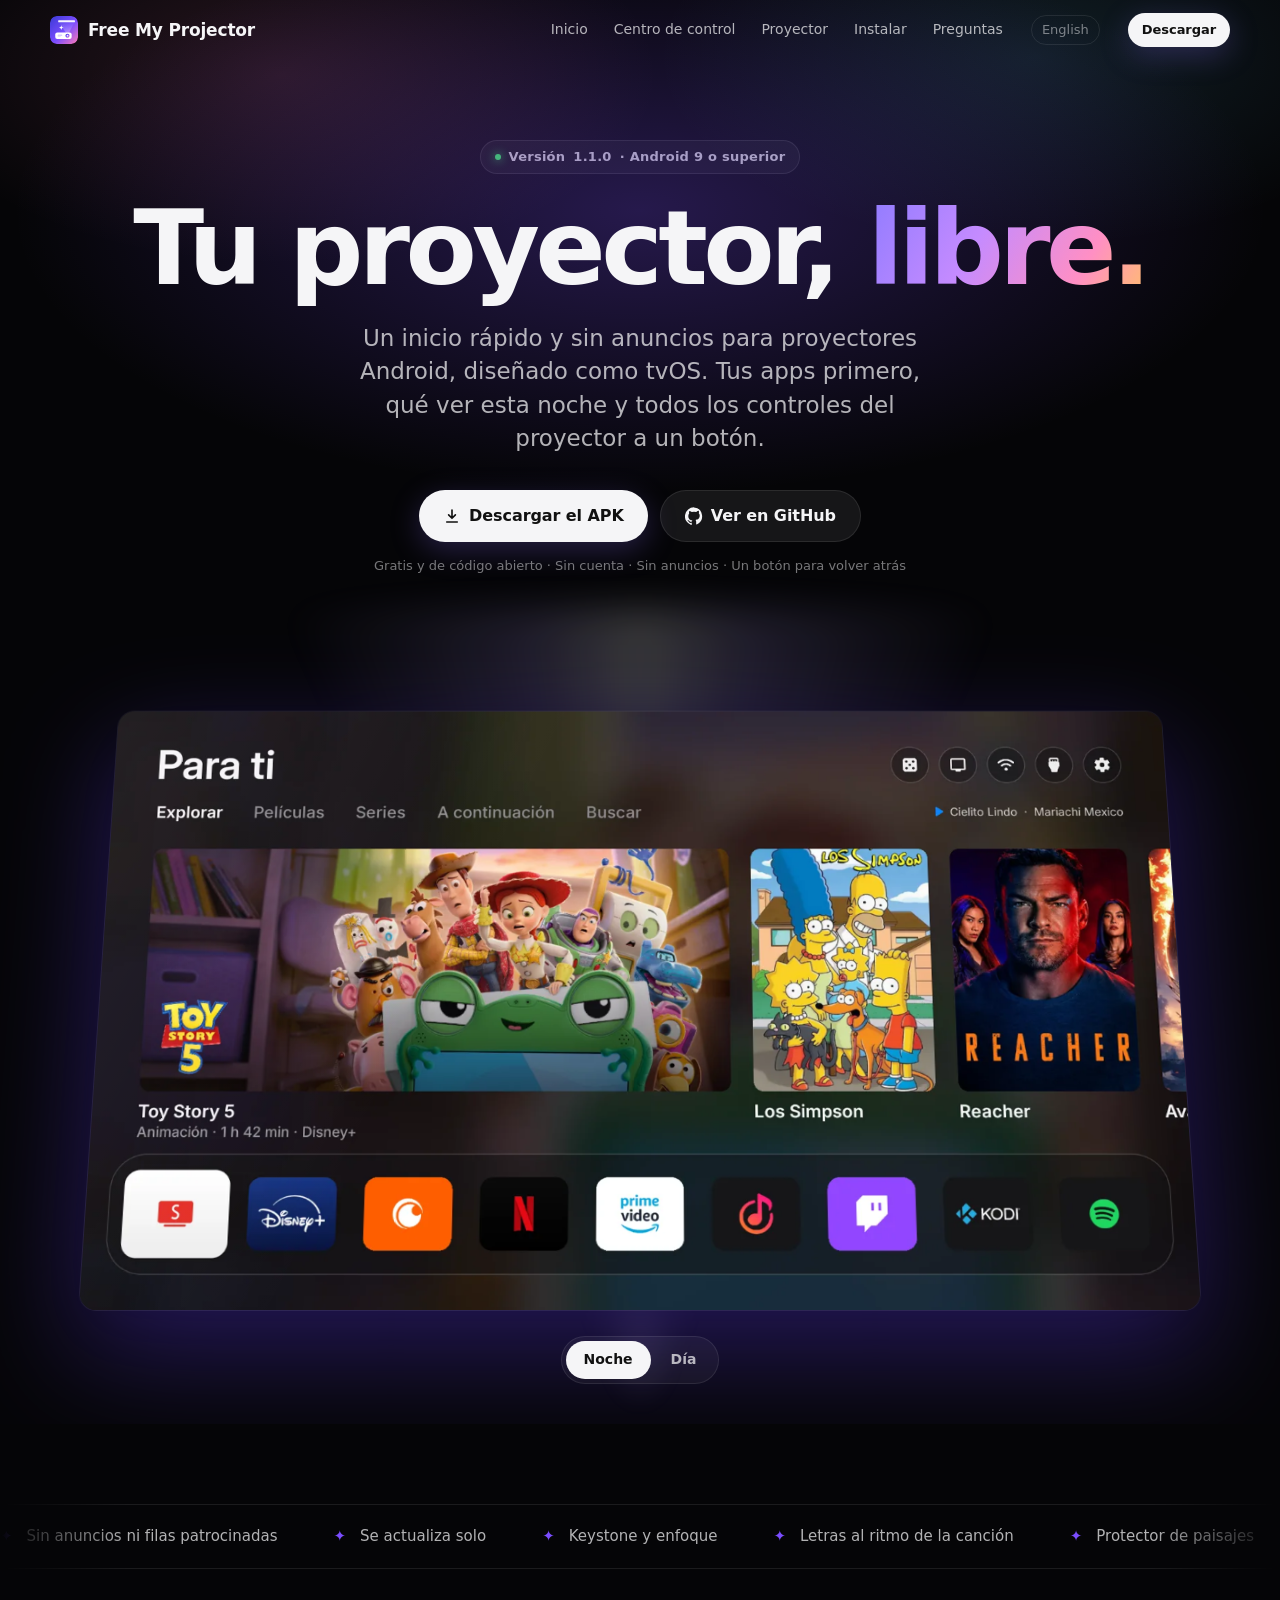
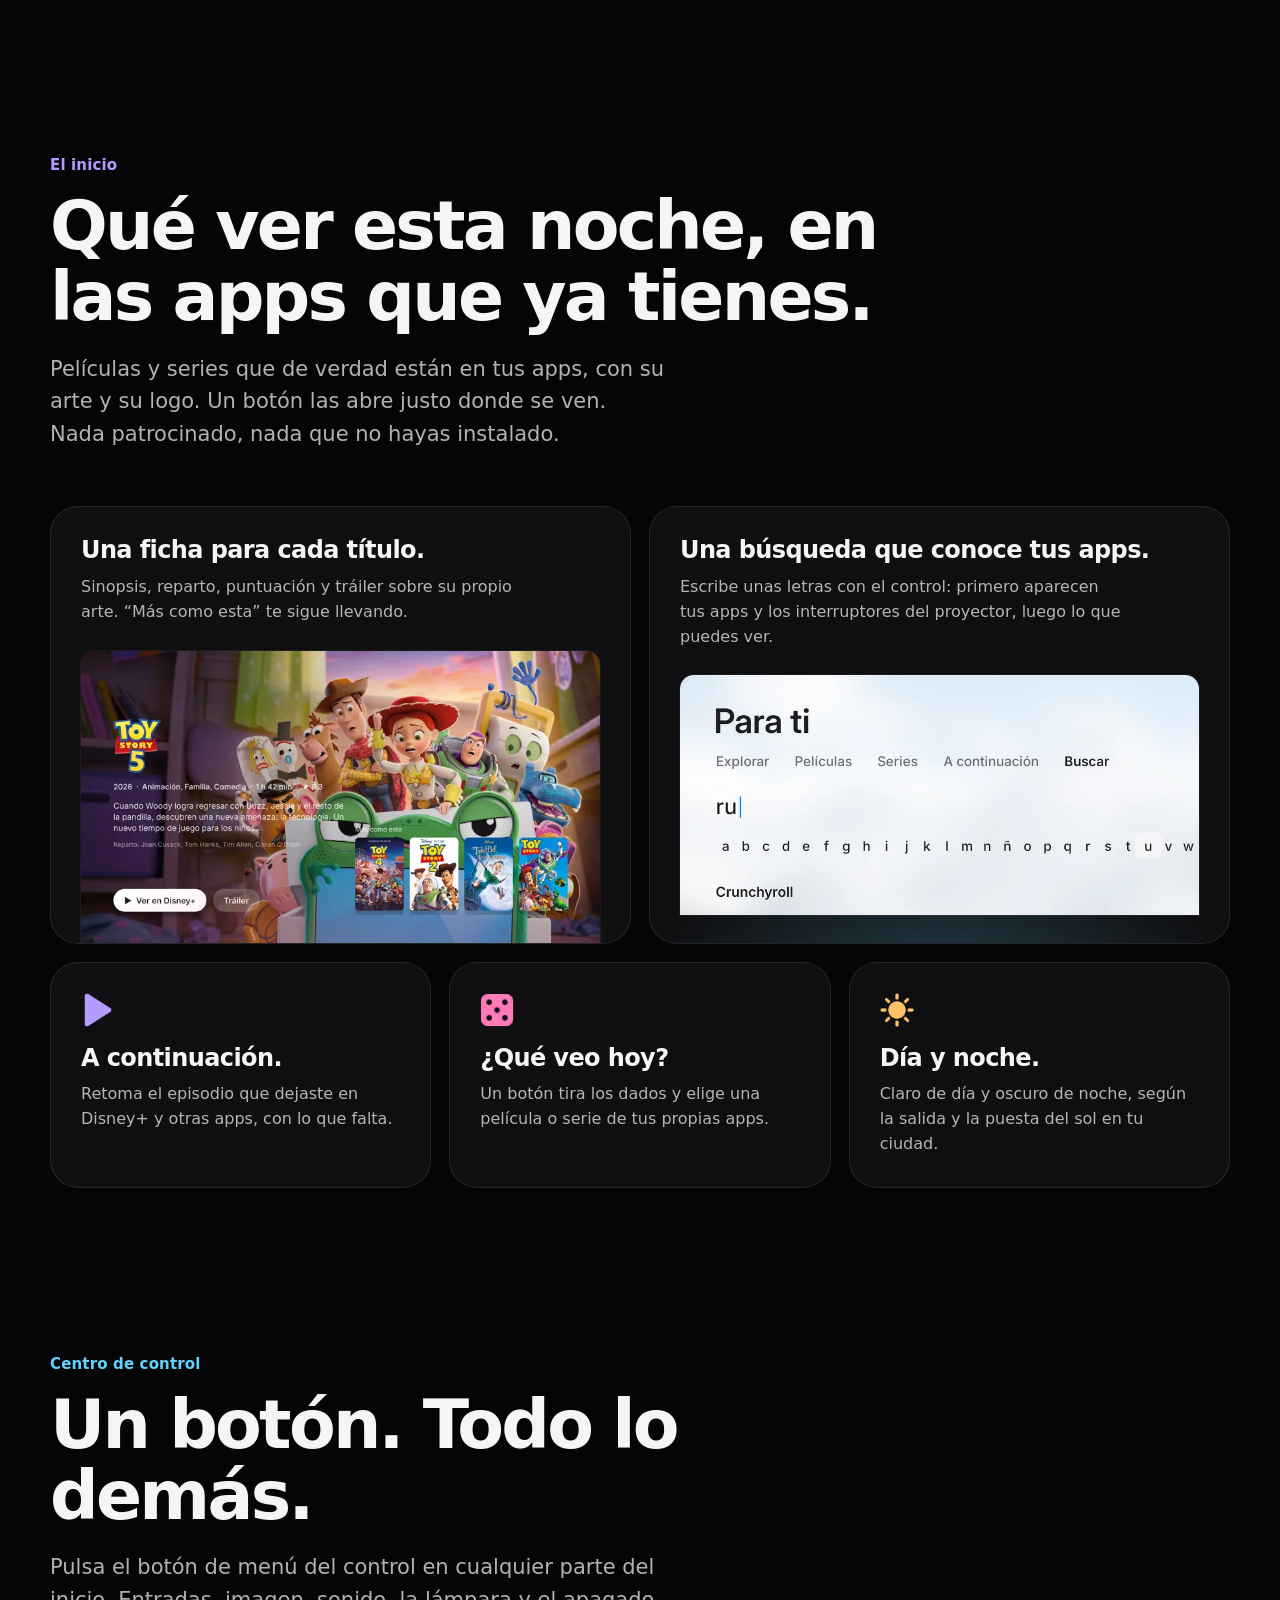
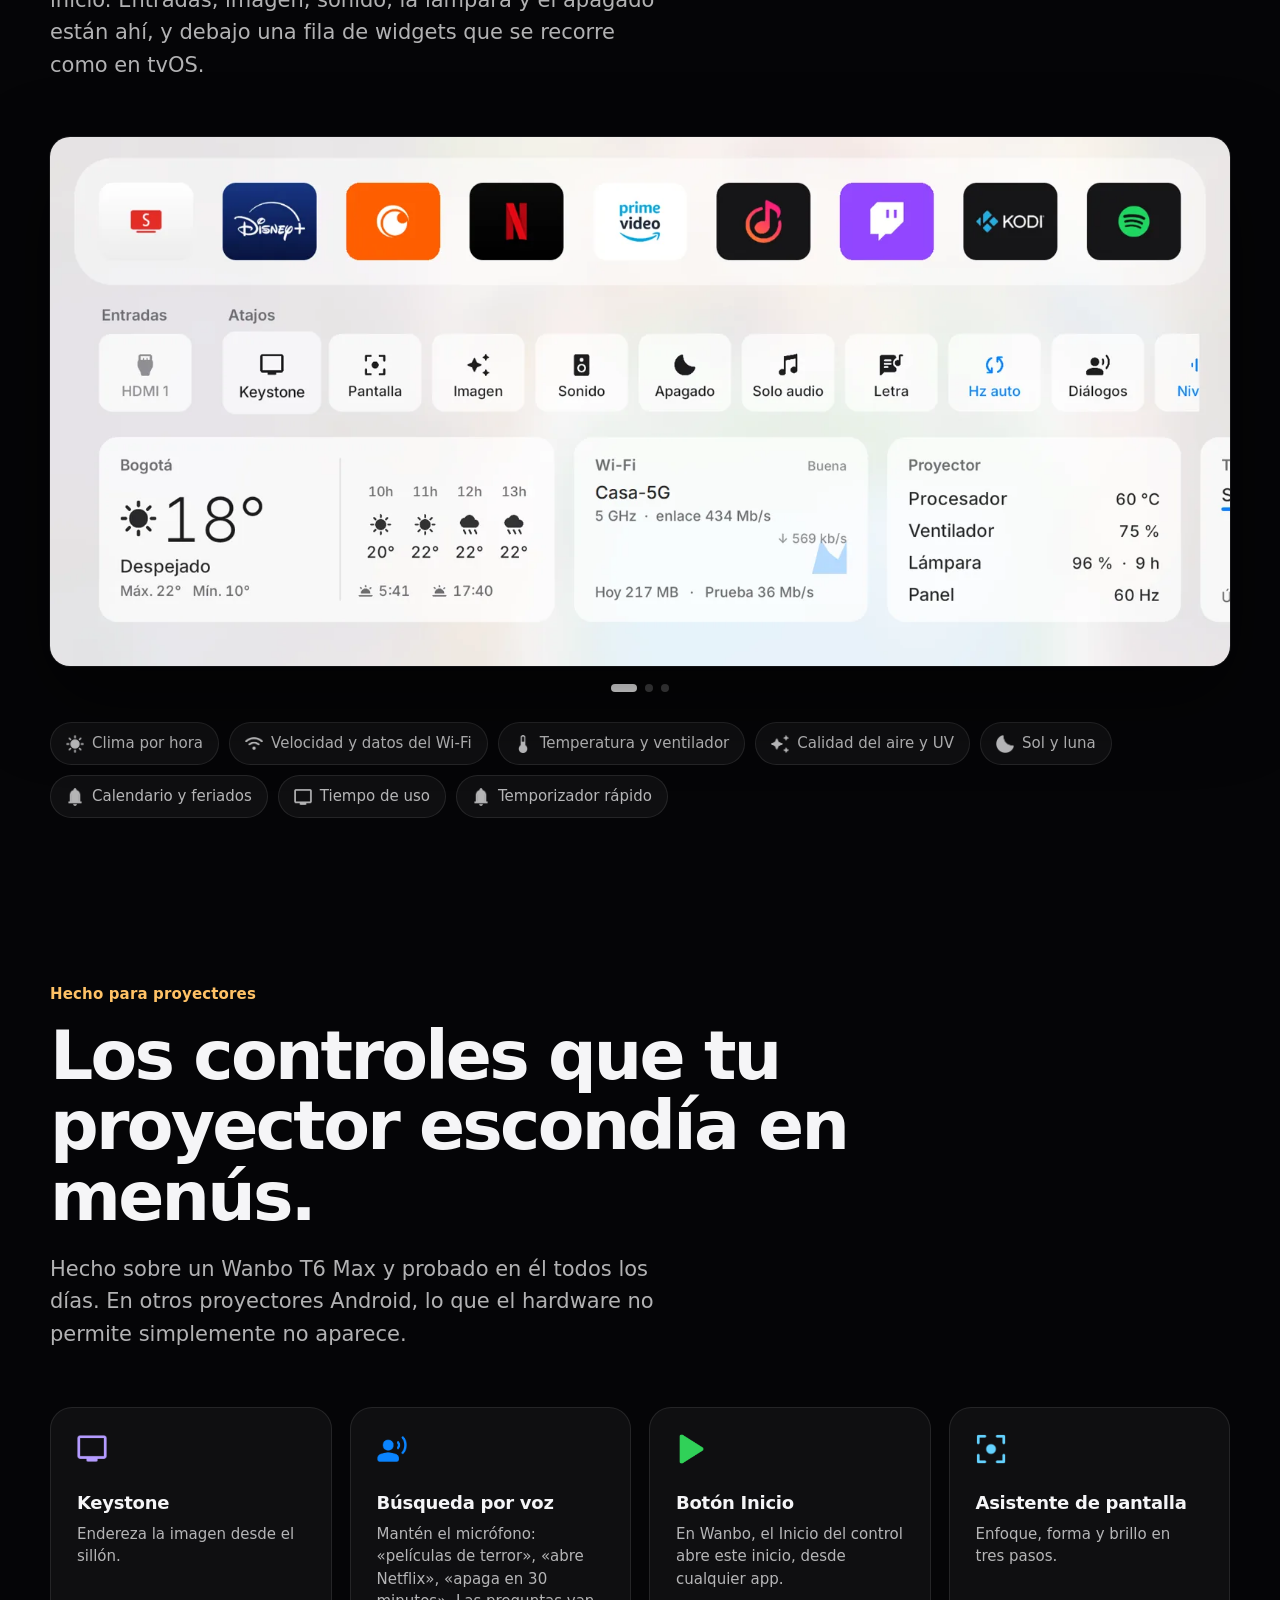
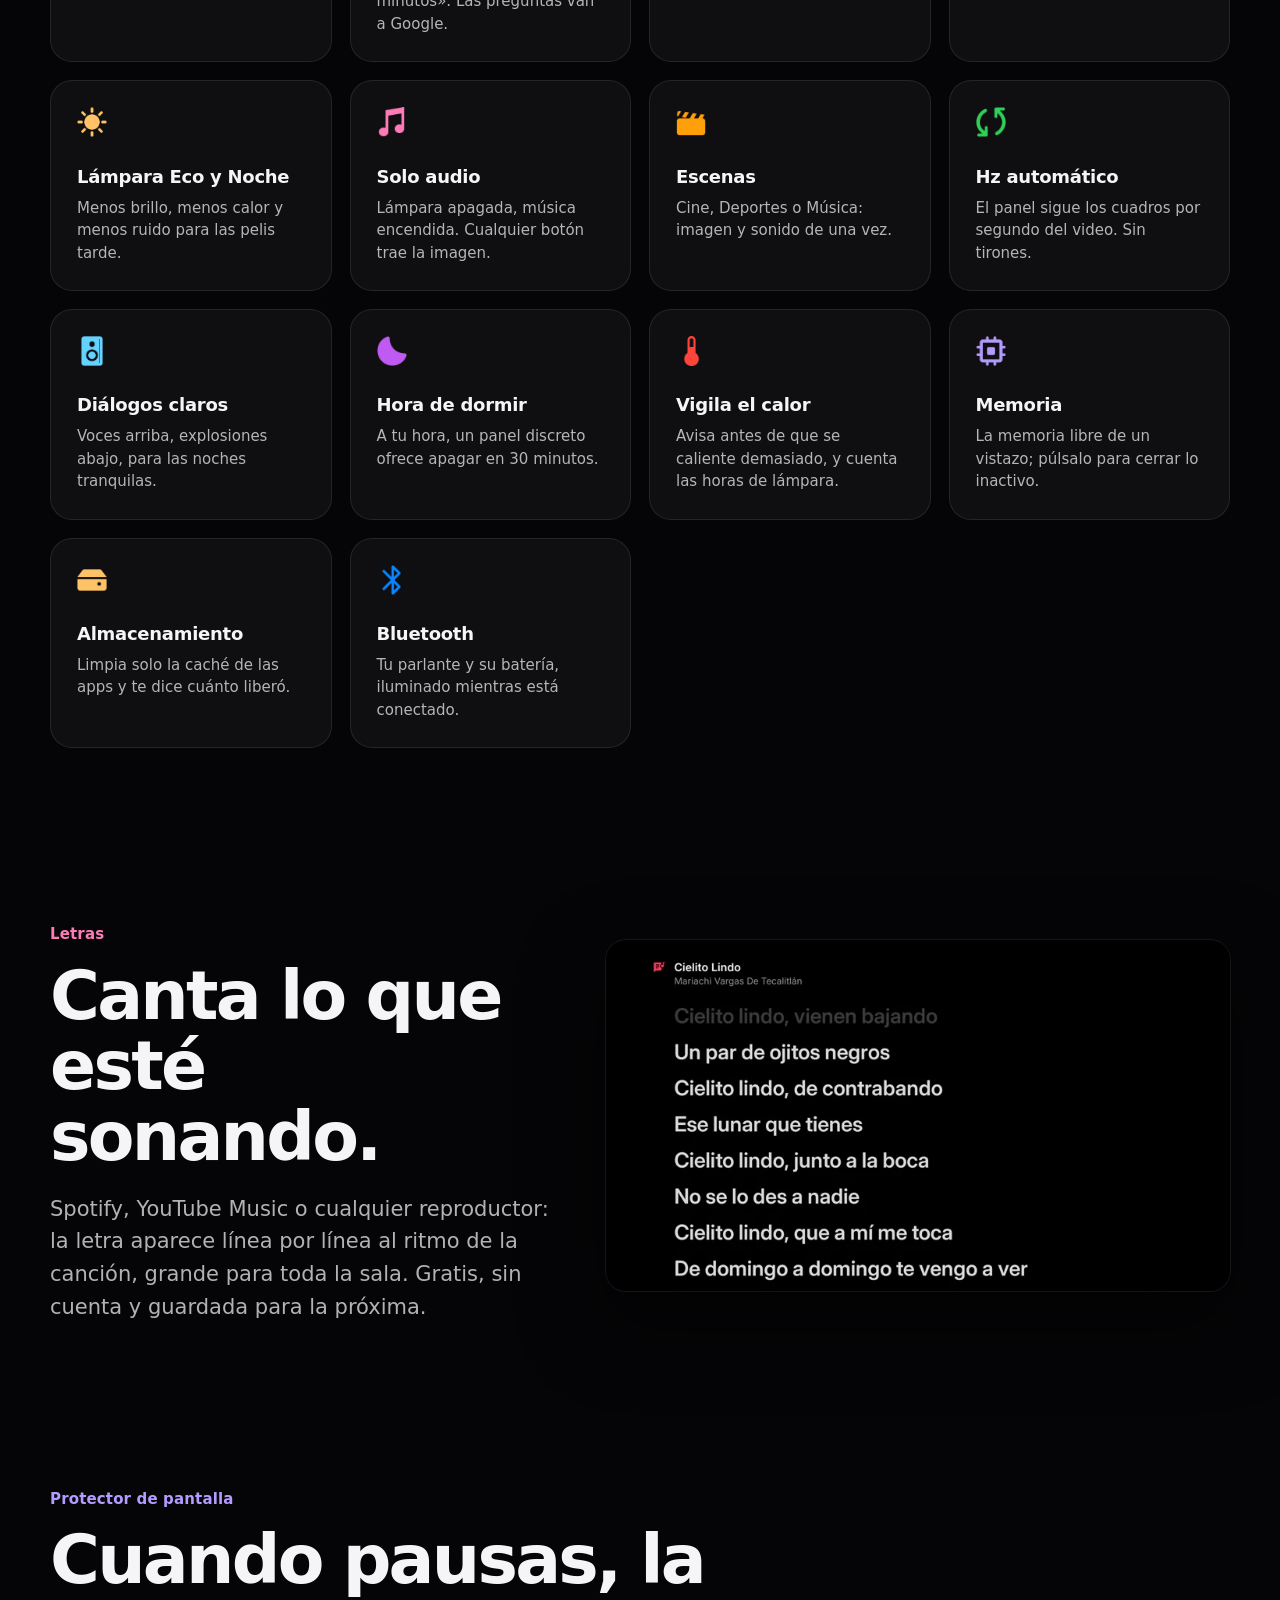
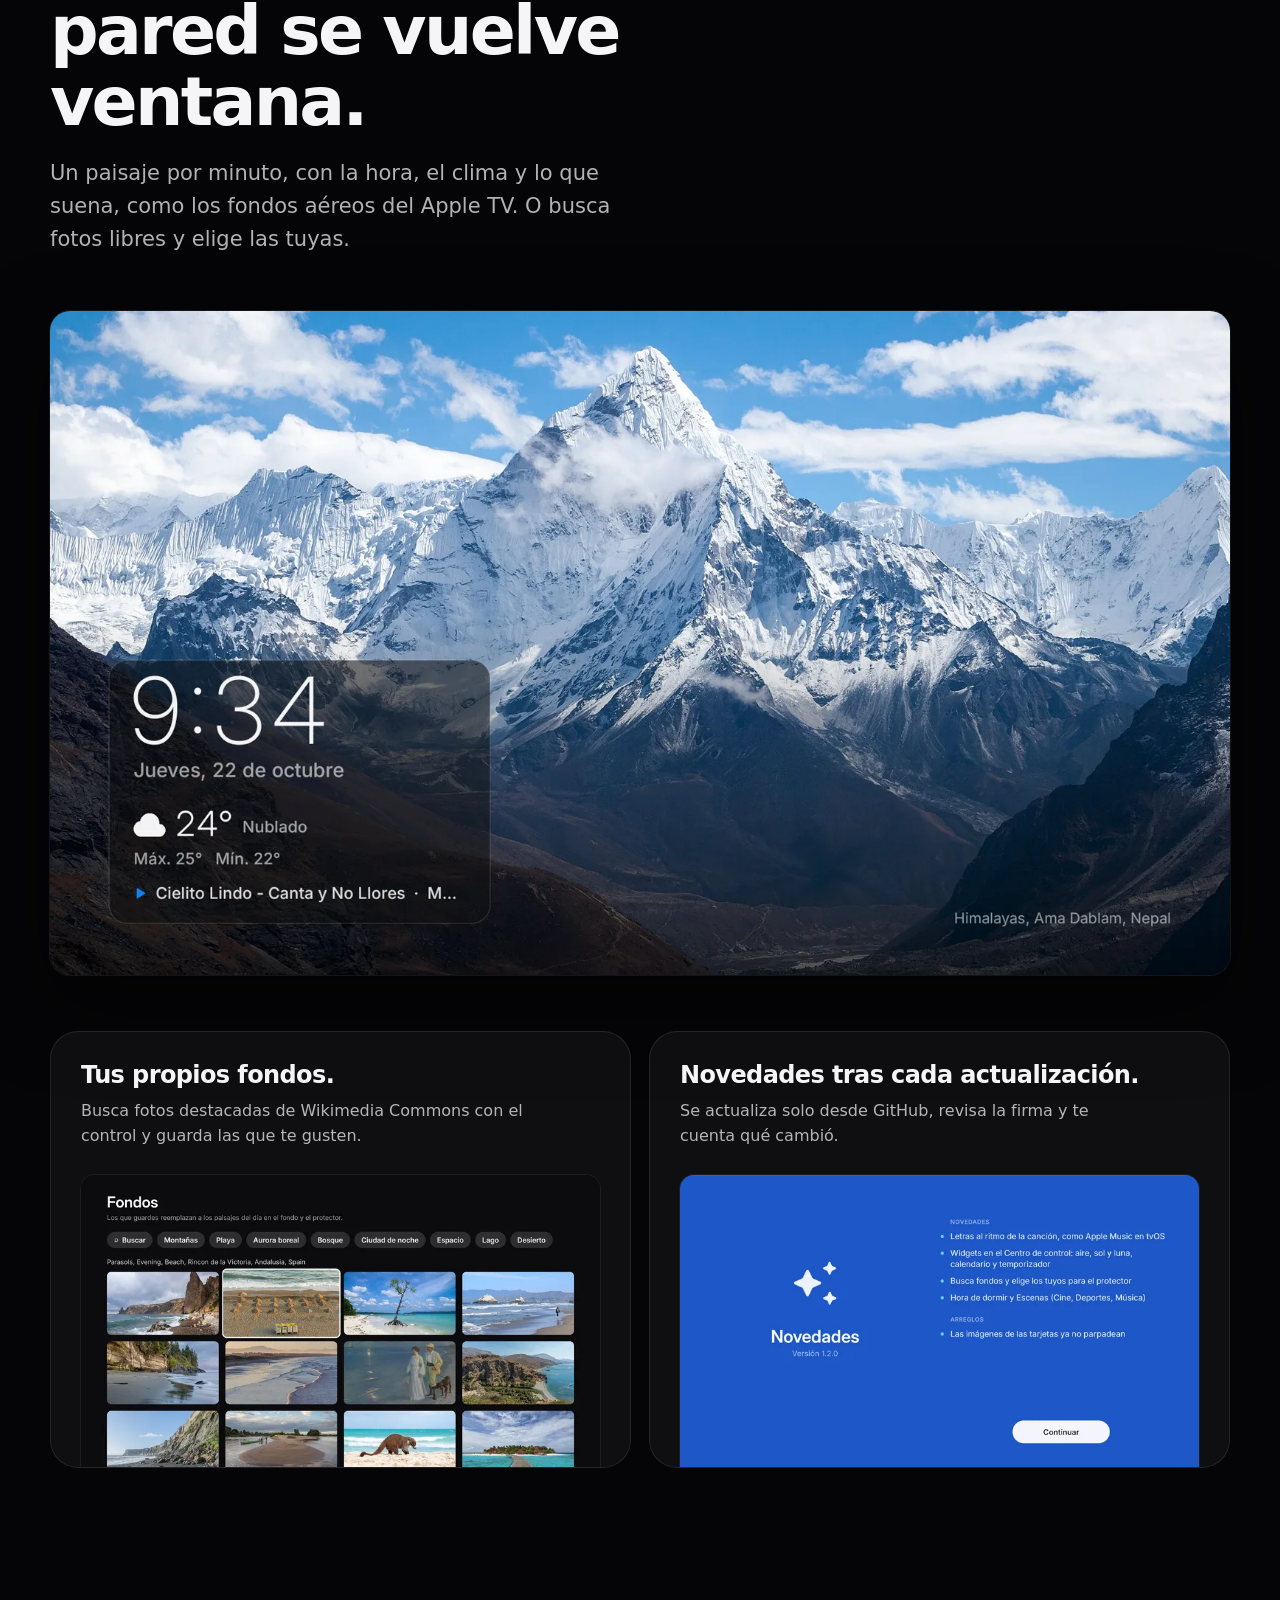
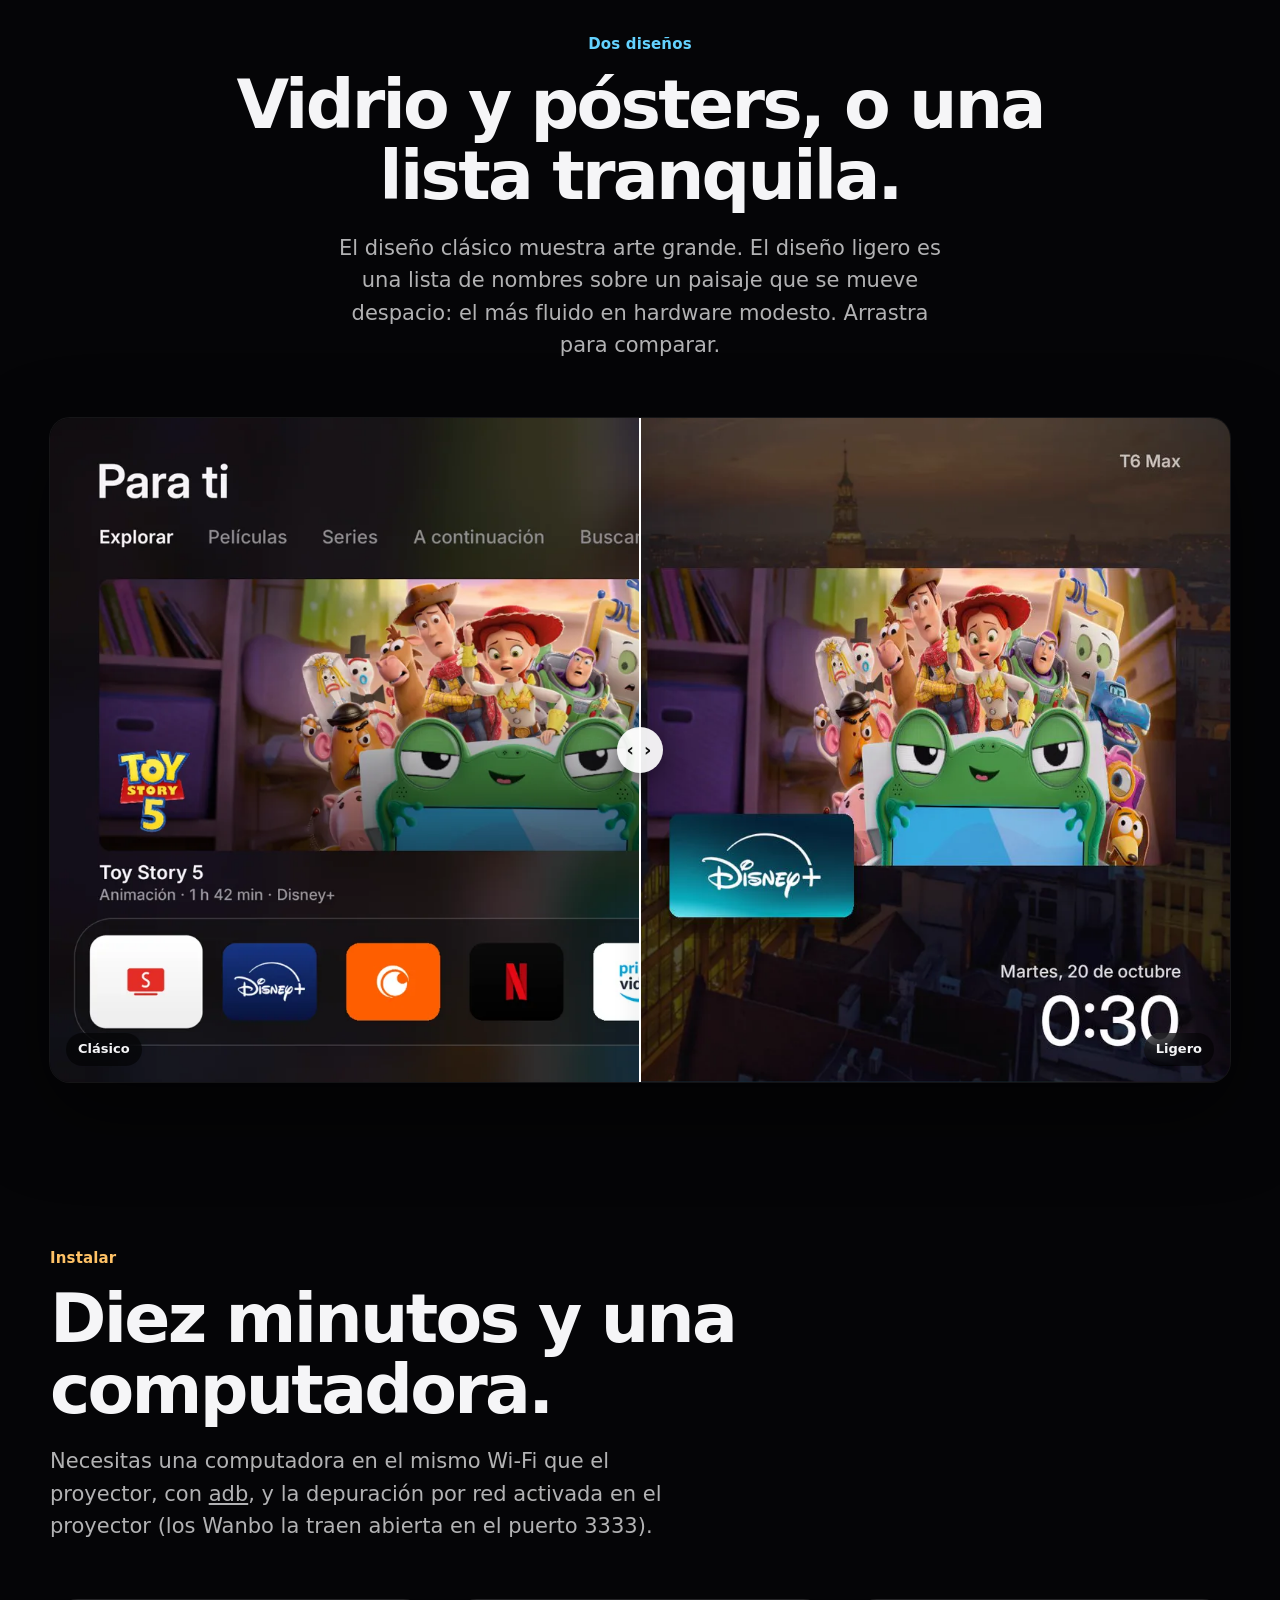
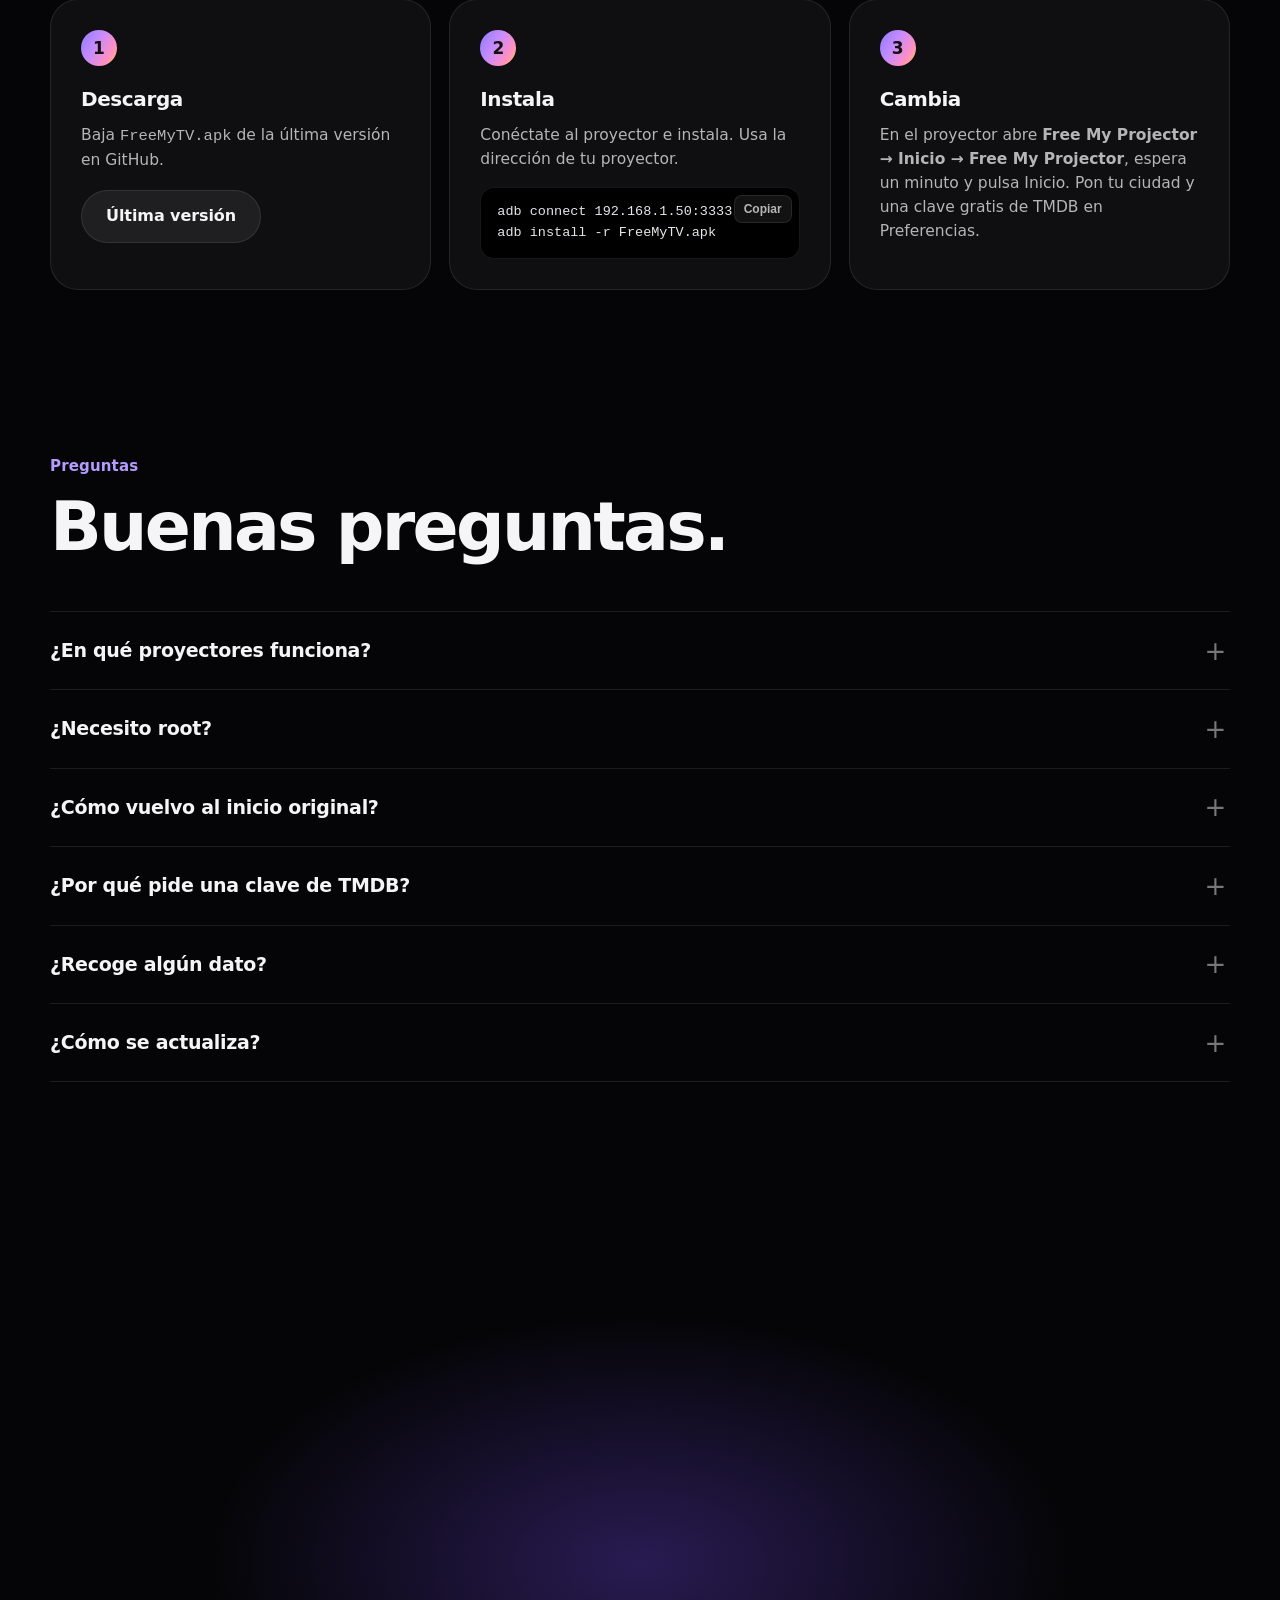
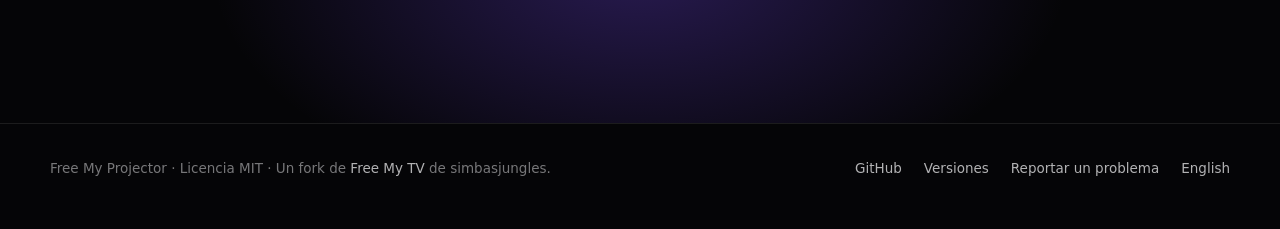
==== commit a0718dd8: "docs(site): Original keeps working after a reinstall Co-Authored-By: Claude Opus 5.5 <noreply@anthro" ====
--- a/docs/es/index.html
+++ b/docs/es/index.html
@@ -250,7 +250,7 @@
       <div class="faq reveal">
         <details><summary>¿En qué proyectores funciona?</summary><p>Android 9 o superior, con depuración por red. Está hecho y probado en un Wanbo T6 Max (Amlogic T972); el keystone, el enfoque, la lámpara y el ventilador usan ese hardware y simplemente no aparecen donde no pueden funcionar. El inicio, el Centro de control, las letras y el protector funcionan en cualquier equipo Android TV.</p></details>
         <details><summary>¿Necesito root?</summary><p>No. Usa la propia depuración por red del proyector, la misma con la que lo instalaste, para cambiar el inicio y llegar a algunos ajustes. En un Wanbo de fábrica funciona todo lo de arriba salvo unos extras que necesitan la ROM de la comunidad (Hz automático, temporizador de apagado, escenas con sonido, mover la lente a mano); esos simplemente no aparecen.</p></details>
-        <details><summary>¿Cómo vuelvo al inicio original?</summary><p>Abre Free My Projector → Inicio → Original. Tu inicio, protector y apps vuelven como estaban. Si el nuevo inicio se cierra tres veces en cinco minutos, vuelve solo.</p></details>
+        <details><summary>¿Cómo vuelvo al inicio original?</summary><p>Abre Free My Projector → Inicio → Original. Tu inicio, protector y apps vuelven como estaban. Si el nuevo inicio se cierra tres veces en cinco minutos, vuelve solo. Y aunque desinstales y reinstales la app, sigue sabiendo qué apagó.</p></details>
         <details><summary>¿Por qué pide una clave de TMDB?</summary><p>Las recomendaciones, el arte y las fichas vienen de The Movie Database. Una clave personal es gratis y toma dos minutos; sin ella igual tienes el inicio, un reloj grande y todo lo demás.</p></details>
         <details><summary>¿Recoge algún dato?</summary><p>Sin cuenta y sin analíticas. Habla con TMDB, Open-Meteo (clima y aire), Wikimedia Commons (fondos), lrclib (letras) y GitHub (actualizaciones), y nada más.</p></details>
         <details><summary>¿Cómo se actualiza?</summary><p>Una vez al día revisa la última versión de este proyecto en GitHub y la instala solo si es más nueva y está firmada con la misma clave. Después de actualizar, una hoja te muestra las novedades.</p></details>
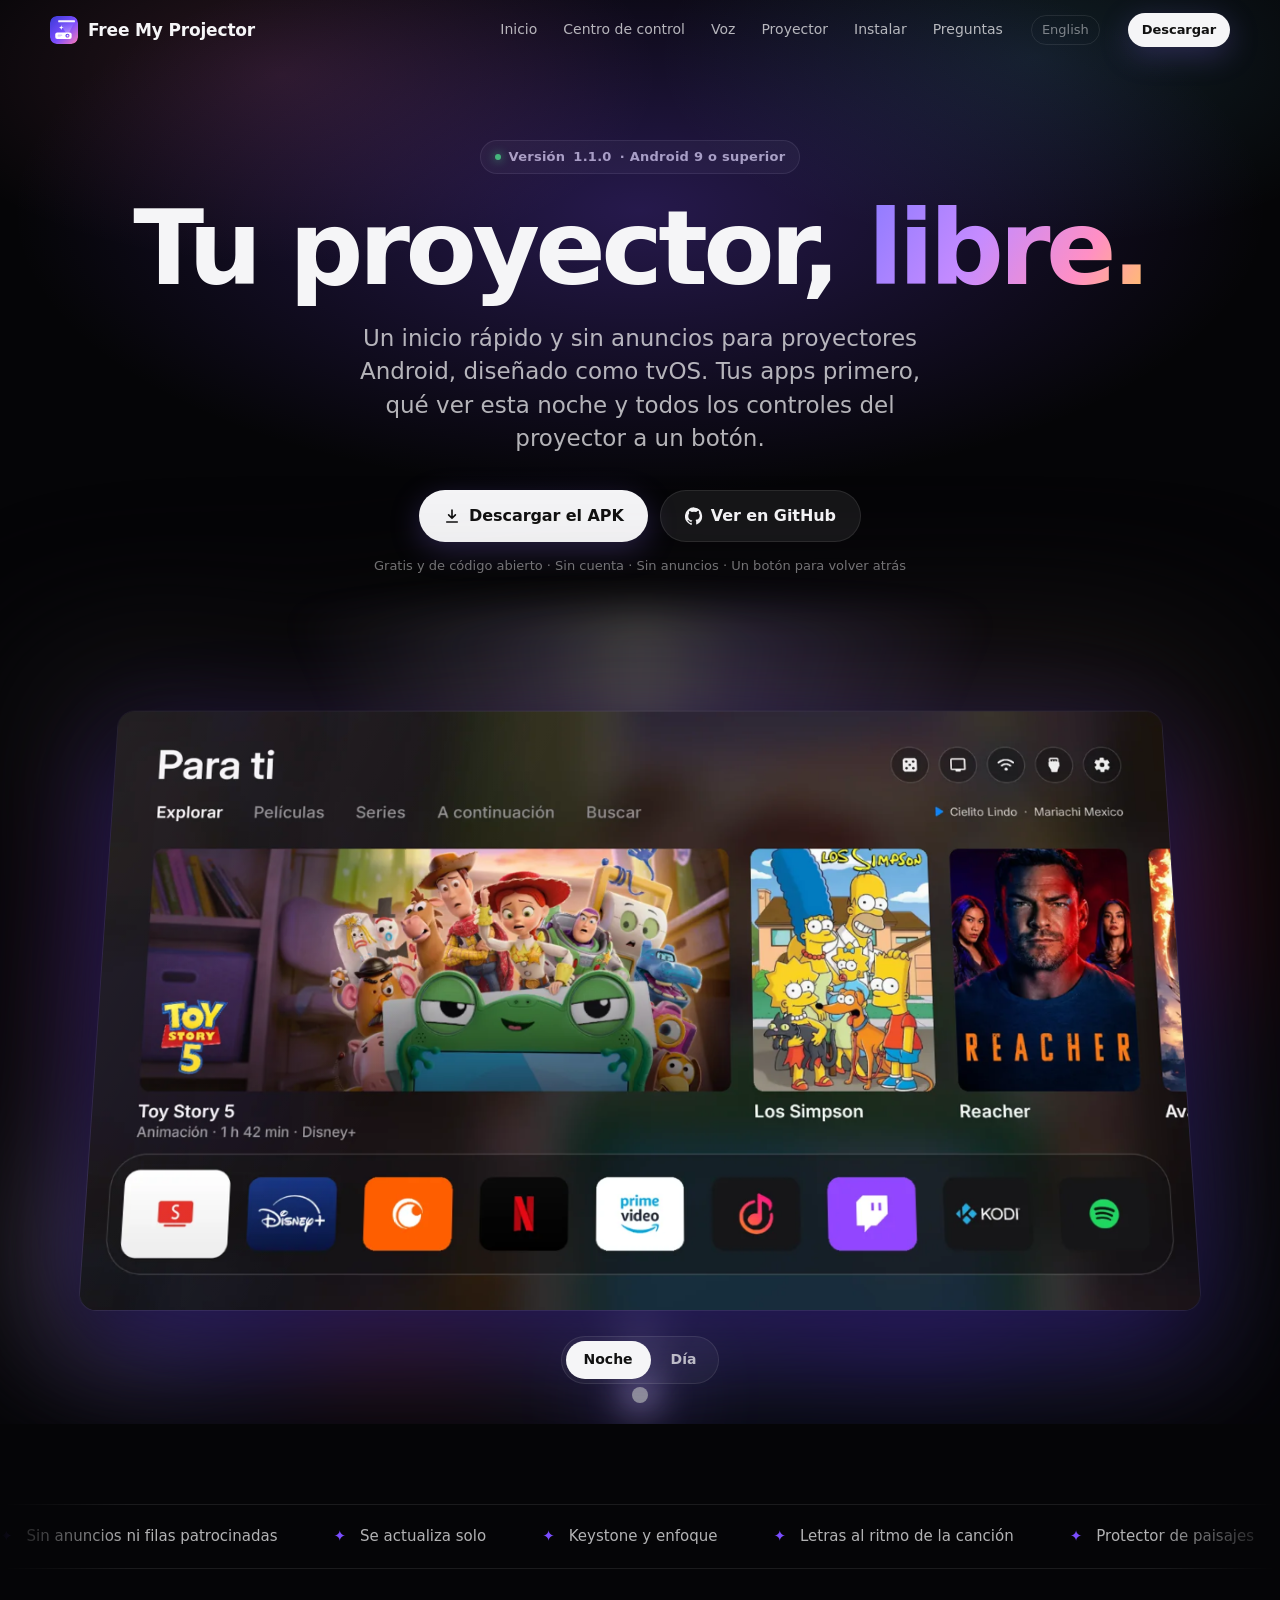
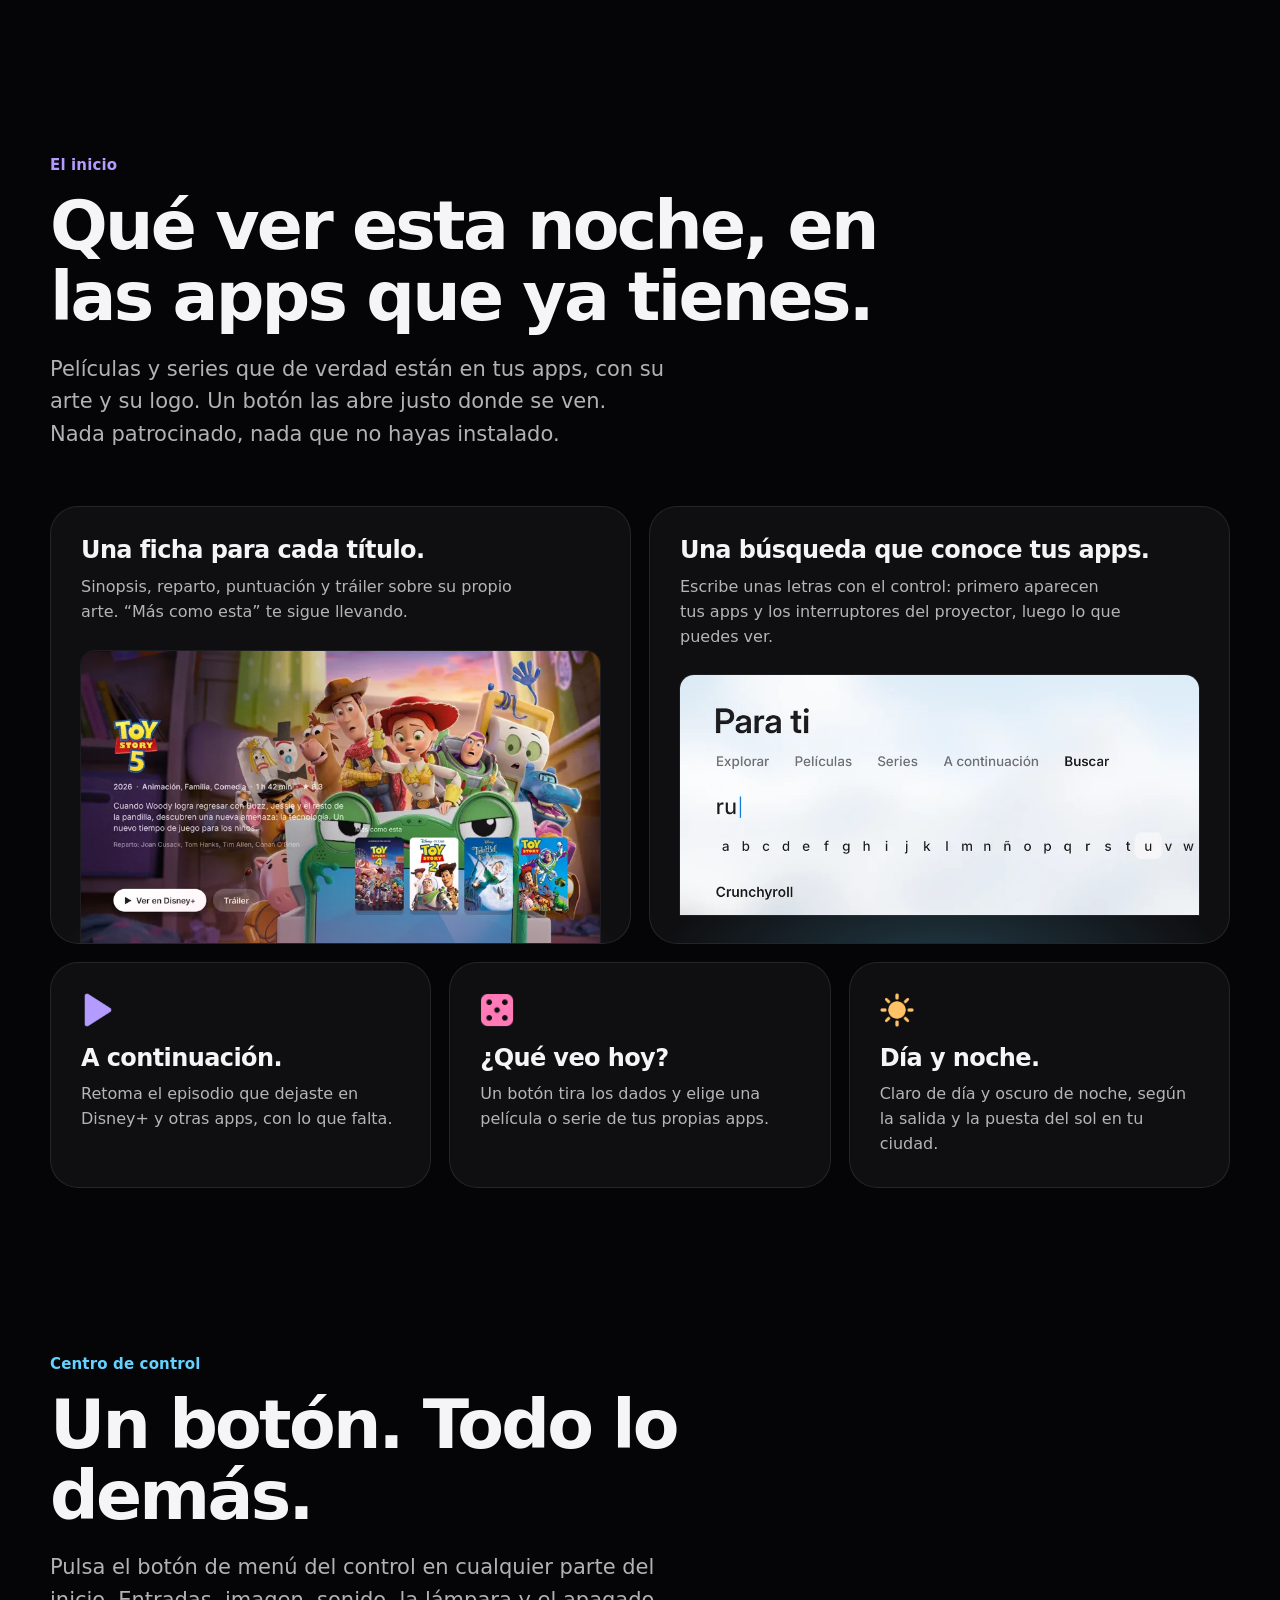
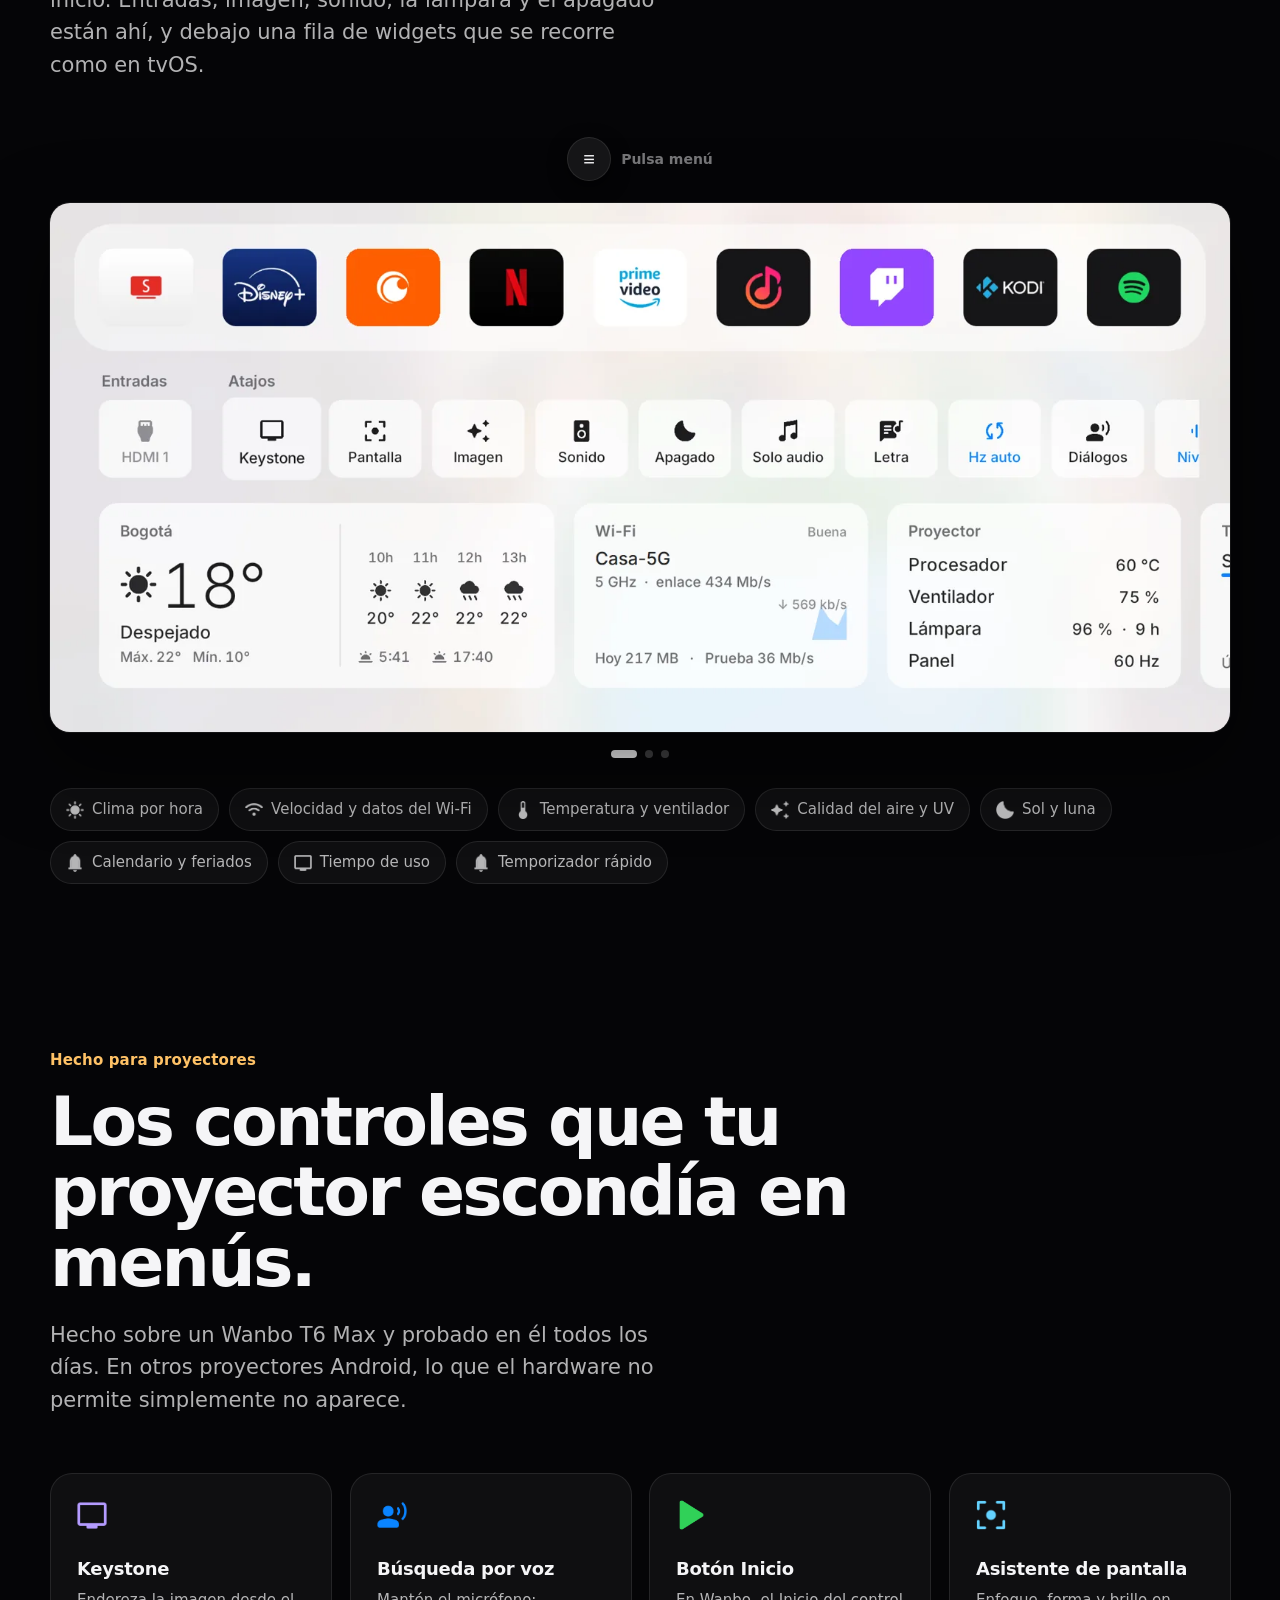
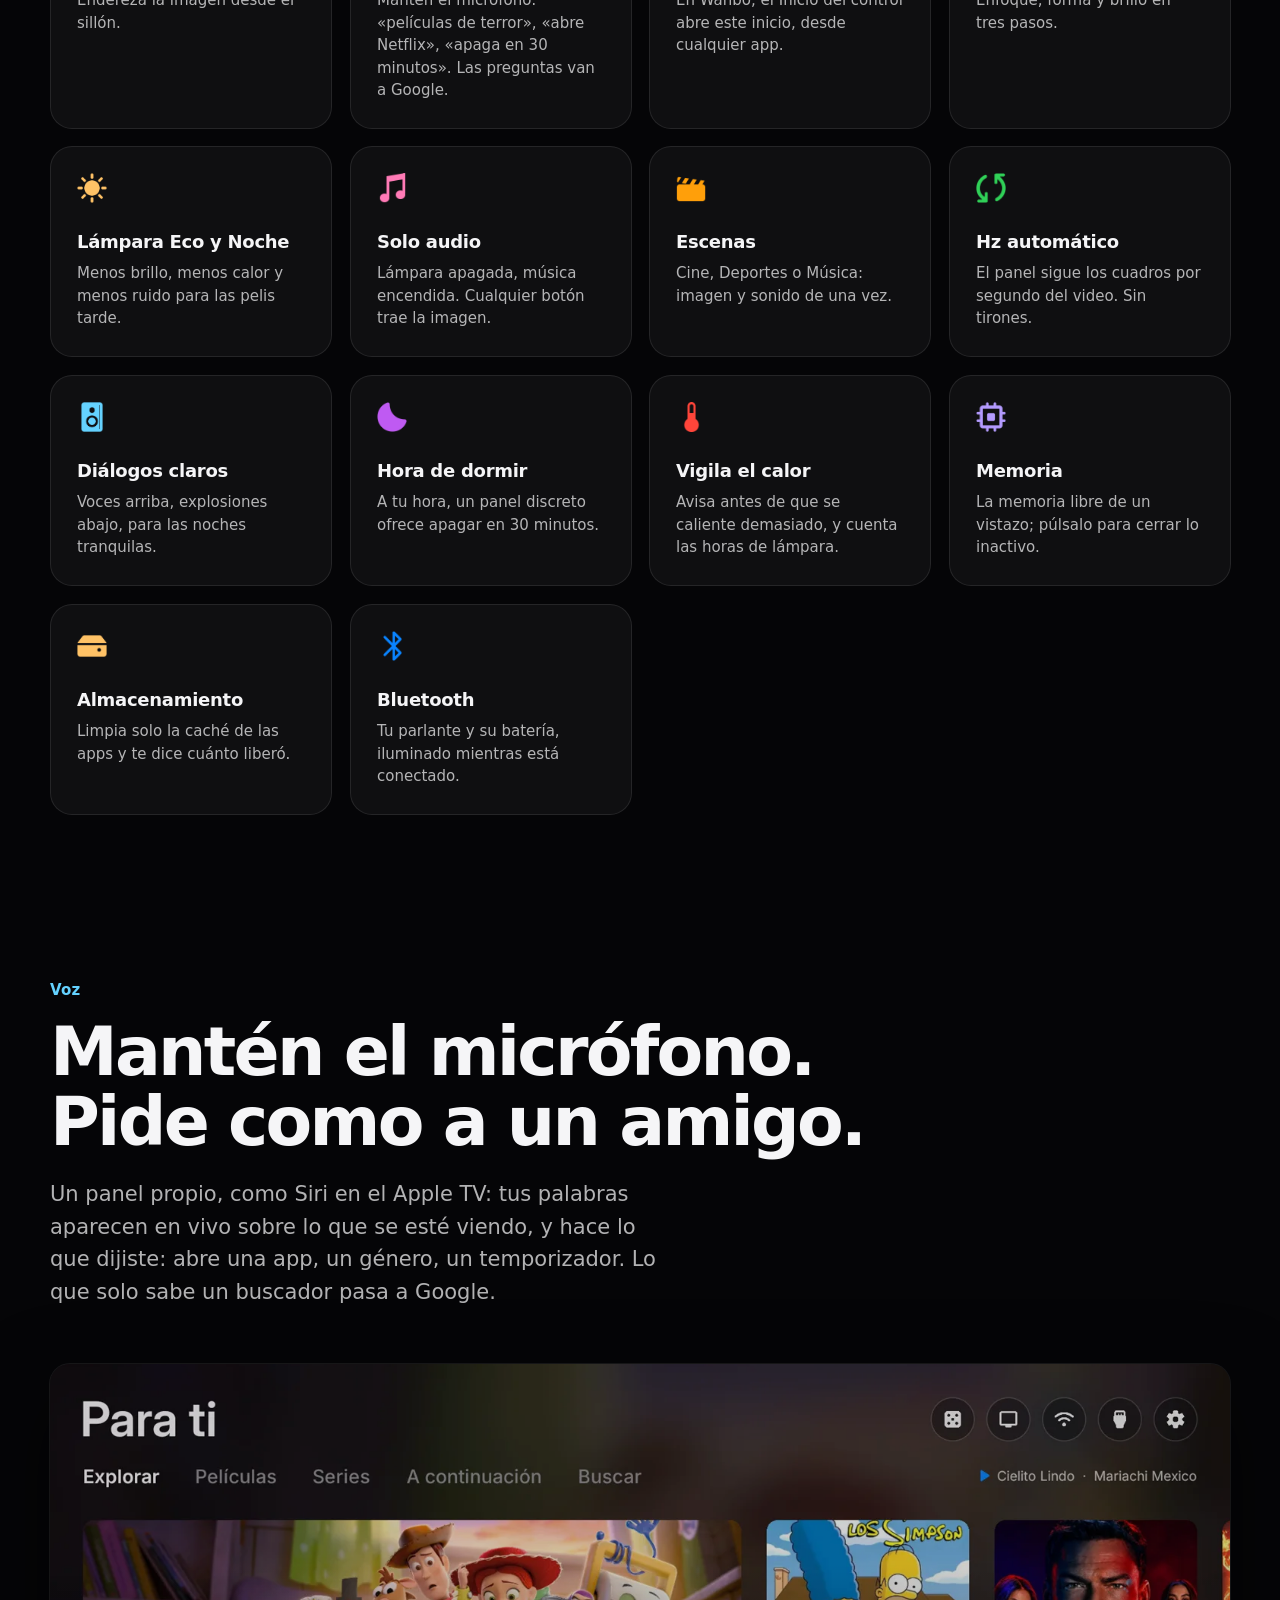
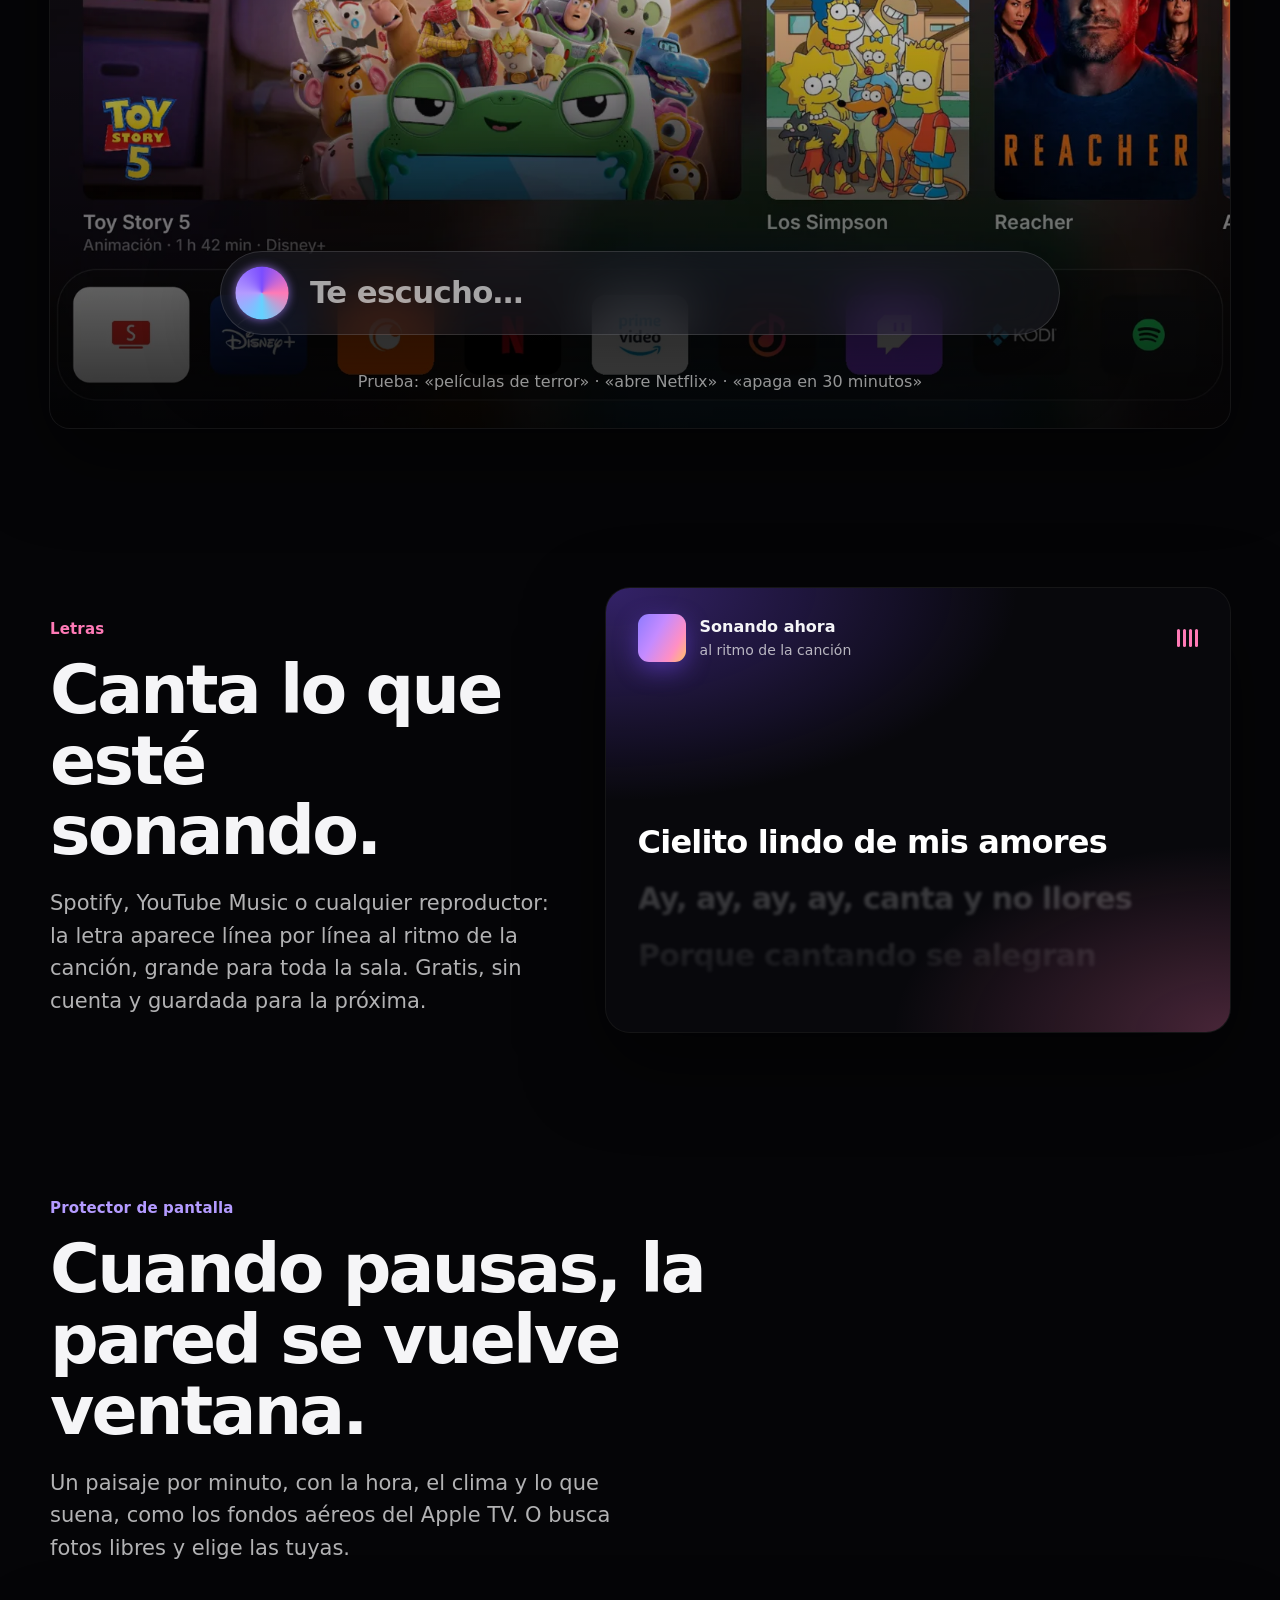
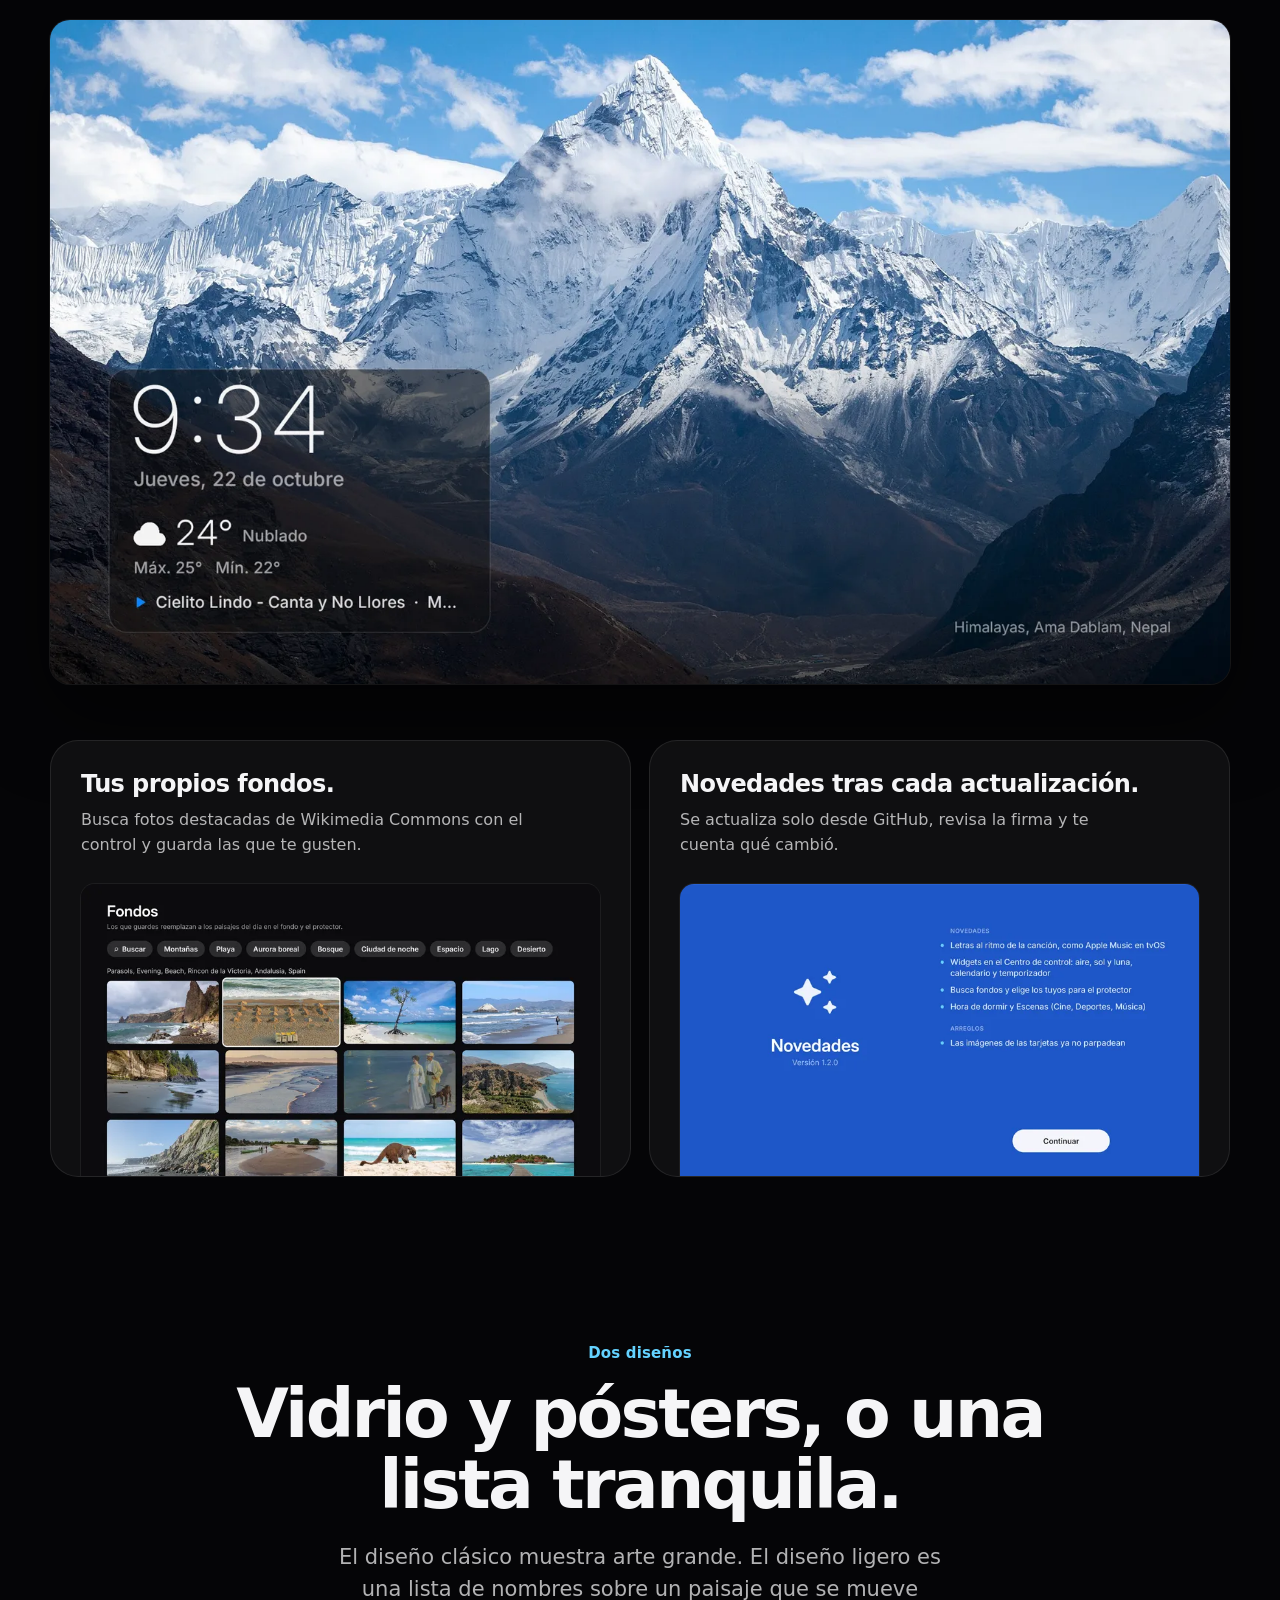
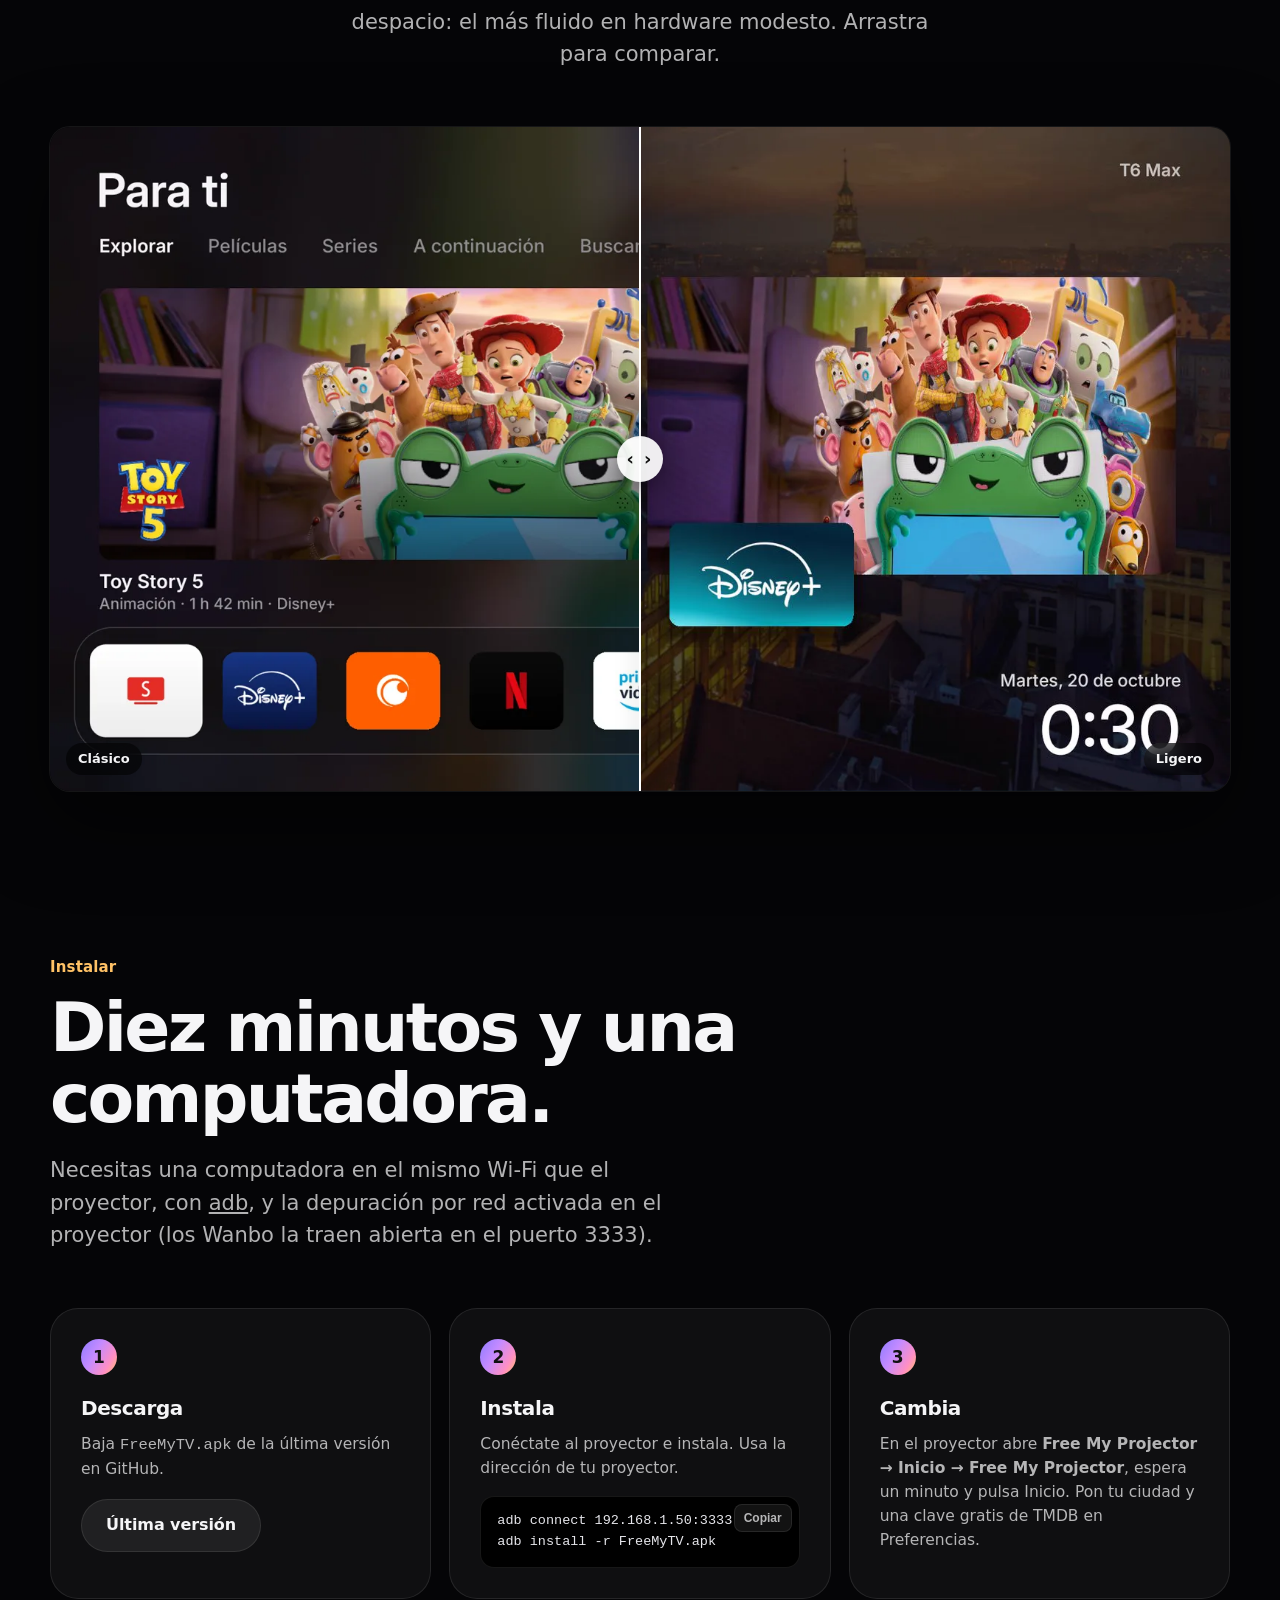
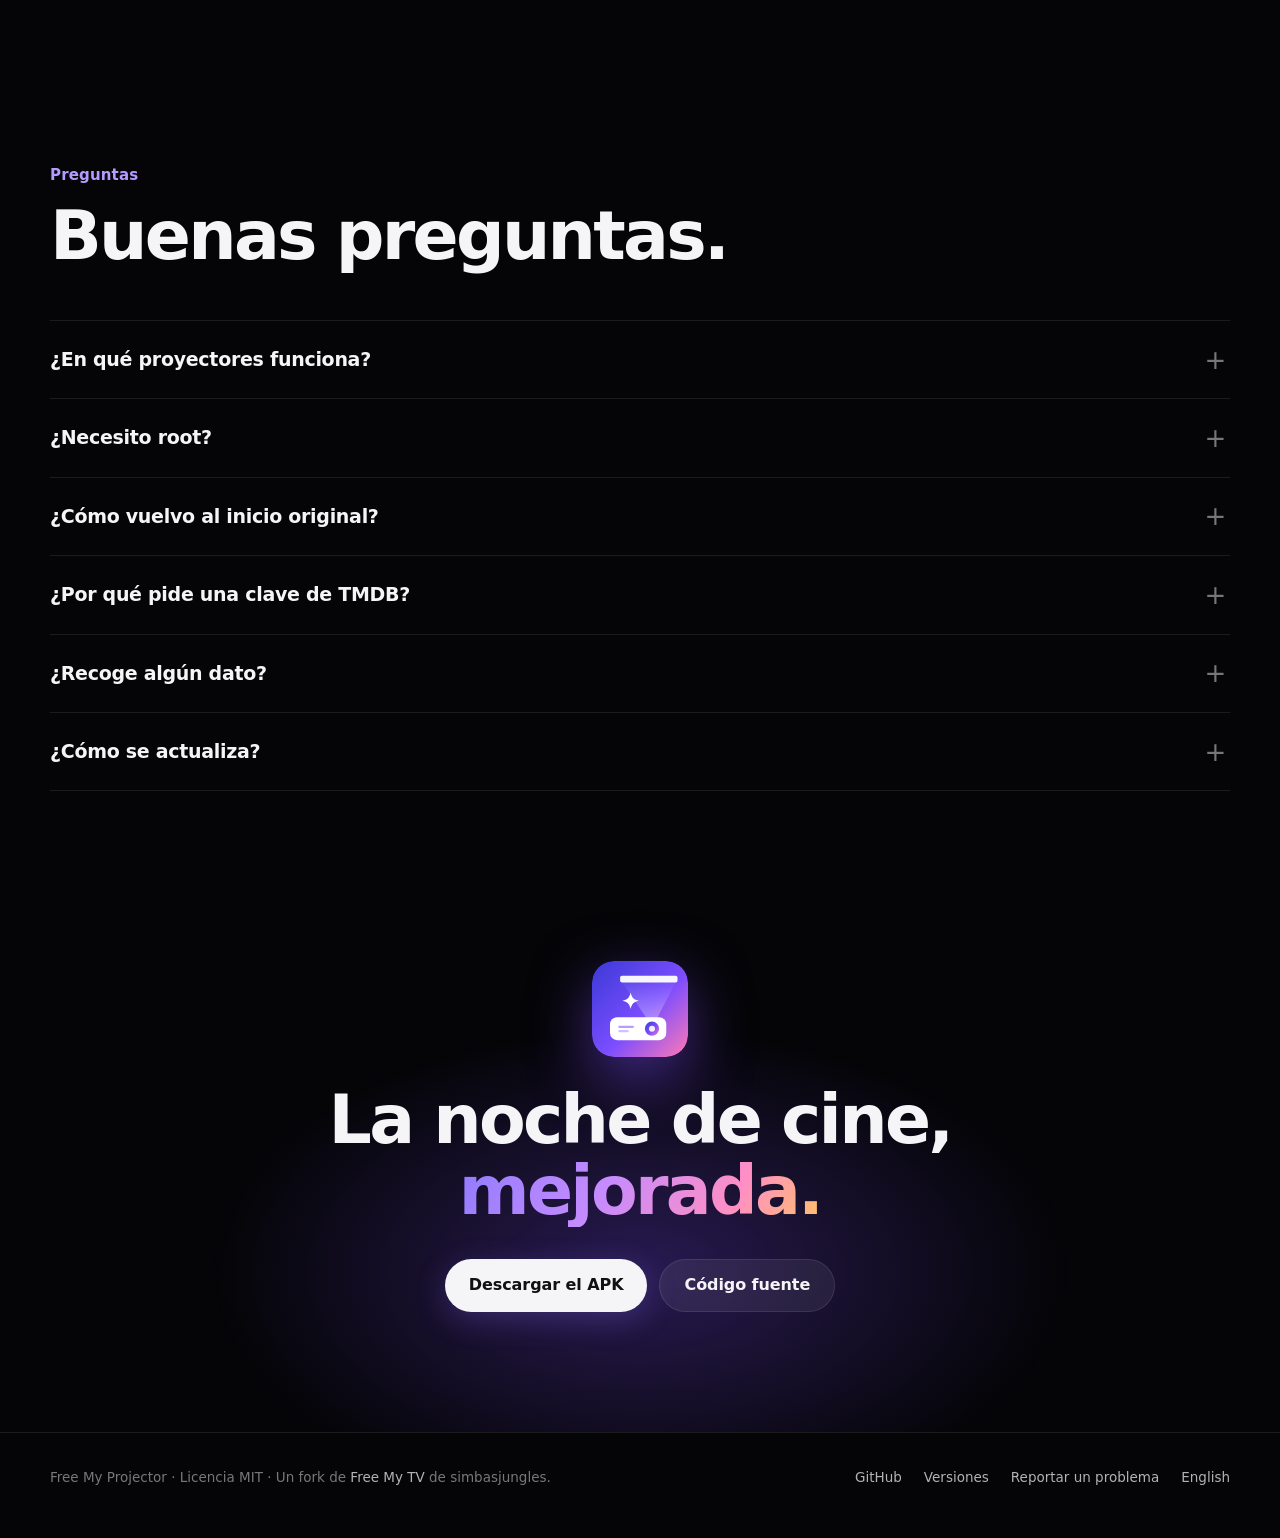
==== commit 5c344dc9: "feat(site): vanguard motion — projector power-on, focus-in headings, live lyrics and voice, spotligh" ====
--- a/docs/es/index.html
+++ b/docs/es/index.html
@@ -20,9 +20,10 @@
   <link rel="icon" href="../assets/logo.svg" type="image/svg+xml">
   <link rel="apple-touch-icon" href="../assets/icon-180.png">
   <link rel="preload" href="../assets/fonts/InterVariable.ttf" as="font" type="font/ttf" crossorigin>
-  <link rel="stylesheet" href="../styles.css?v=4">
+  <link rel="stylesheet" href="../styles.css?v=5">
 </head>
 <body>
+<div class="progress" aria-hidden="true"></div>
 
 <header class="nav">
   <div class="wrap">
@@ -30,6 +31,7 @@
     <nav class="nav-links">
       <a href="#inicio">Inicio</a>
       <a href="#centro-de-control">Centro de control</a>
+      <a href="#voz">Voz</a>
       <a href="#proyector">Proyector</a>
       <a href="#instalar">Instalar</a>
       <a href="#preguntas">Preguntas</a>
@@ -59,8 +61,11 @@
       <p class="fine reveal">Gratis y de código abierto · Sin cuenta · Sin anuncios · Un botón para volver atrás</p>
 
       <div class="stage reveal">
+        <div class="ambient"></div>
+        <div class="lens"></div>
         <div class="beam"></div>
         <div class="screen">
+          <div class="power"></div>
           <img class="night" src="../img/home-dark.webp" srcset="../img/home-dark-800.webp 800w, ../img/home-dark.webp 1600w" sizes="(max-width: 1200px) 100vw, 1180px" alt="El inicio de noche: una tarjeta grande de película, dos pósters y el dock de apps" fetchpriority="high">
           <img class="day off" src="../img/home-light.webp" srcset="../img/home-light-800.webp 800w, ../img/home-light.webp 1600w" sizes="(max-width: 1200px) 100vw, 1180px" alt="El mismo inicio de día, con el tema claro">
         </div>
@@ -122,6 +127,7 @@
       <p class="section-lede reveal">Pulsa el botón de menú del control en cualquier parte del inicio. Entradas, imagen, sonido, la lámpara y el apagado están ahí, y debajo una fila de widgets que se recorre como en tvOS.</p>
 
       <div class="cc reveal">
+        <div class="press" aria-hidden="true"><kbd>≡</kbd><span>Pulsa menú</span></div>
         <div class="shot">
           <img src="../img/control-center.webp" alt="El Centro de control: el dock de apps, una fila de atajos del proyector y las tarjetas de clima, Wi-Fi y proyector" loading="lazy">
           <img src="../img/widgets.webp" alt="La fila de widgets: calidad del aire, sol y luna, calendario con el próximo feriado y un temporizador" loading="lazy" style="opacity:0">
@@ -170,6 +176,20 @@
     </div>
   </section>
 
+  <section class="section" id="voz">
+    <div class="wrap">
+      <p class="kicker c reveal">Voz</p>
+      <h2 class="reveal">Mantén el micrófono. Pide como a un amigo.</h2>
+      <p class="section-lede reveal">Un panel propio, como Siri en el Apple TV: tus palabras aparecen en vivo sobre lo que se esté viendo, y hace lo que dijiste: abre una app, un género, un temporizador. Lo que solo sabe un buscador pasa a Google.</p>
+      <div class="voice reveal" data-voice>
+        <img src="../img/home-dark.webp" alt="" loading="lazy">
+        <div class="v-scrim"></div>
+        <div class="v-capsule"><span class="v-orb"></span><span class="v-text"></span></div>
+        <p class="v-hint">Prueba: «películas de terror» · «abre Netflix» · «apaga en 30 minutos»</p>
+      </div>
+    </div>
+  </section>
+
   <section class="section lyrics-sec">
     <div class="wrap">
       <div class="split">
@@ -178,7 +198,23 @@
           <h2 class="reveal">Canta lo que esté sonando.</h2>
           <p class="section-lede reveal">Spotify, YouTube Music o cualquier reproductor: la letra aparece línea por línea al ritmo de la canción, grande para toda la sala. Gratis, sin cuenta y guardada para la próxima.</p>
         </div>
-        <div class="shot reveal"><img src="../img/lyrics-800.webp" srcset="../img/lyrics-800.webp 800w, ../img/lyrics.webp 1600w" sizes="(max-width: 900px) 100vw, 640px" alt="La letra de una canción tradicional en líneas grandes blancas sobre negro" loading="lazy"></div>
+        <div class="karaoke reveal" aria-hidden="true" data-karaoke>
+          <div class="k-head">
+            <span class="k-art"></span>
+            <span><b>Sonando ahora</b>al ritmo de la canción</span>
+            <span class="k-eq"><i></i><i></i><i></i><i></i></span>
+          </div>
+          <div class="k-view"><ul class="k-lines">
+            <li data-dur="2.4">Cielito lindo de mis amores</li>
+            <li data-dur="2.6">Ay, ay, ay, ay, canta y no llores</li>
+            <li data-dur="2.8">Porque cantando se alegran</li>
+            <li data-dur="2.4">Cielito lindo, los corazones</li>
+            <li data-dur="2.6">De la sierra morena</li>
+            <li data-dur="2.6">Cielito lindo, vienen bajando</li>
+            <li data-dur="2.8">Un par de ojitos negros</li>
+            <li data-dur="2.4">Cielito lindo, de contrabando</li>
+          </ul></div>
+        </div>
       </div>
     </div>
   </section>
@@ -282,6 +318,6 @@
   </div>
 </footer>
 
-<script src="../app.js?v=4" defer></script>
+<script src="../app.js?v=5" defer></script>
 </body>
 </html>
--- a/docs/styles.css
+++ b/docs/styles.css
@@ -206,8 +206,7 @@
 
 /* Projector controls grid */
 .feats { display: grid; grid-template-columns: repeat(4, 1fr); gap: 18px; margin-top: 56px; }
-.feat { padding: 26px; border-radius: 22px; background: var(--card); border: 1px solid var(--line); transition: background .3s, transform .3s; }
-.feat:hover { background: var(--card-2); transform: translateY(-3px); }
+.feat { position: relative; overflow: hidden; padding: 26px; border-radius: 22px; background: var(--card); border: 1px solid var(--line); }
 .feat i { width: 30px; height: 30px; color: var(--c, #b49bff); }
 .feat h3 { margin: 18px 0 0; font-size: 18px; letter-spacing: -0.015em; font-weight: 650; }
 .feat p { margin: 6px 0 0; font-size: 15px; color: var(--ink-2); line-height: 1.5; }
@@ -280,3 +279,135 @@
 .reveal { opacity: 0; transform: translateY(28px); transition: opacity .9s cubic-bezier(.2,.7,.2,1), transform .9s cubic-bezier(.2,.7,.2,1); }
 .reveal.in { opacity: 1; transform: none; }
 @media (prefers-reduced-motion: reduce) { .reveal { opacity: 1; transform: none; transition: none; } .screen { transform: none !important; } }
+
+/* ═════════ Motion, v5: a projector turning on, a lens finding focus ═════════ */
+
+/* Reading progress: a thin beam along the top */
+.progress { position: fixed; inset: 0 0 auto; height: 2px; z-index: 60; background: var(--grad); transform-origin: 0 50%; transform: scaleX(0); pointer-events: none; }
+@supports (animation-timeline: scroll()) {
+  .progress { animation: progress linear both; animation-timeline: scroll(root); }
+  @keyframes progress { to { transform: scaleX(1); } }
+}
+@supports not (animation-timeline: scroll()) { .progress { display: none; } }
+
+/* 1 · The hero turns on: the lens lights, the beam opens, the lamp warms up, the wall takes the picture's colors */
+.stage .ambient {
+  position: absolute; inset: 4% 2% -6%; pointer-events: none; border-radius: 40px;
+  background: var(--amb, none) center / cover; filter: blur(80px) saturate(1.8); opacity: 0; transform: scale(1.04);
+  transition: opacity 2.4s ease 1.2s;
+}
+.stage.on .ambient { opacity: .5; }
+.stage .lens {
+  position: absolute; left: 50%; bottom: -14%; width: 16px; height: 16px; margin-left: -8px; border-radius: 50%;
+  background: #fff; box-shadow: 0 0 34px 12px rgba(200, 180, 255, .85), 0 0 90px 30px rgba(123, 77, 255, .45); opacity: 0; pointer-events: none;
+}
+.stage.on .lens { animation: lens 1.6s cubic-bezier(.2,.7,.2,1) forwards; }
+@keyframes lens { 0% { opacity: 0; transform: scale(.2); } 25% { opacity: 1; transform: scale(1.5); } 100% { opacity: .55; transform: scale(1); } }
+.stage .beam { transform-origin: 50% 100%; transform: translateX(-50%) scaleY(0); opacity: 0; }
+.stage.on .beam { animation: beam 1.7s cubic-bezier(.2,.7,.2,1) .3s forwards; }
+@keyframes beam { 0% { opacity: 0; transform: translateX(-50%) scaleY(0); } 55% { opacity: 1; } 100% { opacity: .9; transform: translateX(-50%) scaleY(1); } }
+.screen .power { position: absolute; inset: 0; z-index: 2; background: #000; pointer-events: none; }
+.stage.on .screen .power { animation: warm 2s ease .7s forwards; }
+@keyframes warm { 0% { opacity: 1; } 10% { opacity: .3; } 16% { opacity: .9; } 24% { opacity: .15; } 32% { opacity: .55; } 100% { opacity: 0; } }
+
+/* 2 · Headings come into focus word by word, like the lens */
+.reveal.focus { opacity: 1; transform: none; }
+.focus .w { display: inline-block; opacity: 0; filter: blur(14px); transform: translateY(.22em) scale(1.06);
+  transition: opacity .8s ease, filter 1.1s cubic-bezier(.2,.7,.2,1), transform 1.1s cubic-bezier(.2,.7,.2,1);
+  transition-delay: calc(var(--i) * 70ms); }
+.focus.in .w { opacity: 1; filter: blur(0); transform: none; }
+
+/* 3 · Control Center rises from below, as when you press the menu button */
+.cc .press { display: flex; justify-content: center; align-items: center; gap: 10px; margin-bottom: 22px; color: var(--ink-3); font-size: 14px; font-weight: 600; }
+.cc .press kbd { position: relative; display: grid; place-items: center; width: 44px; height: 44px; border-radius: 50%;
+  font: 600 20px/1 "Inter", sans-serif; color: var(--ink); background: var(--card-2); border: 1px solid var(--line); box-shadow: 0 6px 18px rgba(0,0,0,.5); }
+.cc .press kbd::after { content: ""; position: absolute; inset: -1px; border-radius: 50%; border: 2px solid var(--cyan); opacity: 0; }
+.cc.in .press kbd { animation: press .5s ease .35s both; }
+.cc.in .press kbd::after { animation: ring 1.1s ease-out .45s both; }
+@keyframes press { 40% { transform: scale(.86); background: rgba(255,255,255,.2); } }
+@keyframes ring { 0% { opacity: .9; transform: scale(1); } 100% { opacity: 0; transform: scale(2.4); } }
+@supports (animation-timeline: view()) {
+  .cc .shot { transform-origin: 50% 100%; animation: rise linear both; animation-timeline: view(); animation-range: entry 0% cover 42%; }
+  @keyframes rise { from { transform: perspective(1400px) translateY(160px) rotateX(20deg) scale(.88); opacity: .15; } to { transform: none; opacity: 1; } }
+}
+
+/* 4 · Lyrics, live: the line fills as it's sung, the rest drift up out of focus */
+@property --fill { syntax: "<percentage>"; inherits: false; initial-value: 0%; }
+.karaoke { position: relative; border-radius: 24px; overflow: hidden; padding: 26px 32px 30px; min-height: 430px;
+  background: radial-gradient(110% 80% at 0% 0%, rgba(123,77,255,.38), transparent 60%), radial-gradient(90% 70% at 100% 100%, rgba(255,122,182,.26), transparent 60%), #08080c;
+  box-shadow: 0 0 0 1px rgba(255,255,255,.07), 0 30px 80px rgba(0,0,0,.55); }
+.k-head { display: flex; gap: 14px; align-items: center; font-size: 14px; color: var(--ink-2); }
+.k-art { width: 48px; height: 48px; border-radius: 11px; background: var(--grad); box-shadow: 0 8px 24px rgba(123,77,255,.45); flex: none; }
+.k-head b { display: block; color: var(--ink); font-size: 16px; font-weight: 650; }
+.k-eq { margin-left: auto; display: flex; gap: 3px; align-items: flex-end; height: 18px; }
+.k-eq i { width: 3px; height: 100%; border-radius: 2px; background: var(--pink); transform-origin: 50% 100%; animation: eq 1.1s ease-in-out infinite; }
+.k-eq i:nth-child(2) { animation-delay: -.4s; } .k-eq i:nth-child(3) { animation-delay: -.8s; } .k-eq i:nth-child(4) { animation-delay: -.2s; }
+@keyframes eq { 0%, 100% { transform: scaleY(.25); } 50% { transform: scaleY(1); } }
+.k-view { position: relative; height: 320px; overflow: hidden; margin-top: 20px;
+  -webkit-mask-image: linear-gradient(transparent, #000 20%, #000 68%, transparent); mask-image: linear-gradient(transparent, #000 20%, #000 68%, transparent); }
+.k-lines { list-style: none; margin: 0; padding: 0; transition: transform .9s cubic-bezier(.2,.7,.2,1); }
+.k-lines li { font-size: clamp(22px, 2.6vw, 32px); font-weight: 720; letter-spacing: -.025em; line-height: 1.22; padding: 9px 0;
+  color: rgba(255,255,255,.2); filter: blur(1.6px); transform: scale(.94); transform-origin: 0 50%;
+  transition: color .6s, filter .6s, transform .7s cubic-bezier(.2,.7,.2,1); }
+.k-lines li.past { color: rgba(255,255,255,.38); filter: blur(.6px); }
+.k-lines li.now { filter: none; transform: none; color: transparent; transition: color .6s, filter .6s, transform .7s cubic-bezier(.2,.7,.2,1), --fill var(--dur, 2.8s) linear;
+  background: linear-gradient(90deg, #fff var(--fill), rgba(255,255,255,.36) var(--fill)); -webkit-background-clip: text; background-clip: text; }
+.k-lines li.now.go { --fill: 100%; }
+
+/* 5 · Voice: the orb listens, the words appear, it answers */
+@property --a { syntax: "<angle>"; inherits: false; initial-value: 0deg; }
+.voice { position: relative; margin-top: 56px; aspect-ratio: 16 / 9; border-radius: 20px; overflow: hidden; background: #111;
+  box-shadow: 0 0 0 1px rgba(255,255,255,.07), 0 30px 80px rgba(0,0,0,.55); }
+.voice > img { position: absolute; inset: 0; width: 100%; height: 100%; object-fit: cover; transform: scale(1.03); filter: brightness(.82); }
+.v-scrim { position: absolute; inset: 0; background: linear-gradient(transparent 30%, rgba(0,0,0,.78)); }
+.v-capsule { position: absolute; left: 50%; bottom: 14%; width: min(80%, 840px); transform: translate(-50%, 30px); opacity: 0;
+  display: flex; align-items: center; gap: clamp(10px, 1.6vw, 20px); padding: clamp(8px, 1vw, 14px) clamp(16px, 2.4vw, 30px) clamp(8px, 1vw, 14px) clamp(8px, 1vw, 14px);
+  border-radius: 99px; background: rgba(28,28,34,.6); backdrop-filter: blur(24px) saturate(160%); -webkit-backdrop-filter: blur(24px) saturate(160%);
+  border: 1px solid rgba(255,255,255,.13); box-shadow: 0 24px 70px rgba(0,0,0,.55); transition: opacity .6s, transform .7s cubic-bezier(.2,.7,.2,1); }
+.voice.in .v-capsule { opacity: 1; transform: translate(-50%, 0); }
+.v-orb { flex: none; width: clamp(30px, 4.4vw, 62px); aspect-ratio: 1; border-radius: 50%;
+  background: conic-gradient(from var(--a), #7b4dff, #ff7ab6, #64d2ff, #b49bff, #7b4dff);
+  box-shadow: 0 0 calc(18px + 30px * (var(--s, 1) - 1) * 5) rgba(170,130,255,.75); transform: scale(var(--s, 1)); transition: transform .12s ease-out, box-shadow .12s;
+  animation: orb 3.2s linear infinite; }
+@keyframes orb { to { --a: 360deg; } }
+.v-text { min-width: 0; font-size: clamp(15px, 2.4vw, 34px); font-weight: 620; letter-spacing: -.02em; white-space: nowrap; overflow: hidden; text-overflow: ellipsis; color: #fff; }
+.v-text.dim { color: rgba(255,255,255,.62); }
+.v-text.answer { animation: answer .5s cubic-bezier(.2,.7,.2,1); }
+@keyframes answer { from { opacity: 0; transform: translateY(8px); filter: blur(6px); } }
+.v-text .caret { display: inline-block; width: 2px; height: .95em; margin-left: 3px; vertical-align: -.1em; background: currentColor; animation: caret 1s steps(1) infinite; }
+@keyframes caret { 50% { opacity: 0; } }
+.v-hint { position: absolute; left: 0; right: 0; bottom: 5%; margin: 0; text-align: center; font-size: clamp(10px, 1.25vw, 16px); color: rgba(255,255,255,.58); }
+
+/* 6 · Projector controls: a spotlight follows the pointer, the card tilts, the icon wakes up */
+.feat::before { content: ""; position: absolute; inset: 0; border-radius: inherit; pointer-events: none; opacity: 0; transition: opacity .4s;
+  background: radial-gradient(240px circle at var(--mx, 50%) var(--my, 30%), color-mix(in srgb, var(--c, #b49bff) 30%, transparent), transparent 70%); }
+.feats .feat.in { transform: perspective(900px) rotateX(var(--ty, 0deg)) rotateY(var(--tx, 0deg)) translateY(var(--lift, 0px));
+  transition: transform .45s cubic-bezier(.2,.7,.2,1), border-color .35s, background .35s, opacity .9s; }
+.feat:hover::before, .feat.lit::before { opacity: 1; }
+.feat:hover, .feat.lit { --lift: -4px; background: var(--card-2); border-color: color-mix(in srgb, var(--c, #b49bff) 45%, transparent); }
+.feat i { transition: transform .55s cubic-bezier(.3,1.6,.5,1), filter .4s; }
+.feat:hover i, .feat.lit i { transform: scale(1.2) rotate(-8deg); filter: drop-shadow(0 0 10px var(--c, #b49bff)); }
+
+/* The screensaver drifts, like its own Ken Burns */
+.big-shot { position: relative; }
+.big-shot img { animation: drift 26s ease-in-out infinite alternate; transform-origin: 60% 40%; }
+@keyframes drift { to { transform: scale(1.09) translate(-1.5%, 1%); } }
+
+/* 7 · English ↔ Spanish: the page dissolves into the other one */
+@view-transition { navigation: auto; }
+.nav { view-transition-name: nav; }
+::view-transition-old(root) { animation: vt-out .32s ease both; }
+::view-transition-new(root) { animation: vt-in .55s cubic-bezier(.2,.7,.2,1) both; }
+@keyframes vt-out { to { opacity: 0; filter: blur(10px); transform: scale(.985); } }
+@keyframes vt-in { from { opacity: 0; filter: blur(10px); transform: scale(1.015); } }
+
+@media (prefers-reduced-motion: reduce) {
+  .stage .beam { animation: none !important; transform: translateX(-50%); opacity: .9; }
+  .stage .lens, .screen .power { display: none; }
+  .stage .ambient { transition: none; }
+  .focus .w { opacity: 1; filter: none; transform: none; transition: none; }
+  .cc .shot, .big-shot img, .v-orb, .k-eq i, .cc.in .press kbd, .cc.in .press kbd::after { animation: none !important; }
+  .feats .feat.in { transform: none; }
+  .v-capsule { opacity: 1; transform: translate(-50%, 0); transition: none; }
+  ::view-transition-old(root), ::view-transition-new(root) { animation: none; }
+}
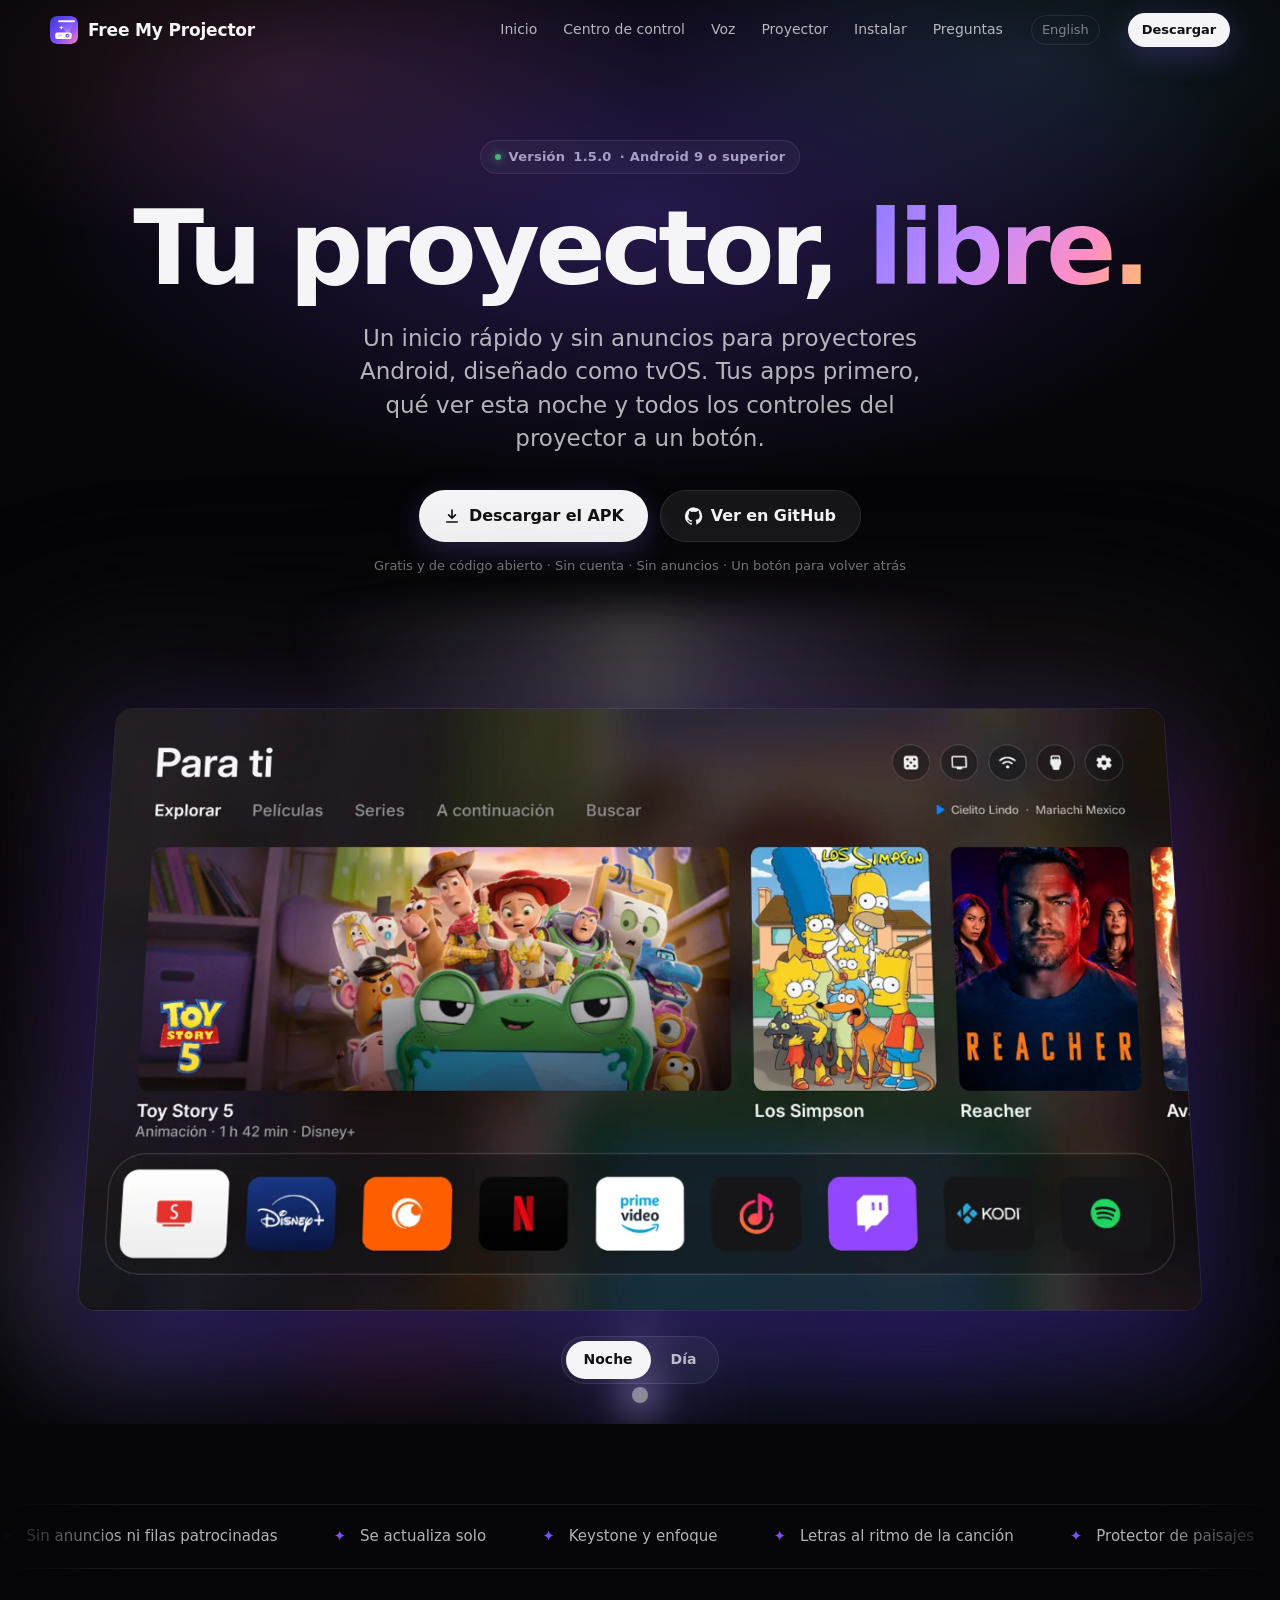
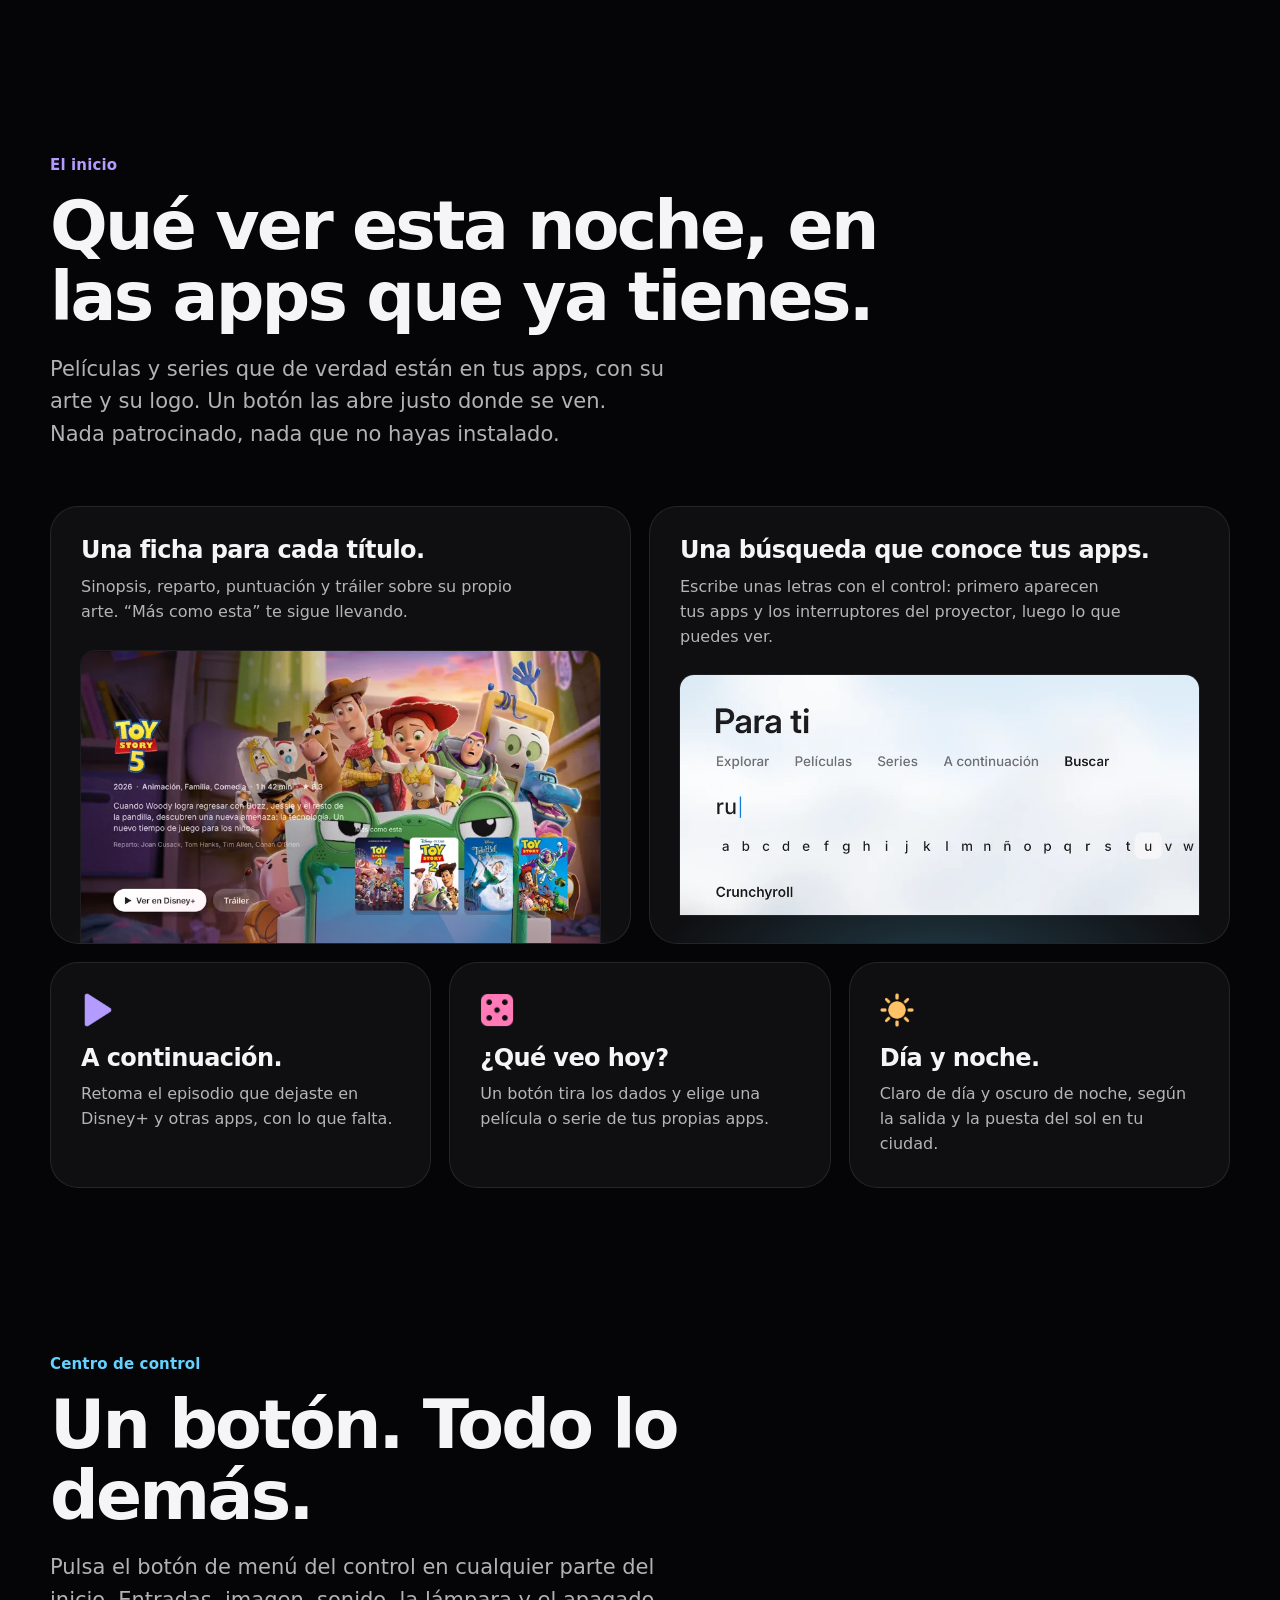
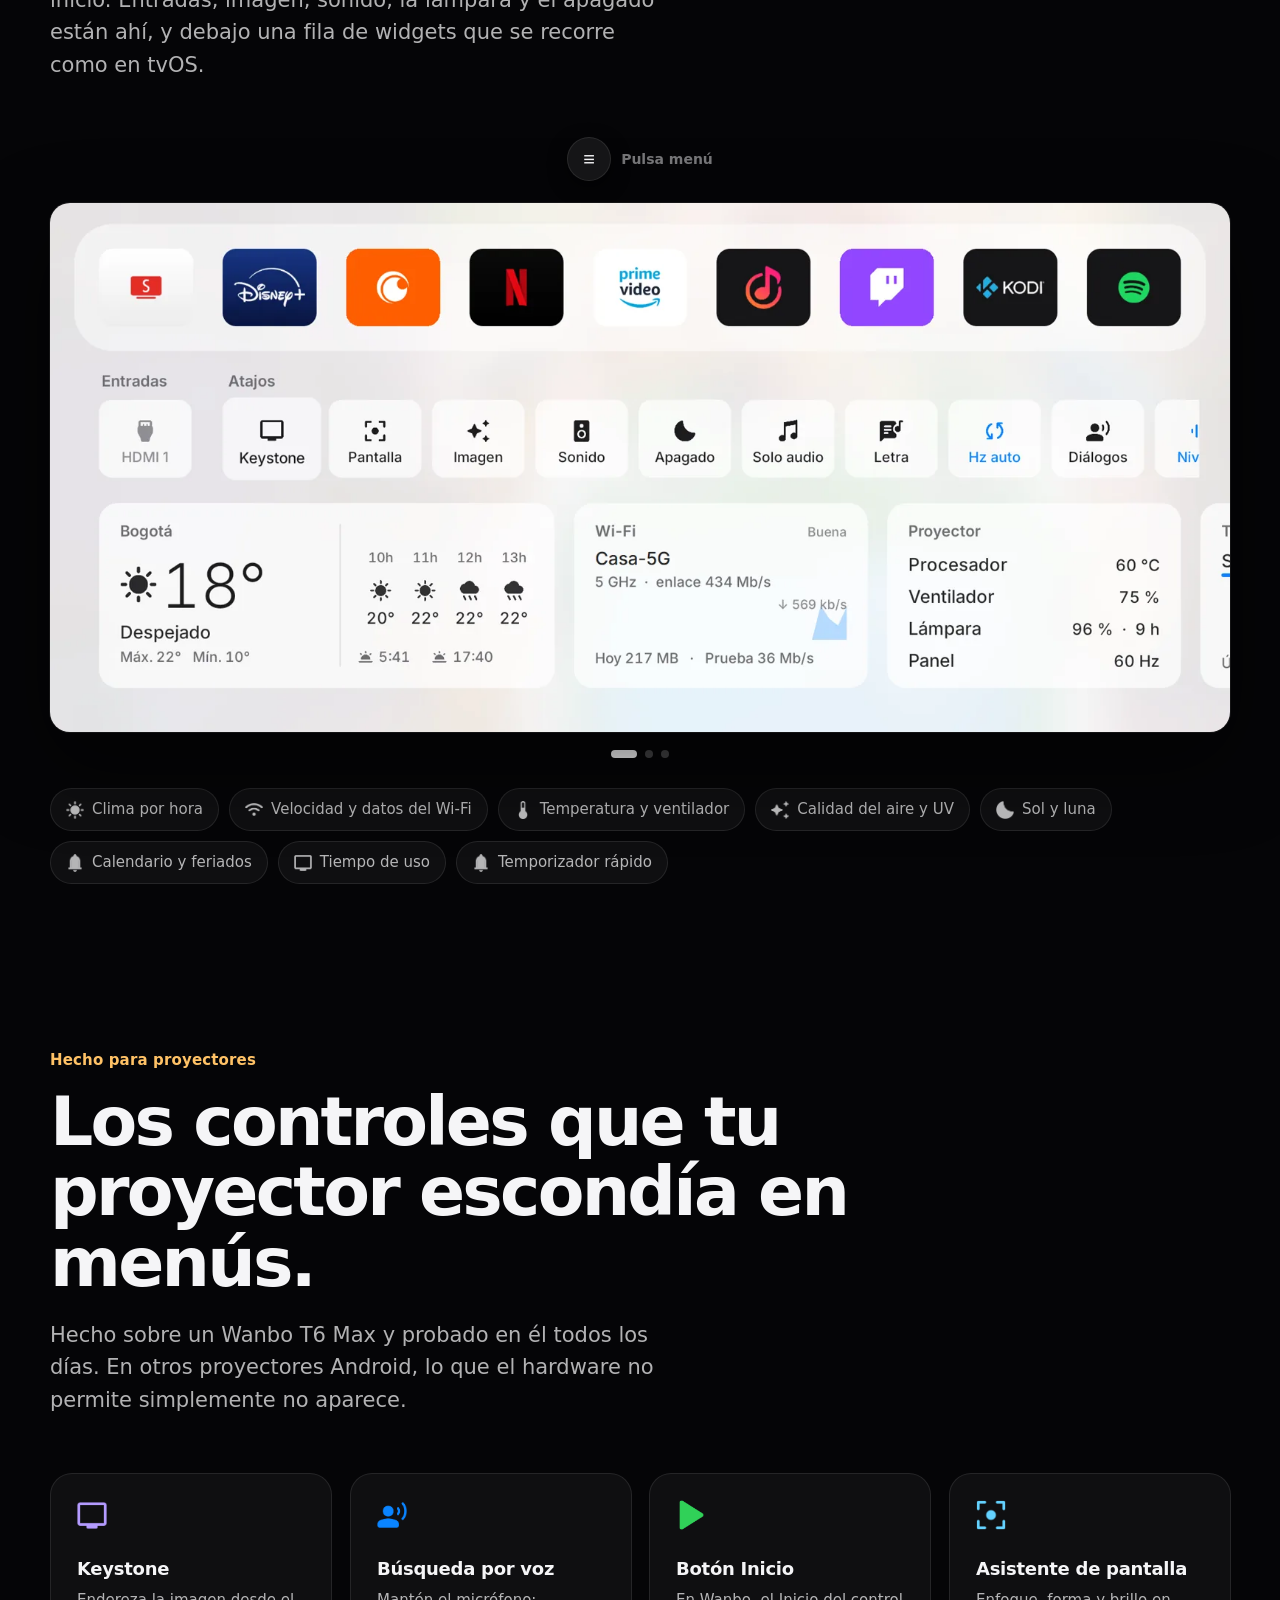
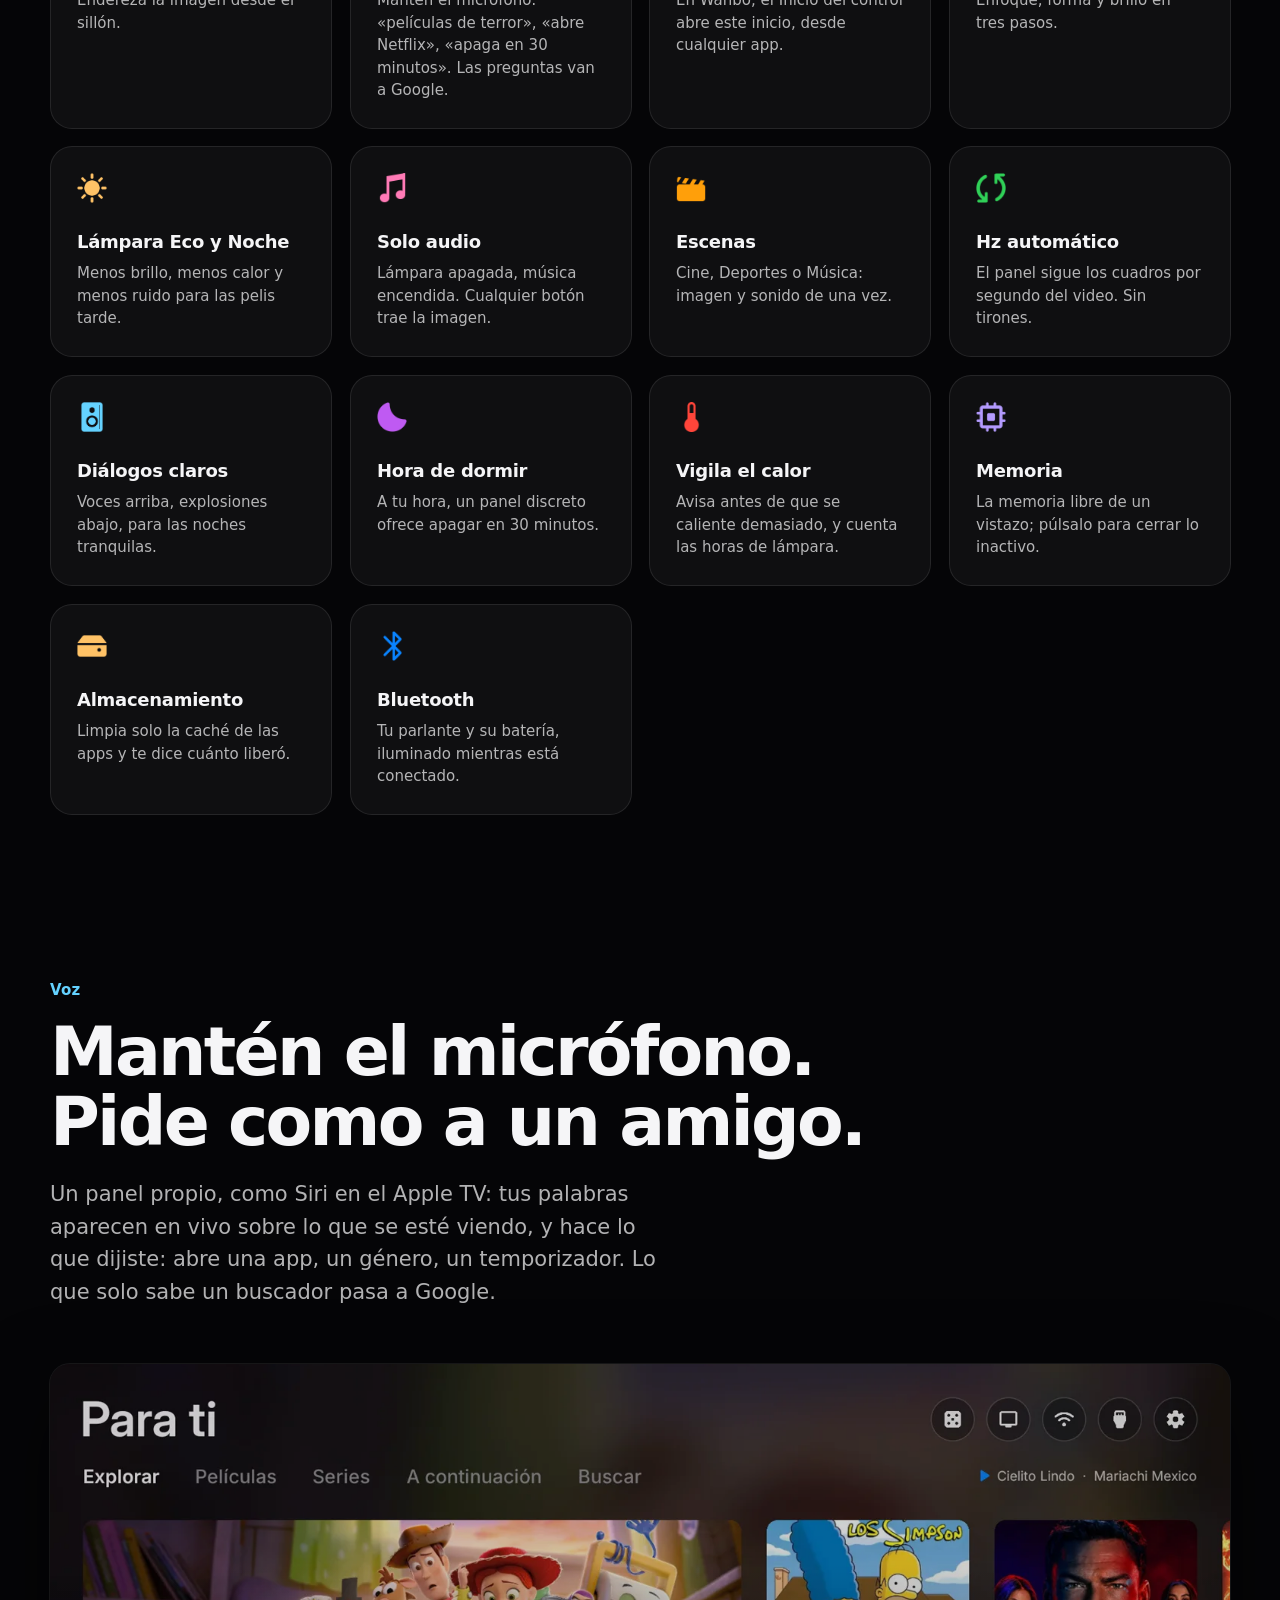
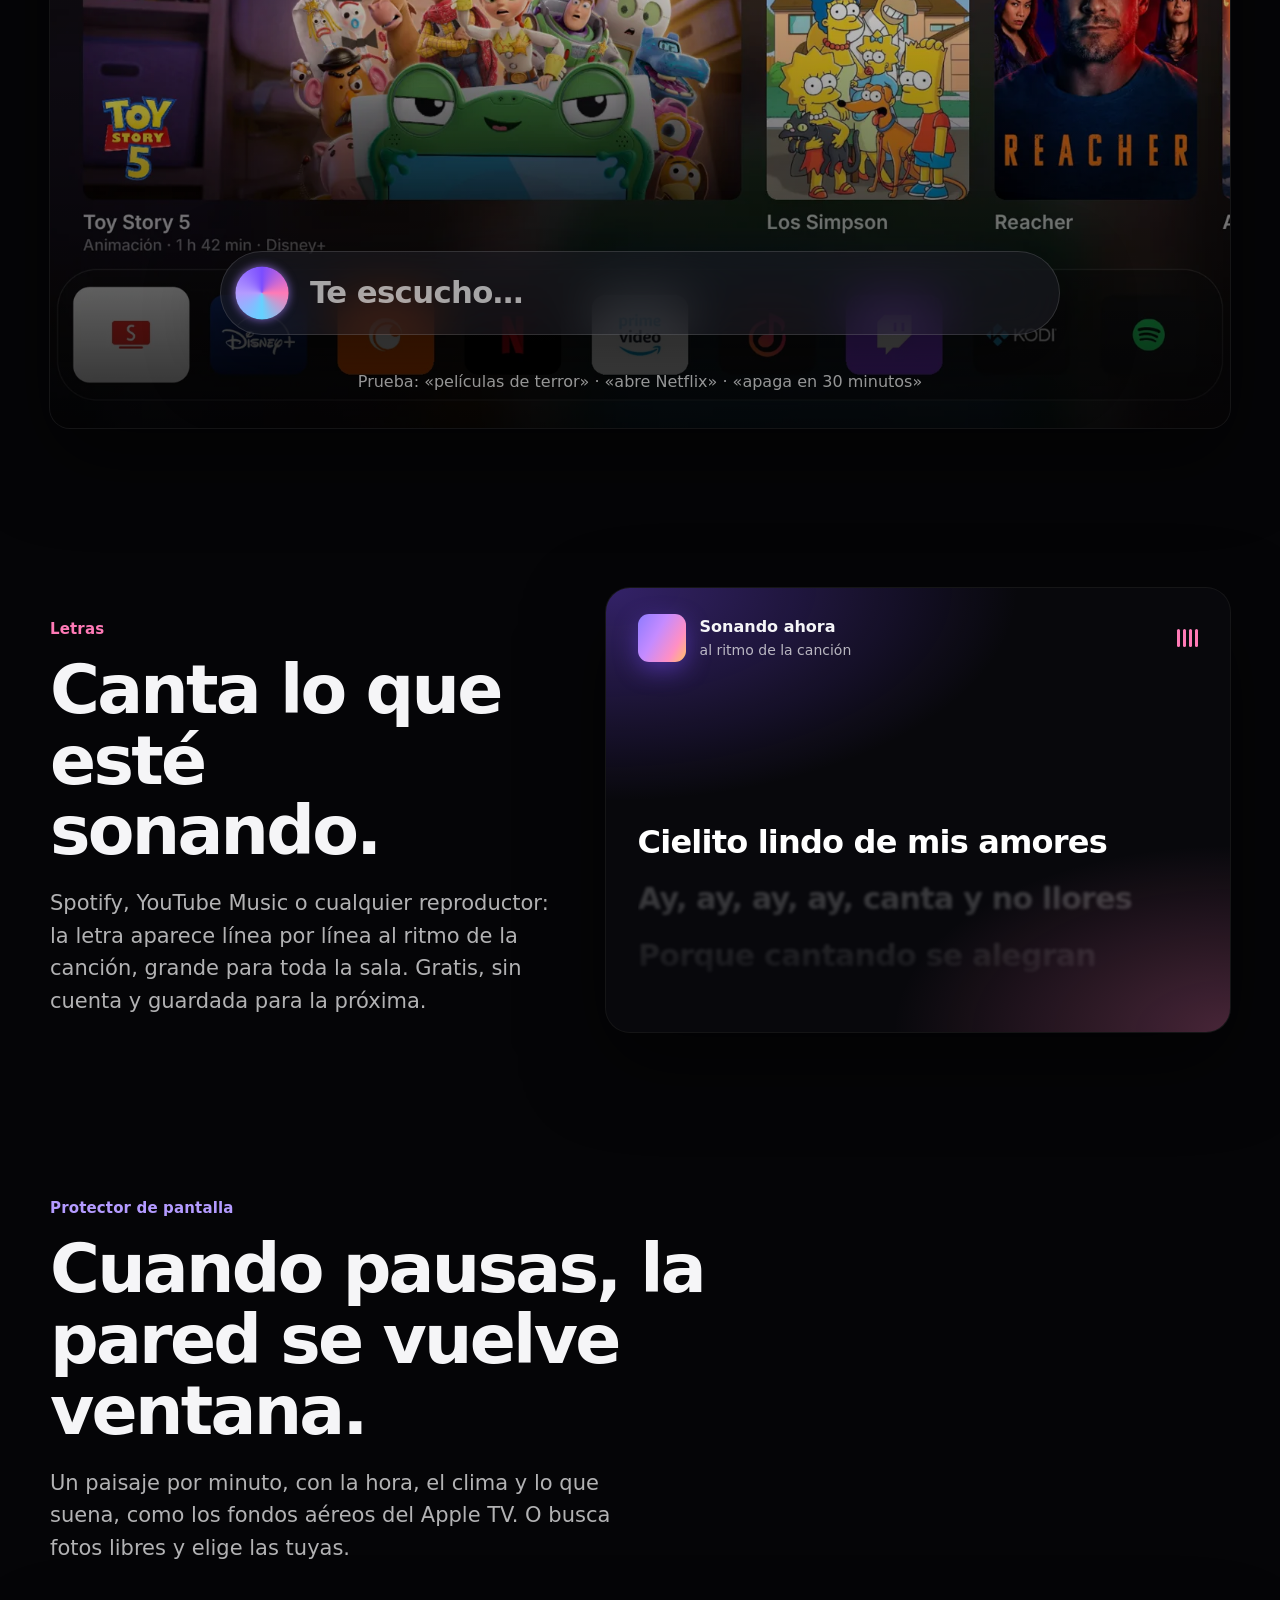
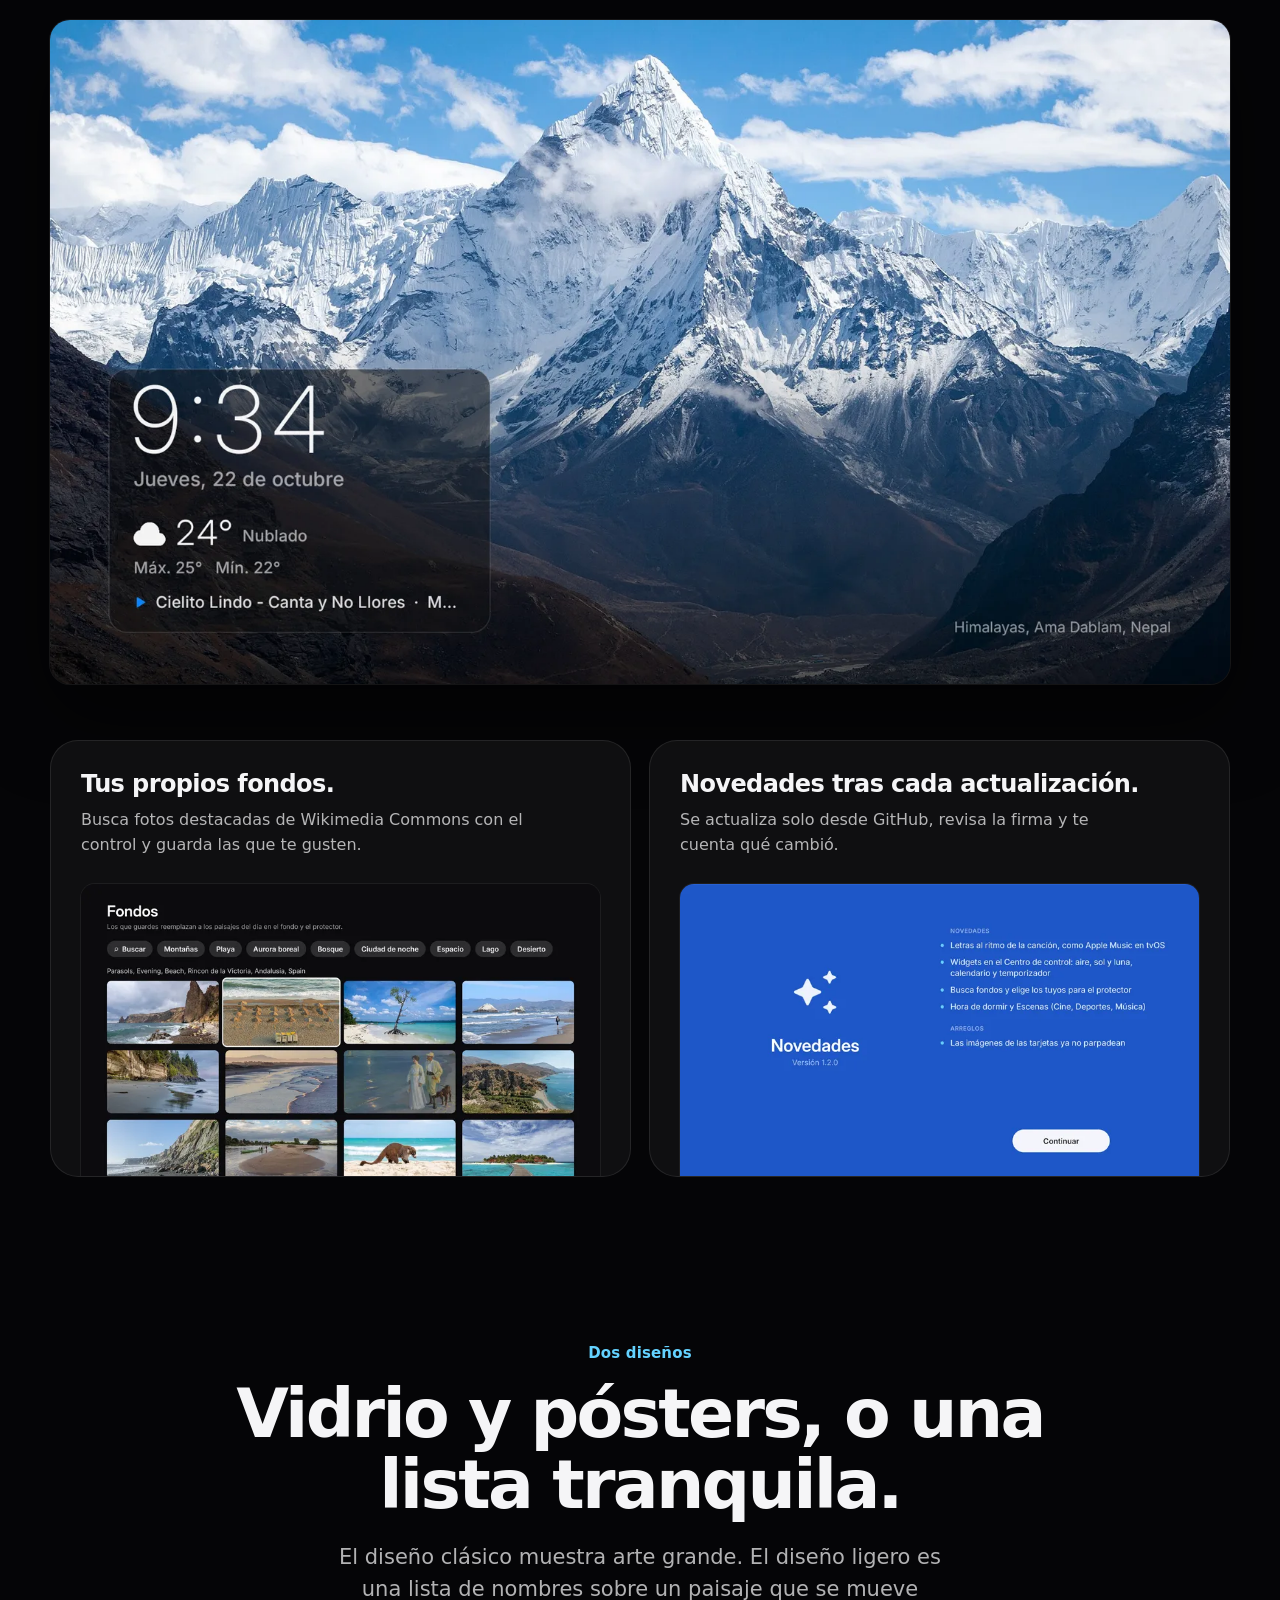
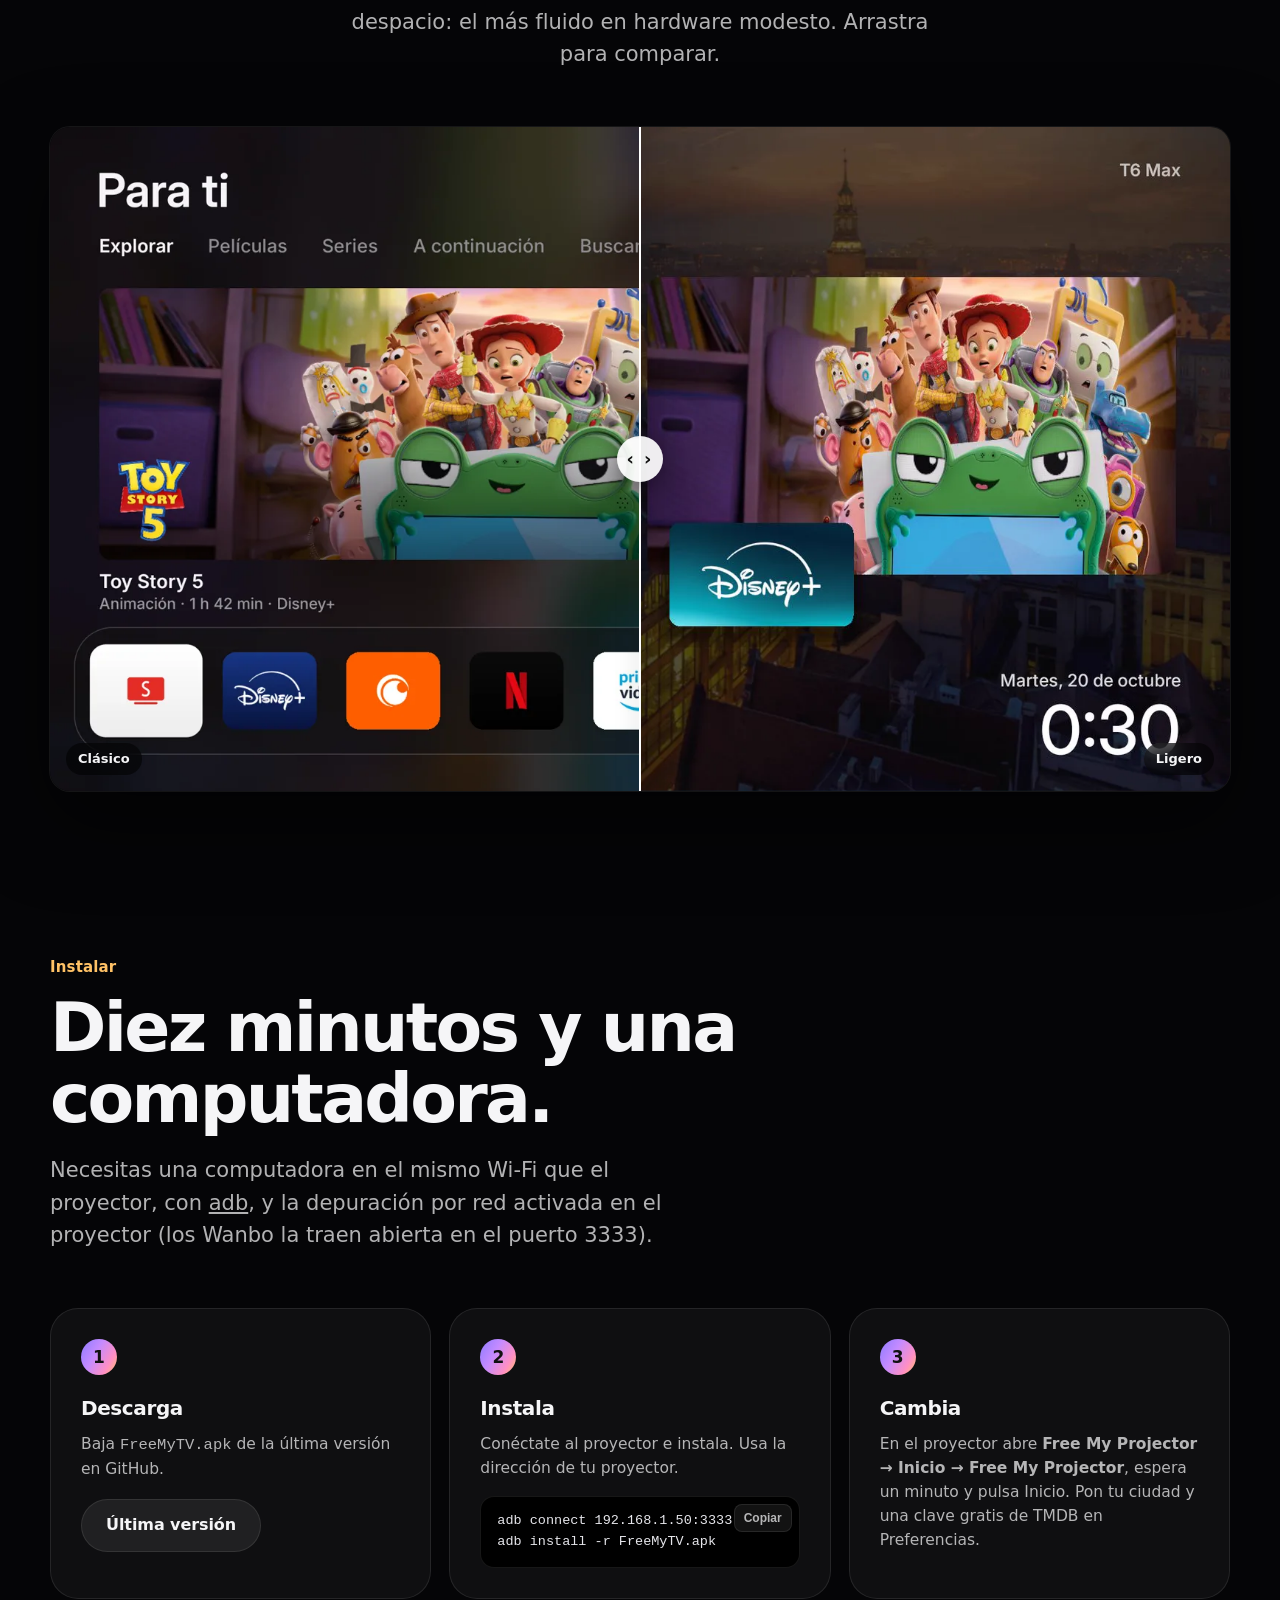
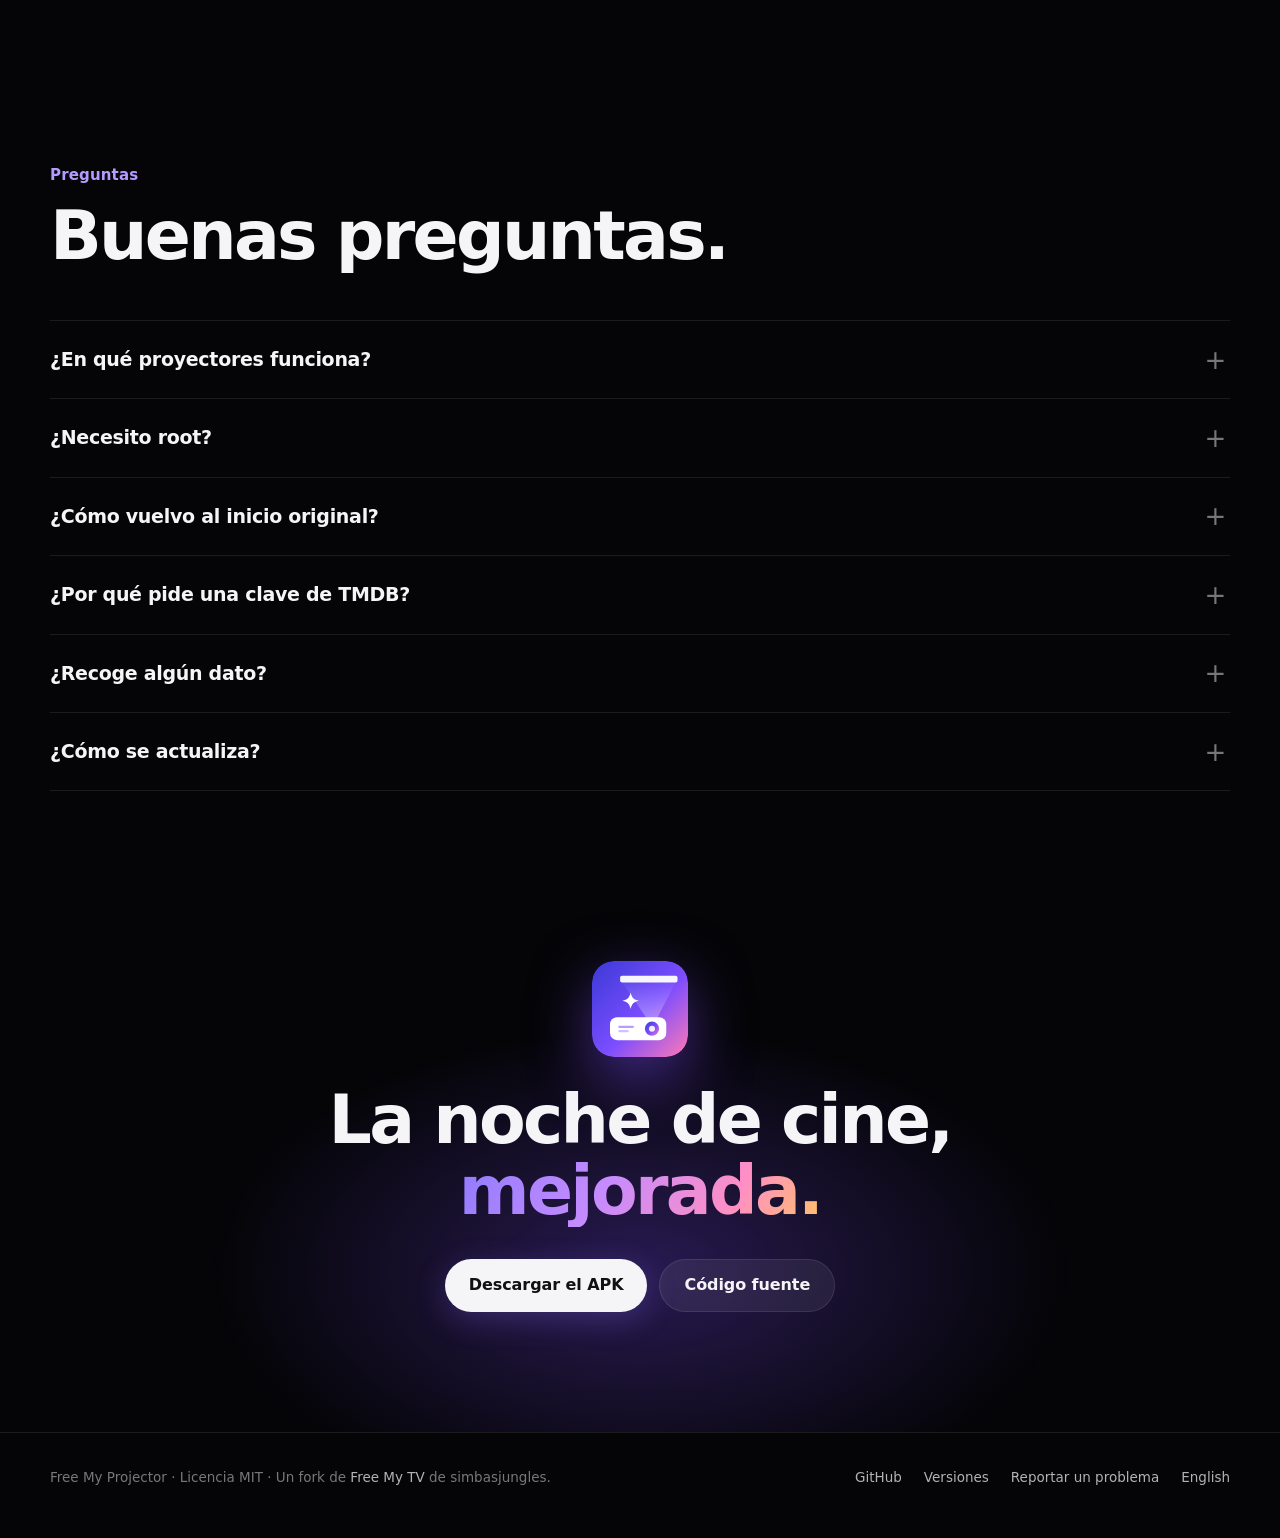
==== commit a210d10d: "perf(site): version fallback, GitHub preconnect, async image decoding Co-Authored-By: Claude Opus 4." ====
--- a/docs/es/index.html
+++ b/docs/es/index.html
@@ -19,6 +19,7 @@
   <meta name="twitter:card" content="summary_large_image">
   <link rel="icon" href="../assets/logo.svg" type="image/svg+xml">
   <link rel="apple-touch-icon" href="../assets/icon-180.png">
+  <link rel="preconnect" href="https://api.github.com" crossorigin>
   <link rel="preload" href="../assets/fonts/InterVariable.ttf" as="font" type="font/ttf" crossorigin>
   <link rel="stylesheet" href="../styles.css?v=5">
 </head>
@@ -45,7 +46,7 @@
 
   <section class="hero">
     <div class="wrap">
-      <span class="eyebrow reveal"><span class="dot"></span>Versión <span data-version>1.1.0</span> · Android 9 o superior</span>
+      <span class="eyebrow reveal"><span class="dot"></span>Versión <span data-version>1.5.0</span> · Android 9 o superior</span>
       <h1 class="reveal">Tu proyector, <span class="grad">libre.</span></h1>
       <p class="lede reveal">Un inicio rápido y sin anuncios para proyectores Android, diseñado como tvOS. Tus apps primero, qué ver esta noche y todos los controles del proyector a un botón.</p>
       <div class="cta reveal">
@@ -94,12 +95,12 @@
         <article class="tile glow reveal" style="--glow: rgba(255,122,182,.28)">
           <h3>Una ficha para cada título.</h3>
           <p>Sinopsis, reparto, puntuación y tráiler sobre su propio arte. “Más como esta” te sigue llevando.</p>
-          <div class="shot"><img src="../img/title-800.webp" alt="La ficha de una película con su logo, sinopsis, los botones Ver y Tráiler, y otras parecidas" loading="lazy"></div>
+          <div class="shot"><img decoding="async" src="../img/title-800.webp" alt="La ficha de una película con su logo, sinopsis, los botones Ver y Tráiler, y otras parecidas" loading="lazy"></div>
         </article>
         <article class="tile glow reveal" style="--glow: rgba(100,210,255,.22)">
           <h3>Una búsqueda que conoce tus apps.</h3>
           <p>Escribe unas letras con el control: primero aparecen tus apps y los interruptores del proyector, luego lo que puedes ver.</p>
-          <div class="shot zoom"><img src="../img/search.webp" alt="La búsqueda con un teclado de una fila, con una app como primer resultado" loading="lazy"></div>
+          <div class="shot zoom"><img decoding="async" src="../img/search.webp" alt="La búsqueda con un teclado de una fila, con una app como primer resultado" loading="lazy"></div>
         </article>
         <article class="tile third reveal">
           <i class="tile-icon" style="--icon:url(assets/symbols/play.png)"></i>
@@ -129,9 +130,9 @@
       <div class="cc reveal">
         <div class="press" aria-hidden="true"><kbd>≡</kbd><span>Pulsa menú</span></div>
         <div class="shot">
-          <img src="../img/control-center.webp" alt="El Centro de control: el dock de apps, una fila de atajos del proyector y las tarjetas de clima, Wi-Fi y proyector" loading="lazy">
-          <img src="../img/widgets.webp" alt="La fila de widgets: calidad del aire, sol y luna, calendario con el próximo feriado y un temporizador" loading="lazy" style="opacity:0">
-          <img src="../img/control-center-dark.webp" alt="El Centro de control de noche, con el tema oscuro" loading="lazy" style="opacity:0">
+          <img decoding="async" src="../img/control-center.webp" alt="El Centro de control: el dock de apps, una fila de atajos del proyector y las tarjetas de clima, Wi-Fi y proyector" loading="lazy">
+          <img decoding="async" src="../img/widgets.webp" alt="La fila de widgets: calidad del aire, sol y luna, calendario con el próximo feriado y un temporizador" loading="lazy" style="opacity:0">
+          <img decoding="async" src="../img/control-center-dark.webp" alt="El Centro de control de noche, con el tema oscuro" loading="lazy" style="opacity:0">
         </div>
         <div class="cc-dots" role="group" aria-label="Vistas del Centro de control">
           <button aria-label="Atajos"></button><button aria-label="Widgets"></button><button aria-label="De noche"></button>
@@ -182,7 +183,7 @@
       <h2 class="reveal">Mantén el micrófono. Pide como a un amigo.</h2>
       <p class="section-lede reveal">Un panel propio, como Siri en el Apple TV: tus palabras aparecen en vivo sobre lo que se esté viendo, y hace lo que dijiste: abre una app, un género, un temporizador. Lo que solo sabe un buscador pasa a Google.</p>
       <div class="voice reveal" data-voice>
-        <img src="../img/home-dark.webp" alt="" loading="lazy">
+        <img decoding="async" src="../img/home-dark.webp" alt="" loading="lazy">
         <div class="v-scrim"></div>
         <div class="v-capsule"><span class="v-orb"></span><span class="v-text"></span></div>
         <p class="v-hint">Prueba: «películas de terror» · «abre Netflix» · «apaga en 30 minutos»</p>
@@ -224,17 +225,17 @@
       <p class="kicker v reveal">Protector de pantalla</p>
       <h2 class="reveal">Cuando pausas, la pared se vuelve ventana.</h2>
       <p class="section-lede reveal">Un paisaje por minuto, con la hora, el clima y lo que suena, como los fondos aéreos del Apple TV. O busca fotos libres y elige las tuyas.</p>
-      <div class="shot big-shot reveal"><img src="../img/screensaver.webp" srcset="../img/screensaver-800.webp 800w, ../img/screensaver.webp 1600w" sizes="(max-width: 1200px) 100vw, 1180px" alt="El protector: una montaña nevada con la hora, la fecha y el clima" loading="lazy"></div>
+      <div class="shot big-shot reveal"><img decoding="async" src="../img/screensaver.webp" srcset="../img/screensaver-800.webp 800w, ../img/screensaver.webp 1600w" sizes="(max-width: 1200px) 100vw, 1180px" alt="El protector: una montaña nevada con la hora, la fecha y el clima" loading="lazy"></div>
       <div class="bento">
         <article class="tile reveal">
           <h3>Tus propios fondos.</h3>
           <p>Busca fotos destacadas de Wikimedia Commons con el control y guarda las que te gusten.</p>
-          <div class="shot"><img src="../img/backgrounds-800.webp" alt="El buscador de fondos: sugerencias sobre una cuadrícula de fotos de playa" loading="lazy"></div>
+          <div class="shot"><img decoding="async" src="../img/backgrounds-800.webp" alt="El buscador de fondos: sugerencias sobre una cuadrícula de fotos de playa" loading="lazy"></div>
         </article>
         <article class="tile reveal">
           <h3>Novedades tras cada actualización.</h3>
           <p>Se actualiza solo desde GitHub, revisa la firma y te cuenta qué cambió.</p>
-          <div class="shot"><img src="../img/whats-new-800.webp" alt="La hoja de Novedades con los cambios de la versión" loading="lazy"></div>
+          <div class="shot"><img decoding="async" src="../img/whats-new-800.webp" alt="La hoja de Novedades con los cambios de la versión" loading="lazy"></div>
         </article>
       </div>
     </div>
@@ -246,8 +247,8 @@
       <h2 class="reveal">Vidrio y pósters, o una lista tranquila.</h2>
       <p class="section-lede reveal">El diseño clásico muestra arte grande. El diseño ligero es una lista de nombres sobre un paisaje que se mueve despacio: el más fluido en hardware modesto. Arrastra para comparar.</p>
       <div class="compare reveal" tabindex="0" role="slider" aria-label="Comparar los dos diseños" aria-valuemin="0" aria-valuemax="100" aria-valuenow="50">
-        <img src="../img/home-dark.webp" alt="Diseño clásico" loading="lazy">
-        <img class="after" src="../img/light-design.webp" alt="Diseño ligero" loading="lazy">
+        <img decoding="async" src="../img/home-dark.webp" alt="Diseño clásico" loading="lazy">
+        <img decoding="async" class="after" src="../img/light-design.webp" alt="Diseño ligero" loading="lazy">
         <div class="handle"></div>
         <span class="tag l">Clásico</span><span class="tag r">Ligero</span>
       </div>
